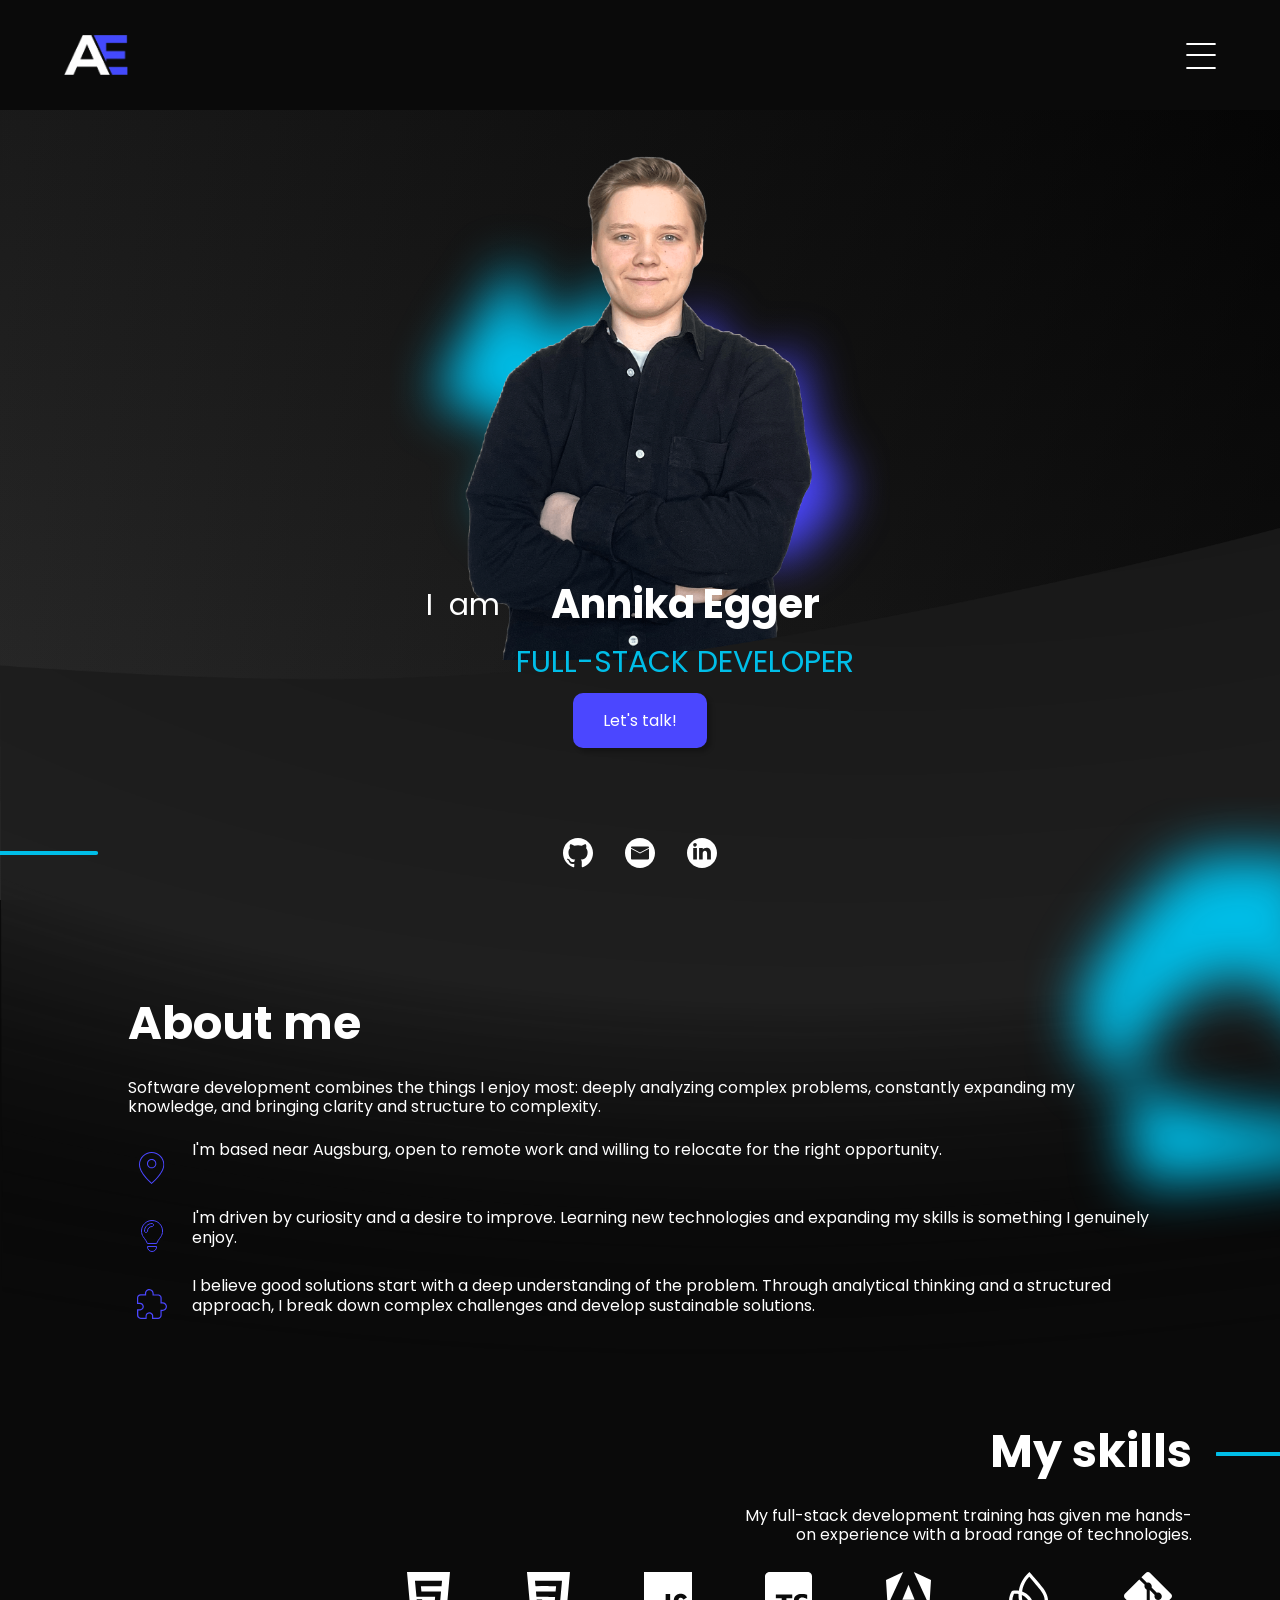
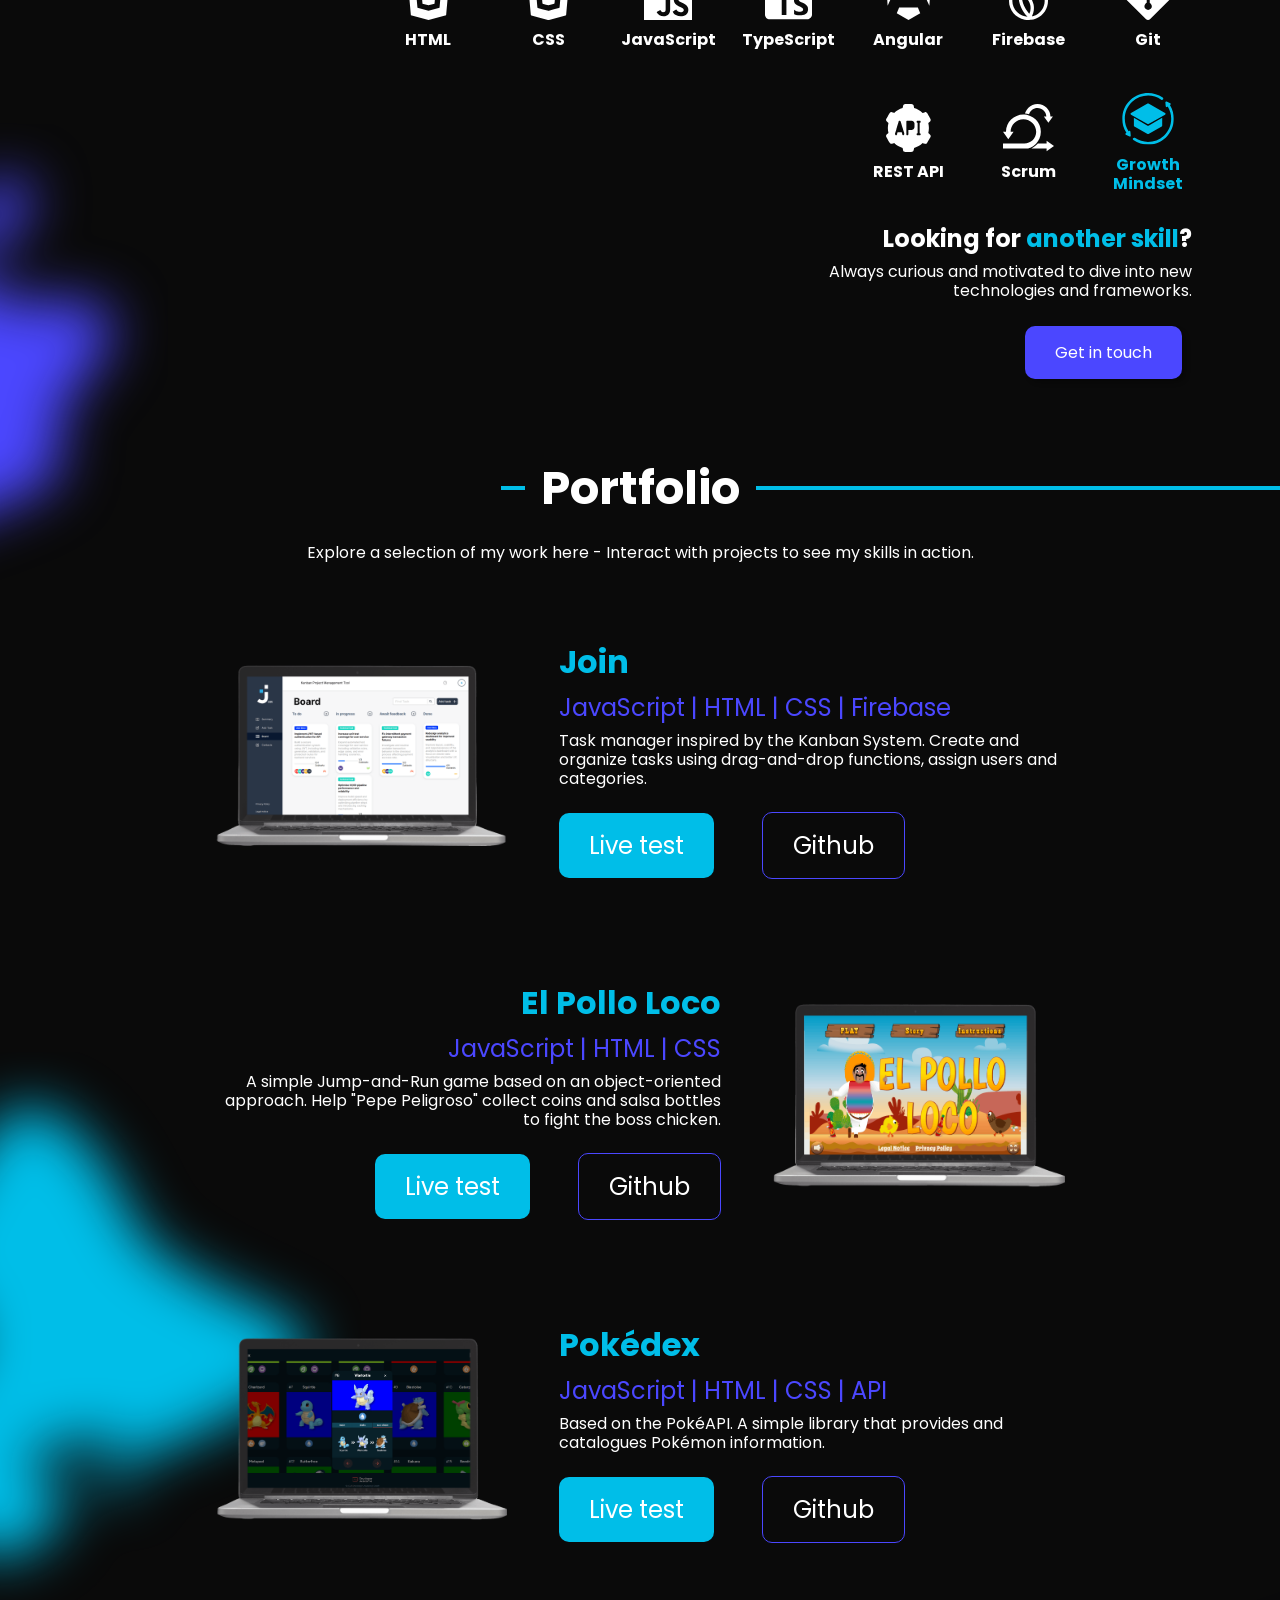
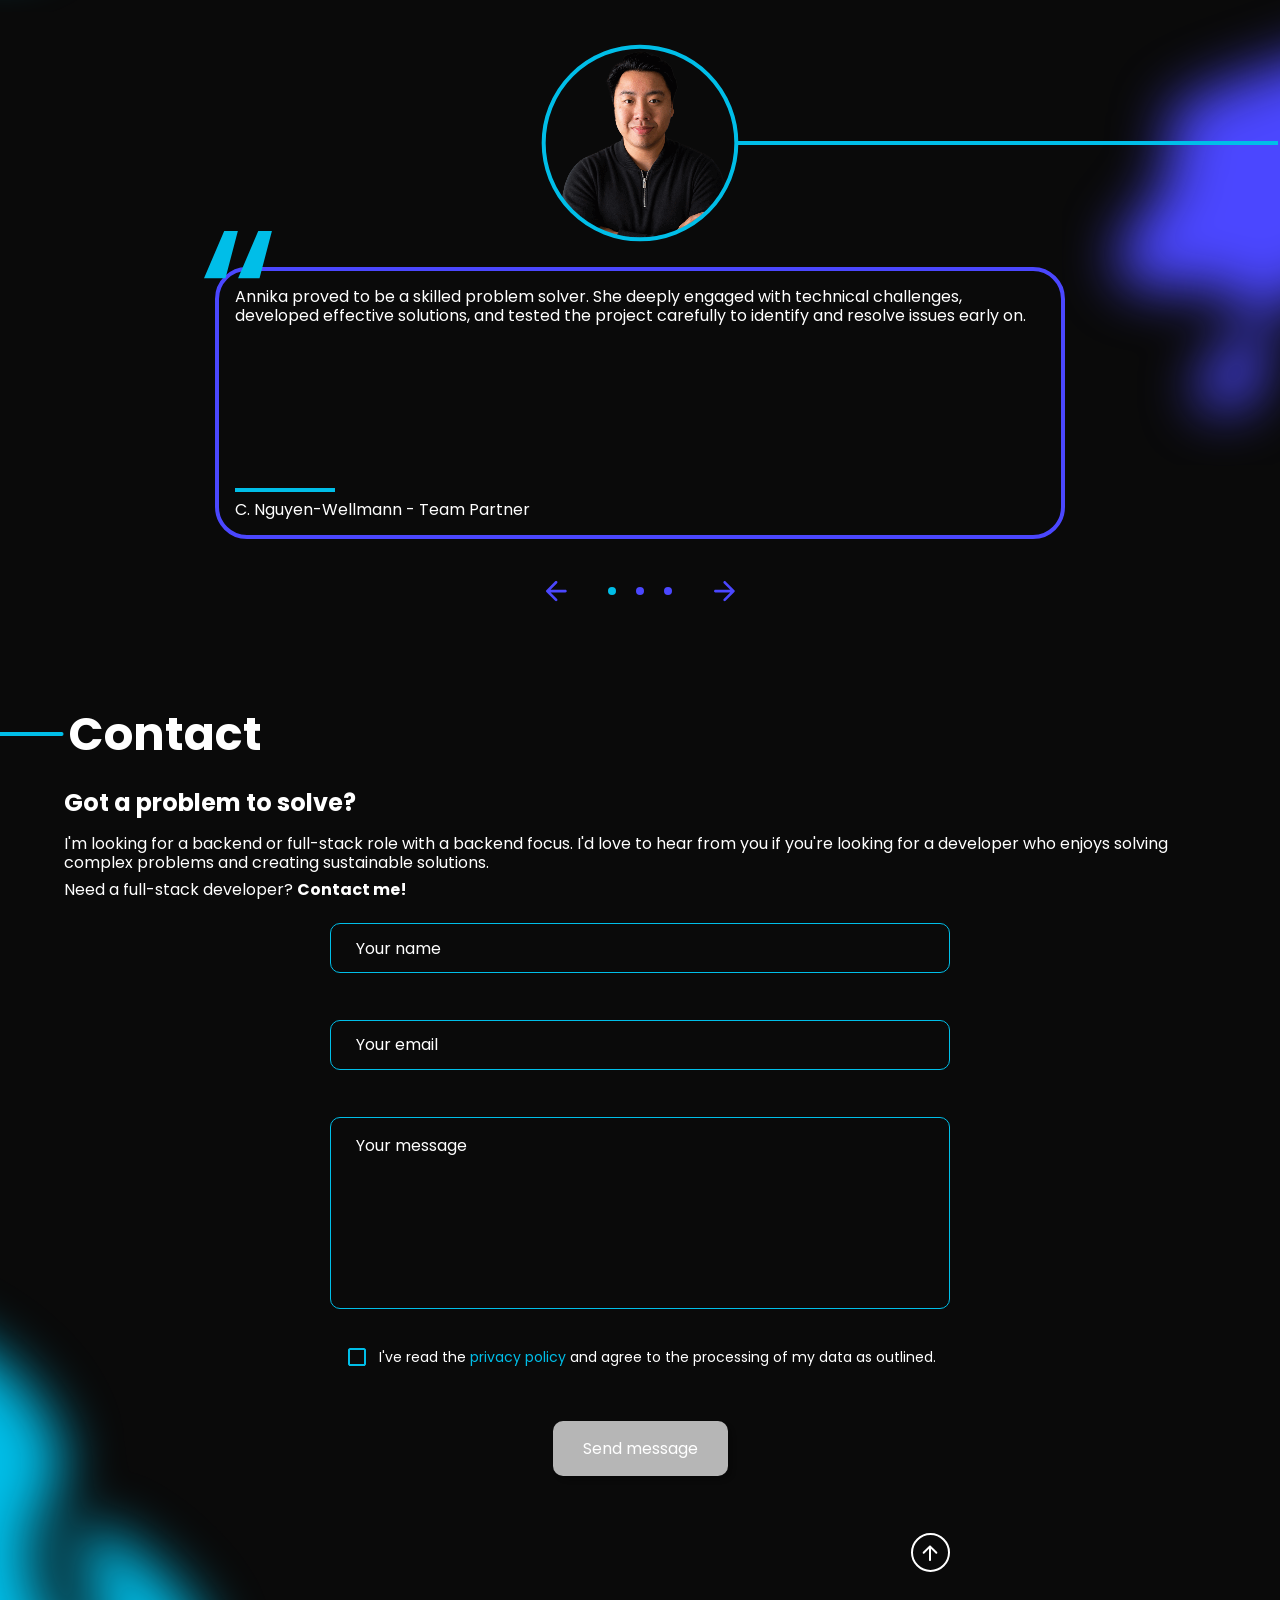
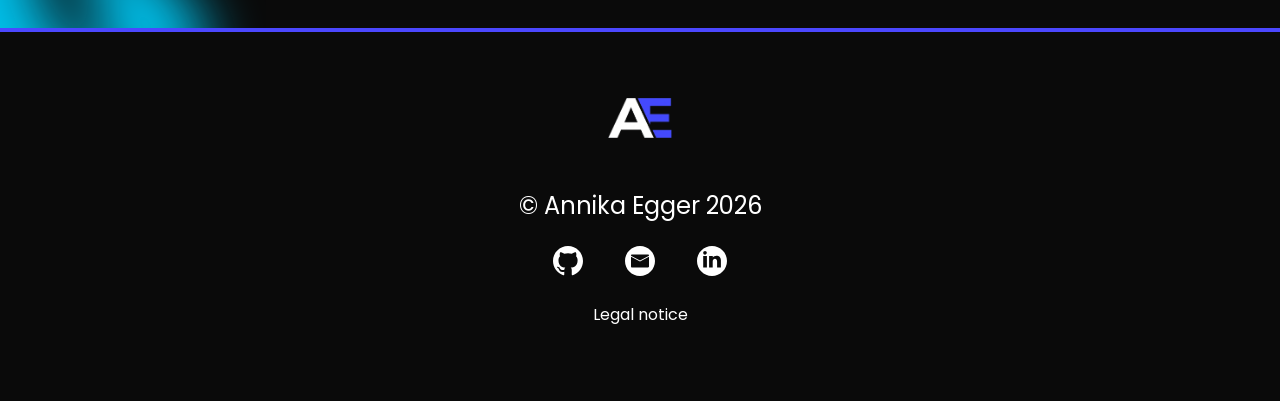
==== index.html @ 50d40cf3 "small changes to make website more accessible" ====
<!doctype html>
<html lang="en">
  <head>
    <meta charset="UTF-8" />
    <meta name="viewport" content="width=device-width, initial-scale=1.0" />
    <title>Annika Egger</title>
    <link
      rel="shortcut icon"
      href="./assets/img/logo-initials.png"
      type="image/x-icon"
    />

    <link rel="stylesheet" href="./styles/variables.css" />
    <link rel="stylesheet" href="./styles/standard.css" />
    <link rel="stylesheet" href="./styles/fonts.css" />
    <link rel="stylesheet" href="./styles/assets.css" />

    <link rel="stylesheet" href="./styles/header.css" />
    <link rel="stylesheet" href="./styles/hero.css" />
    <link rel="stylesheet" href="./styles/hero-responsive.css" />
    <link rel="stylesheet" href="./styles/about-me.css" />
    <link rel="stylesheet" href="./styles/my-skills.css" />
    <link rel="stylesheet" href="./styles/portfolio.css" />
    <link rel="stylesheet" href="./styles/contact.css" />

    <link rel="stylesheet" href="./style.css" />

    <script src="./scripts/data.js"></script>
    <script src="./scripts/contact.js" defer></script>
    <script src="./script.js" defer></script>
  </head>
  <body onload="init()" class="body--index">
    <header class="site-header">
      <div class="header-content">
        <a href="#" class="logo logo--header">
          <img
            class="logo-initials"
            src="./assets/img/logo-initials.png"
            alt="AE Logo"
          />
        </a>

        <div class="header-controls">
          <nav class="header-nav">
            <ul>
              <li>
                <a
                  onclick="changeActiveHeaderLink(event)"
                  class="header-link"
                  data-section="header"
                  data-key="about"
                  href="#about-me-section"
                  id="header-about-me"
                  >About me</a
                >
              </li>
              <li>
                <a
                  onclick="changeActiveHeaderLink(event)"
                  class="header-link"
                  data-section="header"
                  data-key="skills"
                  href="#my-skills-section"
                  id="header-skills"
                  >Skills</a
                >
              </li>
              <li>
                <a
                  onclick="changeActiveHeaderLink(event)"
                  class="header-link"
                  data-section="header"
                  data-key="portfolio"
                  href="#portfolio-section"
                  id="header-portfolio"
                  >Portfolio</a
                >
              </li>
            </ul>
          </nav>

          <div class="language-switch">
            <button
              onclick="selectLanguage('german', 'index')"
              id="de-btn"
              class="btn btn-header btn-primary1--outline"
            >
              DE
            </button>
            <button
              onclick="selectLanguage('english', 'index')"
              id="en-btn"
              class="btn btn-header btn-primary1--outline"
            >
              EN
            </button>
          </div>
        </div>

        <div id="burger-menu-header" class="burger-menu-header">
          <input
            class="burger-menu-hidden-checkbox"
            type="checkbox"
            aria-label="Open Burger Menu"
            id="burger-menu-hidden-checkbox"
          />
          <div class="burger-menu-line burger-menu-line-1"></div>
          <div class="burger-menu-line burger-menu-line-2"></div>
          <div class="burger-menu-line burger-menu-line-3"></div>
        </div>
      </div>

      <div class="mobile-menu-wrapper">
        <nav class="mobile-menu">
          <ul>
            <li>
              <a
                onclick="selectSection()"
                class="link-mobile-menu"
                href="#about-me-section"
                data-section="burger_menu"
                data-key="about"
                id="menu-about-me"
                >About me</a
              >
            </li>
            <li>
              <a
                class="link-mobile-menu"
                onclick="selectSection()"
                href="#my-skills-section"
                data-section="burger_menu"
                data-key="skills"
                id="menu-my-skills"
                >My skills</a
              >
            </li>
            <li>
              <a
                class="link-mobile-menu"
                onclick="selectSection()"
                href="#portfolio-section"
                data-section="burger_menu"
                data-key="portfolio"
                id="menu-portfolio"
                >Portfolio</a
              >
            </li>
            <li>
              <a
                class="link-mobile-menu"
                onclick="selectSection()"
                href="#contact-section"
                data-section="burger_menu"
                data-key="contact"
                id="menu-contact"
                >Contact</a
              >
            </li>
            <li>
              <div class="language-btns-mobile">
                <button
                  id="en-btn--menu"
                  class="language-btn-mobile"
                  onclick="selectLanguage('english', 'index')"
                >
                  EN
                </button>
                <span> / </span>
                <button
                  id="de-btn--menu"
                  class="language-btn-mobile"
                  onclick="selectLanguage('german', 'index')"
                >
                  DE
                </button>
              </div>
            </li>
          </ul>
        </nav>
      </div>
    </header>

    <main>
      <section id="hero-section" class="hero-section">
        <img
          class="hero-wave-bg"
          src="./assets/img/hero-wave-bg.png"
          alt="Background Wave"
        />

        <div class="hero-content-wrapper">
          <div class="hero-portrait-wrapper">
            <div class="hero-portrait-shadows">
              <svg
                class="portrait-shadow-left"
                width="541"
                height="794"
                viewBox="0 0 541 794"
                fill="none"
                xmlns="http://www.w3.org/2000/svg"
              >
                <g filter="url(#filter0_f_230_443)">
                  <path
                    d="M80 330.454C140.327 199.398 178.506 154.004 190.055 147.689C190.055 147.689 227.25 17.8586 258.33 158.276C289.41 298.693 411.694 100.883 411.694 100.883L447.36 330.454L308.241 413.887L447.36 464.742L383.161 701L163.051 500.961L308.241 413.887L80 330.454Z"
                    fill="rgba(0, 190, 232, 1)"
                  />
                </g>
                <defs>
                  <filter
                    id="filter0_f_230_443"
                    x="-13"
                    y="0"
                    width="553.36"
                    height="794"
                    filterUnits="userSpaceOnUse"
                    color-interpolation-filters="sRGB"
                  >
                    <feFlood flood-opacity="0" result="BackgroundImageFix" />
                    <feBlend
                      mode="normal"
                      in="SourceGraphic"
                      in2="BackgroundImageFix"
                      result="shape"
                    />
                    <feGaussianBlur
                      stdDeviation="46.5"
                      result="effect1_foregroundBlur_230_443"
                    />
                  </filter>
                </defs>
              </svg>
              <svg
                class="portrait-shadow-right"
                width="597"
                height="689"
                viewBox="0 0 597 689"
                fill="none"
                xmlns="http://www.w3.org/2000/svg"
              >
                <g filter="url(#filter0_f_230_444)">
                  <path
                    d="M154.609 380.543C-18.5534 332.689 228.297 92.9999 228.297 92.9999C228.297 92.9999 287.102 296.742 368.159 202.17C449.216 107.599 392.541 296.743 466.341 383.067C540.141 469.391 481.271 494.453 481.271 494.453C481.271 494.453 404.529 636.961 341.979 584.247C279.428 531.534 206.793 498.2 179.289 451.8C154.489 409.96 171.019 394.986 197.013 391.875C184.626 388.699 170.547 384.948 154.609 380.543Z"
                    fill="rgba(75, 71, 255, 1)"
                  />
                </g>
                <defs>
                  <filter
                    id="filter0_f_230_444"
                    x="0"
                    y="0"
                    width="596.516"
                    height="688.947"
                    filterUnits="userSpaceOnUse"
                    color-interpolation-filters="sRGB"
                  >
                    <feFlood flood-opacity="0" result="BackgroundImageFix" />
                    <feBlend
                      mode="normal"
                      in="SourceGraphic"
                      in2="BackgroundImageFix"
                      result="shape"
                    />
                    <feGaussianBlur
                      stdDeviation="46.5"
                      result="effect1_foregroundBlur_230_444"
                    />
                  </filter>
                </defs>
              </svg>
            </div>
            <img
              src="./assets/img/hero-portrait.png"
              alt="Portrait of Annika Egger"
              class="hero-portrait hero-portrait--full"
            />
            <img
              src="./assets/img/hero-portrait.png"
              alt="Portrait of Annika Egger"
              class="hero-portrait hero-portrait--ellbow"
            />
          </div>

          <div class="hero-content">
            <div class="hero-introduction">
              <div id="hero-i-am" class="hero-introduction-i-am">
                <span data-section="hero" data-key="greeting_1">I</span
                ><span data-section="hero" data-key="greeting_2">am</span>
              </div>
              <div class="hero-introduction-right">
                <h1 class="index-h1">Annika Egger</h1>
                <p
                  class="hero-introduction-title"
                  data-section="hero"
                  data-key="title"
                >
                  Full-Stack Developer
                </p>
              </div>
            </div>
            <a
              href="#contact-section"
              class="btn btn-main btn-primary1--filled"
              data-section="hero"
              data-key="cta"
            >
              Let’s talk!
            </a>
          </div>
        </div>

        <footer class="hero-footer">
          <svg class="hero-line" viewBox="0 0 104 4" preserveAspectRatio="none">
            <line
              x1="0"
              y1="2"
              x2="100"
              y2="2"
              vector-effect="non-scaling-stroke"
              stroke-linecap="round"
            />
          </svg>

          <div class="hero-footer-socials">
            <a
              target="_blank"
              href="https://github.com/AnnikaEgger"
              class="social-btn"
            >
              <img src="./assets/icons/github.svg" alt="Github Logo" />
            </a>

            <a
              target="_blank"
              href="mailto:kontakt@annika-egger.de"
              class="social-btn"
            >
              <img src="./assets/icons/mail.svg" alt="Email Logo" />
            </a>

            <a
              target="_blank"
              href="https://www.linkedin.com/in/annika-egger-705230406/"
              class="social-btn"
            >
              <img src="./assets/icons/linkedin.svg" alt="LinkedIn Logo" />
            </a>
          </div>

          <a class="hero-footer-mail" href="mailto:kontakt@annika-egger.de"
            >kontakt@annika-egger.de</a
          >
        </footer>

        <div class="scroll-down-wrapper">
          <p data-section="hero" data-key="scroll"></p>
          <img src="./assets/icons/arrow-down.svg" alt="Arrow Down Icon" />
        </div>
      </section>

      <section id="about-me-section" class="about-me-section">
        <article class="about-me-text fade-in-element">
          <h2 class="index-h2" data-section="about_me" data-key="h2"></h2>
          <p
            class="about-me-top-text"
            data-section="about_me"
            data-key="subtext"
          ></p>
          <ul class="about-me-list">
            <li>
              <div class="about-me-list-icon-wrapper location-icon">
                <img
                  src="./assets/icons/location-icon.svg"
                  alt="Location icon"
                />
              </div>
              <p data-section="about_me" data-key="location"></p>
            </li>

            <li>
              <div class="about-me-list-icon-wrapper learning-icon">
                <img
                  src="./assets/icons/light-bulb-icon.svg"
                  alt="Light bulb icon"
                />
              </div>
              <p data-section="about_me" data-key="learning"></p>
            </li>

            <li>
              <div class="about-me-list-icon-wrapper puzzle-icon">
                <img src="./assets/icons/puzzle-icon.svg" alt="Puzzle icon" />
              </div>
              <p data-section="about_me" data-key="problem_solving"></p>
            </li>
          </ul>
        </article>

        <div class="svg-wrapper svg-wrapper--about-me fade-in-element">
          <svg
            class="about-me-svg"
            height="453"
            viewBox="0 0 10000 453"
            preserveAspectRatio="xMinYMin meet"
          >
            <defs>
              <pattern
                id="about-me-img"
                patternUnits="objectBoundingBox"
                width="1"
                height="1"
              >
                <image
                  href="./assets/img/about-me-portrait.png"
                  width="453"
                  height="453"
                  preserveAspectRatio="xMidYMid slice"
                />
              </pattern>
            </defs>
            <circle cx="226.5" cy="226.5" r="224.5" fill="url(#about-me-img)" />

            <line
              x1="453"
              y1="226.5"
              x2="10000"
              y2="226.5"
              vector-effect="non-scaling-stroke"
            />
          </svg>
        </div>

        <img
          class="bg-shadow bg-shadow--about-me"
          src="./assets/img/shadow-about-me.svg"
          alt="Background Shadow Form"
        />
      </section>

      <section id="my-skills-section" class="my-skills-section">
        <ul class="skills-list fade-in-element">
          <li class="skill-wrapper">
            <img src="./assets/icons/html.svg" alt="HTML Logo" />
            <p>HTML</p>
          </li>
          <li class="skill-wrapper">
            <img src="./assets/icons/css.svg" alt="CSS Logo" />
            <p>CSS</p>
          </li>
          <li class="skill-wrapper">
            <img src="./assets/icons/javascript.svg" alt="JavaScript Logo" />
            <p>JavaScript</p>
          </li>
          <li class="skill-wrapper">
            <img src="./assets/icons/typescript.svg" alt="TypeScript Logo" />
            <p>TypeScript</p>
          </li>
          <li class="skill-wrapper">
            <img src="./assets/icons/angular.svg" alt="Angular Logo" />
            <p>Angular</p>
          </li>
          <li class="skill-wrapper">
            <img src="./assets/icons/firebase.svg" alt="Firebase Logo" />
            <p>Firebase</p>
          </li>
          <li class="skill-wrapper">
            <img src="./assets/icons/git.svg" alt="Git Logo" />
            <p>Git</p>
          </li>

          <li class="skill-wrapper">
            <img src="./assets/icons/rest-api.svg" alt="REST API Logo" />
            <p>REST API</p>
          </li>
          <li class="skill-wrapper">
            <img src="./assets/icons/scrum.svg" alt="Scrum Logo" />
            <p>Scrum</p>
          </li>
          <li class="skill-wrapper-learning">
            <div class="text-bubble-learning">
              <img
                class="text-bubble-img"
                src="./assets/icons/text-bubble.svg"
                alt="Text bubble"
              />
              <div class="text-bubble-content-wrapper">
                <p data-section="skills" data-key="special_interest"></p>
                <ul class="learning-skills-wrapper">
                  <li class="learning-skill">
                    <img src="./assets/icons/react.svg" alt="React Logo" />
                    <p>React</p>
                  </li>
                  <li class="learning-skill">
                    <img src="./assets/icons/vue-js.svg" alt="Vue.js Logo" />
                    <p>Vue.js</p>
                  </li>
                </ul>
              </div>
            </div>
            <svg
              width="60"
              height="60"
              viewBox="0 0 60 60"
              fill="none"
              xmlns="http://www.w3.org/2000/svg"
            >
              <g clip-path="url(#clip0_199195_1607)">
                <path
                  d="M49.8289 25.2144L30.6154 36.1587C30.2696 36.3621 29.8424 36.3621 29.4864 36.1587L10.273 25.2144C9.52033 24.7873 9.52033 23.6989 10.273 23.2616L29.4864 12.3173C29.8322 12.1139 30.2594 12.1139 30.6154 12.3173L49.8289 23.2616C50.5815 23.6888 50.5815 24.7771 49.8289 25.2144Z"
                  fill="rgba(0, 190, 232, 1)"
                />
                <path
                  d="M46.5028 28.8964V37.9183C46.5028 38.3251 46.2892 38.6913 45.9332 38.8947L30.6153 47.6216C30.2695 47.8251 29.8423 47.8251 29.4863 47.6216L14.1685 38.8947C13.8125 38.6913 13.5989 38.3251 13.5989 37.9183V28.8964L22.0918 33.7278L29.4863 37.9488C29.8321 38.1522 30.2593 38.1522 30.6153 37.9488L38.0098 33.7278L46.5028 28.8964Z"
                  fill="rgba(0, 190, 232, 1)"
                />
                <path
                  d="M55.4534 14.0058L55.9823 13.6396C56.623 13.1921 56.5417 12.2258 55.8399 11.8901L51.629 9.88642C50.917 9.55077 50.1135 10.1102 50.1745 10.8934L50.5813 15.5416C50.6525 16.3146 51.5374 16.7316 52.1782 16.2841L52.9309 15.7654C59.6236 26.5469 57.8233 40.9086 48.4657 49.6559C39.2608 58.2607 25.0719 59.3084 14.7278 52.1478C14.0362 51.6698 13.0801 51.8427 12.602 52.5343C12.124 53.226 12.2969 54.1821 12.9885 54.6601C18.1047 58.1997 24.0548 59.939 29.9948 59.939C37.43 59.939 44.8448 57.2131 50.5508 51.8834C60.9967 42.1088 63.0106 26.0281 55.4534 14.0058Z"
                  fill="rgba(0, 190, 232, 1)"
                />
                <path
                  d="M47.1132 5.27885C35.5994 -2.69539 19.8035 -1.5257 9.55087 8.05559C-1.15942 18.0742 -3.08178 34.0837 4.90263 46.3095L4.16013 46.8181C3.51934 47.2656 3.60071 48.2319 4.30252 48.5675L8.51341 50.5713C9.22539 50.9069 10.0289 50.3475 9.96789 49.5643L9.56104 44.9161C9.48984 44.1431 8.60495 43.726 7.96416 44.1736L7.41492 44.5601C0.315407 33.5853 2.03434 19.2541 11.636 10.2831C20.8409 1.67823 35.0298 0.620428 45.3739 7.79114C46.0655 8.26918 47.0216 8.09627 47.4997 7.40463C47.9777 6.71299 47.8048 5.75689 47.1132 5.27885Z"
                  fill="rgba(0, 190, 232, 1)"
                />
              </g>
              <defs>
                <clipPath id="clip0_199195_1607">
                  <rect width="60" height="59.939" fill="white" />
                </clipPath>
              </defs>
            </svg>
            <p>Growth Mindset</p>
          </li>
        </ul>

        <div class="placeholder-div"></div>

        <div class="my-skills--tr fade-in-element">
          <h2 class="index-h2" data-section="skills" data-key="h2"></h2>
          <p data-section="skills" data-key="subtext"></p>
        </div>

        <div class="my-skills--br fade-in-element">
          <p class="looking-for-skill">
            <span data-section="skills" data-key="looking_for"></span>
            <span
              data-section="skills"
              data-key="another_skill"
              class="another-skill"
            ></span
            >?
          </p>
          <p
            class="my-skills--br--text"
            data-section="skills"
            data-key="missing_skills_answer"
          ></p>
          <a
            href="#contact-section"
            class="btn btn-main btn-primary1--filled"
            data-section="skills"
            data-key="cta"
          >
          </a>
        </div>

        <svg
          class="my-skills-line fade-in-element"
          height="4"
          viewBox="0 0 100 4"
          preserveAspectRatio="none"
        >
          <line
            x1="2"
            y1="2"
            x2="100"
            y2="2"
            stroke-linecap="round"
            vector-effect="non-scaling-stroke"
          />
        </svg>

        <svg
          class="bg-shadow bg-shadow--my-skills"
          width="898"
          height="976"
          viewBox="0 0 898 976"
          fill="none"
          xmlns="http://www.w3.org/2000/svg"
        >
          <g filter="url(#filter0_f_105147_4089)">
            <path
              d="M102.697 882.453C33.1645 881.662 360.36 369.36 360.36 369.36C360.36 369.36 479.373 304.189 570.175 236.725C539.361 167.231 580.664 66.8694 652.317 99.2662C702.594 121.998 646.298 180.167 570.175 236.725C586.773 274.158 624.296 302.635 689.271 296.583C874.87 279.294 780.759 398.555 780.759 398.555C780.759 398.555 706.306 465.363 715.439 533.021L715.52 533.623C724.579 600.71 725.304 606.085 460.549 693.452C195.004 781.079 172.23 883.244 102.697 882.453Z"
              fill="rgb(75, 71, 255)"
            />
          </g>
          <defs>
            <filter
              id="filter0_f_105147_4089"
              x="0"
              y="0"
              width="897.618"
              height="975.457"
              filterUnits="userSpaceOnUse"
              color-interpolation-filters="sRGB"
            >
              <feFlood flood-opacity="0" result="BackgroundImageFix" />
              <feBlend
                mode="normal"
                in="SourceGraphic"
                in2="BackgroundImageFix"
                result="shape"
              />
              <feGaussianBlur
                stdDeviation="46.5"
                result="effect1_foregroundBlur_105147_4089"
              />
            </filter>
          </defs>
        </svg>
      </section>

      <section id="portfolio-section" class="portfolio-section">
        <div
          class="headline-wrapper headline-wrapper--portfolio fade-in-element"
        >
          <svg
            class="portfolio-line-left"
            width="100"
            height="4"
            viewBox="0 0 100 4"
            preserveAspectRatio="none"
          >
            <line
              x1="2"
              y1="2"
              x2="100"
              y2="2"
              stroke-linecap="round"
              vector-effect="non-scaling-stroke"
            />
          </svg>

          <h2 class="index-h2">Portfolio</h2>
          <svg
            class="portfolio-line-right"
            height="4"
            viewBox="0 0 100 4"
            preserveAspectRatio="none"
          >
            <line
              x1="0"
              y1="2"
              x2="100"
              y2="2"
              stroke-linecap="round"
              vector-effect="non-scaling-stroke"
            />
          </svg>
        </div>
        <p
          class="portfolio-subtitle fade-in-element"
          data-section="portfolio"
          data-key="subtext"
        ></p>

        <section id="project-section" class="project-section"></section>

        <section id="feedback-section" class="feedback-section">
          <div class="feedback-content fade-in-element">
            <article class="feedback-box">
              <p id="feedback-text" class="feedback-text"></p>
              <div class="author-wrapper">
                <div class="line-wrapper line-wrapper--feedback-box">
                  <svg width="1000" height="4" viewBox="0 0 1000 4">
                    <line
                      x1="0"
                      y1="2"
                      x2="1000"
                      y2="2"
                      stroke-linecap="round"
                    />
                  </svg>
                </div>
                <p id="feedback-author"></p>
              </div>

              <img
                class="feedback-quotes"
                src="./assets/icons/feedback-quote.svg"
                alt="Feedback Quotes"
              />
            </article>

            <div class="feedback-slider">
              <button
                onclick="showNextFeedback('backwards')"
                class="slider-arrow-btn"
              >
                <img
                  src="./assets/icons/arrow-left.svg"
                  alt="Arrow Left Icon"
                />
              </button>
              <div class="feedback-dots-wrapper">
                <svg
                  id="feedback-dot1"
                  class="feedback-dot active-dot"
                  width="8"
                  height="8"
                  viewBox="0 0 8 8"
                  fill="none"
                  xmlns="http://www.w3.org/2000/svg"
                >
                  <circle cx="4" cy="4" r="4" fill="rgb(75, 71, 255)" />
                </svg>
                <svg
                  id="feedback-dot2"
                  class="feedback-dot"
                  width="8"
                  height="8"
                  viewBox="0 0 8 8"
                  fill="none"
                  xmlns="http://www.w3.org/2000/svg"
                >
                  <circle cx="4" cy="4" r="4" fill="rgb(75, 71, 255)" />
                </svg>
                <svg
                  id="feedback-dot3"
                  class="feedback-dot"
                  width="8"
                  height="8"
                  viewBox="0 0 8 8"
                  fill="none"
                  xmlns="http://www.w3.org/2000/svg"
                >
                  <circle cx="4" cy="4" r="4" fill="rgb(75, 71, 255)" />
                </svg>
              </div>
              <button
                onclick="showNextFeedback('forwards')"
                class="slider-arrow-btn"
              >
                <img
                  src="./assets/icons/arrow-right.svg"
                  alt="Arrow Right Icon"
                />
              </button>
            </div>
          </div>

          <div class="svg-wrapper svg-wrapper--feedback fade-in-element">
            <svg
              class="svg-wrapper--feedback--circle-svg"
              height="272"
              width="272"
              viewBox="0 0 272 272"
            >
              <defs>
                <pattern
                  id="feedback-img"
                  patternUnits="userSpaceOnUse"
                  width="272"
                  height="272"
                >
                  <image
                    id="feedback-image"
                    href=""
                    width="272"
                    height="272"
                    preserveAspectRatio="xMidYMid slice"
                  />
                </pattern>
              </defs>
              <circle
                cx="136"
                cy="136"
                r="131"
                fill="url(#feedback-img)"
                vector-effect="non-scaling-stroke"
              />
            </svg>

            <svg
              class="svg-wrapper--feedback--line-svg"
              height="4"
              width="10000"
              viewBox="0 0 10000 4"
              preserveAspectRatio="none"
            >
              <line
                x1="0"
                y1="2"
                x2="10000"
                y2="2"
                vector-effect="non-scaling-stroke"
                stroke="black"
                stroke-width="2"
              />
            </svg>
          </div>
        </section>

        <svg
          class="bg-shadow bg-shadow--portfolio-middle"
          width="827"
          height="934"
          viewBox="0 0 827 934"
          fill="none"
          xmlns="http://www.w3.org/2000/svg"
        >
          <g filter="url(#filter0_f_97220_3818)">
            <path
              d="M437.665 685.123C420.886 691.167 404.697 696.702 389.528 701.634C284.1 718.52 377.551 703.128 417.027 731.494C436.493 745.482 448.432 713.692 437.665 685.123C607.45 623.955 837.652 510.49 682.751 439.211C469.99 341.307 461.751 318.741 429.536 247.294C397.32 175.846 285.578 20.6807 209.247 131.989C132.916 243.298 111.409 294.194 114.44 362.07C117.471 429.945 247.805 458.556 124.219 553.701C0.634186 648.846 161.562 933.605 295.057 810.557C428.551 687.51 166.978 720.951 315.999 660.456C391.537 629.791 426.597 655.755 437.665 685.123Z"
              fill="rgba(0, 190, 232, 1)"
            />
          </g>
          <defs>
            <filter
              id="filter0_f_97220_3818"
              x="-13"
              y="0"
              width="839.942"
              height="933.896"
              filterUnits="userSpaceOnUse"
              color-interpolation-filters="sRGB"
            >
              <feFlood flood-opacity="0" result="BackgroundImageFix" />
              <feBlend
                mode="normal"
                in="SourceGraphic"
                in2="BackgroundImageFix"
                result="shape"
              />
              <feGaussianBlur
                stdDeviation="46.5"
                result="effect1_foregroundBlur_97220_3818"
              />
            </filter>
          </defs>
        </svg>

        <svg
          class="bg-shadow bg-shadow--portfolio-bottom"
          width="898"
          height="976"
          viewBox="0 0 898 976"
          fill="none"
          xmlns="http://www.w3.org/2000/svg"
        >
          <g filter="url(#filter0_f_105147_4089)">
            <path
              d="M102.697 882.453C33.1645 881.662 360.36 369.36 360.36 369.36C360.36 369.36 479.373 304.189 570.175 236.725C539.361 167.231 580.664 66.8694 652.317 99.2662C702.594 121.998 646.298 180.167 570.175 236.725C586.773 274.158 624.296 302.635 689.271 296.583C874.87 279.294 780.759 398.555 780.759 398.555C780.759 398.555 706.306 465.363 715.439 533.021L715.52 533.623C724.579 600.71 725.304 606.085 460.549 693.452C195.004 781.079 172.23 883.244 102.697 882.453Z"
              fill="rgb(75, 71, 255)"
            />
          </g>
          <defs>
            <filter
              id="filter0_f_105147_4089"
              x="0"
              y="0"
              width="897.618"
              height="975.457"
              filterUnits="userSpaceOnUse"
              color-interpolation-filters="sRGB"
            >
              <feFlood flood-opacity="0" result="BackgroundImageFix" />
              <feBlend
                mode="normal"
                in="SourceGraphic"
                in2="BackgroundImageFix"
                result="shape"
              />
              <feGaussianBlur
                stdDeviation="46.5"
                result="effect1_foregroundBlur_105147_4089"
              />
            </filter>
          </defs>
        </svg>
      </section>

      <section id="contact-section" class="contact-section">
        <div class="headline-wrapper headline-wrapper--contact fade-in-element">
          <svg
            class="contact-line"
            height="4"
            viewBox="0 0 104 4"
            preserveAspectRatio="none"
          >
            <line
              x1="0"
              y1="2"
              x2="100"
              y2="2"
              stroke-linecap="round"
              vector-effect="non-scaling-stroke"
            />
          </svg>
          <h2 class="index-h2" data-section="contact" data-key="h2">Contact</h2>
        </div>

        <div class="contact-content-wrapper">
          <div class="contact-content-first fade-in-element">
            <p
              class="got-a-problem"
              data-section="contact"
              data-key="problem"
            ></p>
            <p data-section="contact" data-key="role"></p>
            <p>
              <span data-section="contact" data-key="need"></span>
              <b data-section="contact" data-key="cta"></b>
            </p>
          </div>

          <div class="contact-content-second fade-in-element">
            <form
              id="contact-form"
              class="contact-form"
              onsubmit="submitForm()"
              method="post"
            >
              <div class="contact-form-inputs">
                <div class="input-and-error-wrapper">
                  <div class="input-wrapper input-wrapper--input">
                    <input
                      onblur="validateInputOnBlur(event)"
                      placeholder="Your name"
                      type="text"
                      aria-label="Name "
                      id="contact-name"
                    />
                    <img
                      id="input-icon-name"
                      class="input-icon"
                      src="./assets/icons/invalid-input.svg"
                      alt="Invalid Icon"
                    />
                  </div>
                  <p
                    data-section="contact"
                    data-key="name_input"
                    class="error-msg"
                  >
                    Your name is required
                  </p>
                </div>

                <div class="input-and-error-wrapper">
                  <div class="input-wrapper input-wrapper--input">
                    <input
                      onblur="validateInputOnBlur(event)"
                      placeholder="Your email"
                      type="email"
                      aria-label="Email"
                      id="contact-email"
                    />
                    <img
                      id="input-icon-email"
                      class="input-icon"
                      src="./assets/icons/invalid-input.svg"
                      alt="Invalid Icon"
                    />
                  </div>
                  <p
                    data-section="contact"
                    data-key="email_input"
                    class="error-msg"
                  >
                    Your email is required
                  </p>
                </div>

                <div class="input-and-error-wrapper">
                  <div class="input-wrapper input-wrapper--textarea">
                    <textarea
                      onblur="validateInputOnBlur(event)"
                      placeholder="Your message"
                      aria-label="Message"
                      id="contact-msg"
                    ></textarea>
                    <img
                      id="input-icon-message"
                      class="input-icon"
                      src="./assets/icons/invalid-input.svg"
                      alt="Invalid Icon"
                    />
                  </div>
                  <p
                    data-section="contact"
                    data-key="message_input"
                    class="error-msg"
                  >
                    Your message is empty
                  </p>
                </div>
              </div>

              <div class="privacy-input-and-error-wrapper">
                <div
                  id="accept-privacy-container"
                  class="accept-privacy-container"
                >
                  <div class="checkbox-container">
                    <input
                      onclick="validateCheckbox(event)"
                      id="contact-privacy-checkbox"
                      class="checkbox"
                      type="checkbox"
                      aria-label="Accept Privacy Policy"
                    />
                  </div>
                  <p>
                    <span data-section="contact" data-key="ive_read"> </span>
                    <a
                      href="./privacy-policy.html"
                      data-section="contact"
                      data-key="privacy_policy"
                    ></a>
                    <span data-section="contact" data-key="agree"></span>
                  </p>
                </div>
                <p
                  data-section="contact"
                  data-key="accept_privacy"
                  class="error-msg"
                >
                  Please accept the privacy policy.
                </p>
              </div>
              <button
                type="submit"
                id="send-msg-btn"
                disabled
                class="btn btn-main send-msg-btn btn-primary1--filled"
                data-section="contact"
                data-key="submit_form"
              ></button>
            </form>

            <a class="go-up-btn" href="#">
              <svg
                width="39"
                height="39"
                viewBox="0 0 39 39"
                fill="none"
                xmlns="http://www.w3.org/2000/svg"
              >
                <rect
                  x="1"
                  y="1"
                  width="37"
                  height="37"
                  rx="18.5"
                  stroke="white"
                  stroke-width="2"
                />
                <path
                  d="M18 15.828L13.343 20.485C12.9525 20.8755 12.3194 20.8755 11.929 20.485C11.5385 20.0945 11.5385 19.4615 11.929 19.071L18.2928 12.7071C18.6834 12.3166 19.3165 12.3166 19.7071 12.7071L26.071 19.071C26.4614 19.4615 26.4614 20.0945 26.071 20.485C25.6805 20.8755 25.0474 20.8755 24.657 20.485L20 15.828L20 27C20 27.5523 19.5522 28 19 28C18.4477 28 18 27.5523 18 27L18 15.828Z"
                  fill="white"
                />
              </svg>
            </a>
          </div>
        </div>

        <img
          class="bg-shadow bg-shadow--contact"
          src="./assets/img/shadow-contact.svg"
          alt="Blue Shadow"
        />

        <div id="contact-form-toast-msg" class="contact-form-toast-msg">
          <p data-section="contact" data-key="form_toast"></p>
        </div>
      </section>
    </main>

    <footer class="site-footer">
      <a href="#" class="logo logo--footer">
        <img
          class="logo-initials"
          src="./assets/img/logo-initials.png"
          alt="AE Logo"
        />
      </a>

      <p class="footer-copyright">© Annika Egger 2026</p>

      <div class="footer-social-btns">
        <a
          target="_blank"
          href="https://github.com/AnnikaEgger"
          class="social-btn"
        >
          <img src="./assets/icons/github.svg" alt="Github Logo" />
        </a>

        <a href="mailto:kontakt@annika-egger.de" class="social-btn">
          <img src="./assets/icons/mail.svg" alt="Email Logo" />
        </a>

        <a
          target="_blank"
          href="https://www.linkedin.com/in/annika-egger-705230406/"
          class="social-btn"
        >
          <img src="./assets/icons/linkedin.svg" alt="LinkedIn Logo" />
        </a>
      </div>

      <a
        class="legal-notice-footer"
        href="./legal-notice.html"
        data-section="footer"
        data-key="legal_notice"
        >Legal Notice</a
      >
    </footer>
  </body>
</html>
---- styles/variables.css ----
:root {
  --color-primary1: rgb(75, 71, 255);
  --color-primary2: rgba(0, 190, 232, 1);
  --color-bg-dark: black;
  --color-bg-medium: rgba(26, 39, 67, 1);
  --color-bg-soft: rgba(39, 51, 75, 1);
  --color-text-primary: white;
  --color-invalid: rgba(230, 28, 64, 1);
  --color-valid: rgba(112, 230, 28, 1);
}

:root {
  --transition-press-default: 100ms ease-in;
  --transition-hover-default: 100ms ease-in-out;
  --transition-hover-long: 300ms ease-in-out;
  --transition-slide-in: transform 0.3s ease;
  --box-shadow-btn: 4px 4px 4px 0px rgba(0, 0, 0, 0.25);
}

:root {
  --padding-lr: 100px;
  --content-limitation-lr: max(calc(50dvw - 720px), var(--padding-lr));
  --margin-bottom-h2: 40px;
  --margin-bottom-section: 180px;

  --space-xs: 8px;
  --space-s: 16px;
  --space-m: 24px;
  --space-l: 32px;
  --space-xl: 48px;
  --space-xxl: 64px;
}

@media screen and (max-width: 1280px) {
  :root {
    --padding-lr: 64px;
    --margin-bottom-h2: 32px;
    --margin-bottom-section: 100px;

    --space-s: 8px;
    --space-m: 16px;
    --space-l: 24px;
    --space-xl: 32px;
    --space-xxl: 48px;
  }
}

@media screen and (max-width: 768px) {
  :root {
    --padding-lr: 24px;
    --margin-bottom-h2: 32px;
    --margin-bottom-section: 64px;

    --space-xl: 24px;
  }
}

@media screen and (max-width: 480px) {
  :root {
    --padding-lr: 16px;
    --margin-bottom-h2: 32px;
    --margin-bottom-section: 64px;

    --space-xl: 16px;
  }
}

@media screen and (max-width: 375px) {
  :root {
    --padding-lr: 8px;
  }
}
---- styles/standard.css ----
* {
  margin: 0;
  box-sizing: border-box;
  scroll-behavior: smooth;

  padding: 0;
  margin: 0;
}

a {
  text-decoration: none;
  color: inherit;
}
---- styles/fonts.css ----
/* #region poppins */

/* poppins-100 - latin */
@font-face {
  font-display: swap; /* Check https://developer.mozilla.org/en-US/docs/Web/CSS/@font-face/font-display for other options. */
  font-family: "Poppins";
  font-style: normal;
  font-weight: 100;
  src: url("../assets/fonts/poppins-v24-latin-100.woff2") format("woff2"); /* Chrome 36+, Opera 23+, Firefox 39+, Safari 12+, iOS 10+ */
}
/* poppins-100italic - latin */
@font-face {
  font-display: swap; /* Check https://developer.mozilla.org/en-US/docs/Web/CSS/@font-face/font-display for other options. */
  font-family: "Poppins";
  font-style: italic;
  font-weight: 100;
  src: url("../assets/fonts/poppins-v24-latin-100italic.woff2") format("woff2"); /* Chrome 36+, Opera 23+, Firefox 39+, Safari 12+, iOS 10+ */
}
/* poppins-200 - latin */
@font-face {
  font-display: swap; /* Check https://developer.mozilla.org/en-US/docs/Web/CSS/@font-face/font-display for other options. */
  font-family: "Poppins";
  font-style: normal;
  font-weight: 200;
  src: url("../assets/fonts/poppins-v24-latin-200.woff2") format("woff2"); /* Chrome 36+, Opera 23+, Firefox 39+, Safari 12+, iOS 10+ */
}
/* poppins-200italic - latin */
@font-face {
  font-display: swap; /* Check https://developer.mozilla.org/en-US/docs/Web/CSS/@font-face/font-display for other options. */
  font-family: "Poppins";
  font-style: italic;
  font-weight: 200;
  src: url("../assets/fonts/poppins-v24-latin-200italic.woff2") format("woff2"); /* Chrome 36+, Opera 23+, Firefox 39+, Safari 12+, iOS 10+ */
}
/* poppins-300 - latin */
@font-face {
  font-display: swap; /* Check https://developer.mozilla.org/en-US/docs/Web/CSS/@font-face/font-display for other options. */
  font-family: "Poppins";
  font-style: normal;
  font-weight: 300;
  src: url("../assets/fonts/poppins-v24-latin-300.woff2") format("woff2"); /* Chrome 36+, Opera 23+, Firefox 39+, Safari 12+, iOS 10+ */
}
/* poppins-300italic - latin */
@font-face {
  font-display: swap; /* Check https://developer.mozilla.org/en-US/docs/Web/CSS/@font-face/font-display for other options. */
  font-family: "Poppins";
  font-style: italic;
  font-weight: 300;
  src: url("../assets/fonts/poppins-v24-latin-300italic.woff2") format("woff2"); /* Chrome 36+, Opera 23+, Firefox 39+, Safari 12+, iOS 10+ */
}
/* poppins-regular - latin */
@font-face {
  font-display: swap; /* Check https://developer.mozilla.org/en-US/docs/Web/CSS/@font-face/font-display for other options. */
  font-family: "Poppins";
  font-style: normal;
  font-weight: 400;
  src: url("../assets/fonts/poppins-v24-latin-regular.woff2") format("woff2"); /* Chrome 36+, Opera 23+, Firefox 39+, Safari 12+, iOS 10+ */
}
/* poppins-italic - latin */
@font-face {
  font-display: swap; /* Check https://developer.mozilla.org/en-US/docs/Web/CSS/@font-face/font-display for other options. */
  font-family: "Poppins";
  font-style: italic;
  font-weight: 400;
  src: url("../assets/fonts/poppins-v24-latin-italic.woff2") format("woff2"); /* Chrome 36+, Opera 23+, Firefox 39+, Safari 12+, iOS 10+ */
}
/* poppins-500 - latin */
@font-face {
  font-display: swap; /* Check https://developer.mozilla.org/en-US/docs/Web/CSS/@font-face/font-display for other options. */
  font-family: "Poppins";
  font-style: normal;
  font-weight: 500;
  src: url("../assets/fonts/poppins-v24-latin-500.woff2") format("woff2"); /* Chrome 36+, Opera 23+, Firefox 39+, Safari 12+, iOS 10+ */
}
/* poppins-500italic - latin */
@font-face {
  font-display: swap; /* Check https://developer.mozilla.org/en-US/docs/Web/CSS/@font-face/font-display for other options. */
  font-family: "Poppins";
  font-style: italic;
  font-weight: 500;
  src: url("../assets/fonts/poppins-v24-latin-500italic.woff2") format("woff2"); /* Chrome 36+, Opera 23+, Firefox 39+, Safari 12+, iOS 10+ */
}
/* poppins-600 - latin */
@font-face {
  font-display: swap; /* Check https://developer.mozilla.org/en-US/docs/Web/CSS/@font-face/font-display for other options. */
  font-family: "Poppins";
  font-style: normal;
  font-weight: 600;
  src: url("../assets/fonts/poppins-v24-latin-600.woff2") format("woff2"); /* Chrome 36+, Opera 23+, Firefox 39+, Safari 12+, iOS 10+ */
}
/* poppins-600italic - latin */
@font-face {
  font-display: swap; /* Check https://developer.mozilla.org/en-US/docs/Web/CSS/@font-face/font-display for other options. */
  font-family: "Poppins";
  font-style: italic;
  font-weight: 600;
  src: url("../assets/fonts/poppins-v24-latin-600italic.woff2") format("woff2"); /* Chrome 36+, Opera 23+, Firefox 39+, Safari 12+, iOS 10+ */
}
/* poppins-700 - latin */
@font-face {
  font-display: swap; /* Check https://developer.mozilla.org/en-US/docs/Web/CSS/@font-face/font-display for other options. */
  font-family: "Poppins";
  font-style: normal;
  font-weight: 700;
  src: url("../assets/fonts/poppins-v24-latin-700.woff2") format("woff2"); /* Chrome 36+, Opera 23+, Firefox 39+, Safari 12+, iOS 10+ */
}
/* poppins-700italic - latin */
@font-face {
  font-display: swap; /* Check https://developer.mozilla.org/en-US/docs/Web/CSS/@font-face/font-display for other options. */
  font-family: "Poppins";
  font-style: italic;
  font-weight: 700;
  src: url("../assets/fonts/poppins-v24-latin-700italic.woff2") format("woff2"); /* Chrome 36+, Opera 23+, Firefox 39+, Safari 12+, iOS 10+ */
}
/* poppins-800 - latin */
@font-face {
  font-display: swap; /* Check https://developer.mozilla.org/en-US/docs/Web/CSS/@font-face/font-display for other options. */
  font-family: "Poppins";
  font-style: normal;
  font-weight: 800;
  src: url("../assets/fonts/poppins-v24-latin-800.woff2") format("woff2"); /* Chrome 36+, Opera 23+, Firefox 39+, Safari 12+, iOS 10+ */
}
/* poppins-800italic - latin */
@font-face {
  font-display: swap; /* Check https://developer.mozilla.org/en-US/docs/Web/CSS/@font-face/font-display for other options. */
  font-family: "Poppins";
  font-style: italic;
  font-weight: 800;
  src: url("../assets/fonts/poppins-v24-latin-800italic.woff2") format("woff2"); /* Chrome 36+, Opera 23+, Firefox 39+, Safari 12+, iOS 10+ */
}
/* poppins-900 - latin */
@font-face {
  font-display: swap; /* Check https://developer.mozilla.org/en-US/docs/Web/CSS/@font-face/font-display for other options. */
  font-family: "Poppins";
  font-style: normal;
  font-weight: 900;
  src: url("../assets/fonts/poppins-v24-latin-900.woff2") format("woff2"); /* Chrome 36+, Opera 23+, Firefox 39+, Safari 12+, iOS 10+ */
}
/* poppins-900italic - latin */
@font-face {
  font-display: swap; /* Check https://developer.mozilla.org/en-US/docs/Web/CSS/@font-face/font-display for other options. */
  font-family: "Poppins";
  font-style: italic;
  font-weight: 900;
  src: url("../assets/fonts/poppins-v24-latin-900italic.woff2") format("woff2"); /* Chrome 36+, Opera 23+, Firefox 39+, Safari 12+, iOS 10+ */
}

/* #endregion */

/* #region open sans */
/* open-sans-300 - latin */
@font-face {
  font-display: swap; /* Check https://developer.mozilla.org/en-US/docs/Web/CSS/@font-face/font-display for other options. */
  font-family: "Open Sans";
  font-style: normal;
  font-weight: 300;
  src: url("../assets/fonts/open-sans-v44-latin-300.woff2") format("woff2"); /* Chrome 36+, Opera 23+, Firefox 39+, Safari 12+, iOS 10+ */
}
/* open-sans-300italic - latin */
@font-face {
  font-display: swap; /* Check https://developer.mozilla.org/en-US/docs/Web/CSS/@font-face/font-display for other options. */
  font-family: "Open Sans";
  font-style: italic;
  font-weight: 300;
  src: url("../assets/fonts/open-sans-v44-latin-300italic.woff2")
    format("woff2"); /* Chrome 36+, Opera 23+, Firefox 39+, Safari 12+, iOS 10+ */
}
/* open-sans-regular - latin */
@font-face {
  font-display: swap; /* Check https://developer.mozilla.org/en-US/docs/Web/CSS/@font-face/font-display for other options. */
  font-family: "Open Sans";
  font-style: normal;
  font-weight: 400;
  src: url("../assets/fonts/open-sans-v44-latin-regular.woff2") format("woff2"); /* Chrome 36+, Opera 23+, Firefox 39+, Safari 12+, iOS 10+ */
}
/* open-sans-italic - latin */
@font-face {
  font-display: swap; /* Check https://developer.mozilla.org/en-US/docs/Web/CSS/@font-face/font-display for other options. */
  font-family: "Open Sans";
  font-style: italic;
  font-weight: 400;
  src: url("../assets/fonts/open-sans-v44-latin-italic.woff2") format("woff2"); /* Chrome 36+, Opera 23+, Firefox 39+, Safari 12+, iOS 10+ */
}
/* open-sans-500 - latin */
@font-face {
  font-display: swap; /* Check https://developer.mozilla.org/en-US/docs/Web/CSS/@font-face/font-display for other options. */
  font-family: "Open Sans";
  font-style: normal;
  font-weight: 500;
  src: url("../assets/fonts/open-sans-v44-latin-500.woff2") format("woff2"); /* Chrome 36+, Opera 23+, Firefox 39+, Safari 12+, iOS 10+ */
}
/* open-sans-500italic - latin */
@font-face {
  font-display: swap; /* Check https://developer.mozilla.org/en-US/docs/Web/CSS/@font-face/font-display for other options. */
  font-family: "Open Sans";
  font-style: italic;
  font-weight: 500;
  src: url("../assets/fonts/open-sans-v44-latin-500italic.woff2")
    format("woff2"); /* Chrome 36+, Opera 23+, Firefox 39+, Safari 12+, iOS 10+ */
}
/* open-sans-600 - latin */
@font-face {
  font-display: swap; /* Check https://developer.mozilla.org/en-US/docs/Web/CSS/@font-face/font-display for other options. */
  font-family: "Open Sans";
  font-style: normal;
  font-weight: 600;
  src: url("../assets/fonts/open-sans-v44-latin-600.woff2") format("woff2"); /* Chrome 36+, Opera 23+, Firefox 39+, Safari 12+, iOS 10+ */
}
/* open-sans-600italic - latin */
@font-face {
  font-display: swap; /* Check https://developer.mozilla.org/en-US/docs/Web/CSS/@font-face/font-display for other options. */
  font-family: "Open Sans";
  font-style: italic;
  font-weight: 600;
  src: url("../assets/fonts/open-sans-v44-latin-600italic.woff2")
    format("woff2"); /* Chrome 36+, Opera 23+, Firefox 39+, Safari 12+, iOS 10+ */
}
/* open-sans-700 - latin */
@font-face {
  font-display: swap; /* Check https://developer.mozilla.org/en-US/docs/Web/CSS/@font-face/font-display for other options. */
  font-family: "Open Sans";
  font-style: normal;
  font-weight: 700;
  src: url("../assets/fonts/open-sans-v44-latin-700.woff2") format("woff2"); /* Chrome 36+, Opera 23+, Firefox 39+, Safari 12+, iOS 10+ */
}
/* open-sans-700italic - latin */
@font-face {
  font-display: swap; /* Check https://developer.mozilla.org/en-US/docs/Web/CSS/@font-face/font-display for other options. */
  font-family: "Open Sans";
  font-style: italic;
  font-weight: 700;
  src: url("../assets/fonts/open-sans-v44-latin-700italic.woff2")
    format("woff2"); /* Chrome 36+, Opera 23+, Firefox 39+, Safari 12+, iOS 10+ */
}
/* open-sans-800 - latin */
@font-face {
  font-display: swap; /* Check https://developer.mozilla.org/en-US/docs/Web/CSS/@font-face/font-display for other options. */
  font-family: "Open Sans";
  font-style: normal;
  font-weight: 800;
  src: url("../assets/fonts/open-sans-v44-latin-800.woff2") format("woff2"); /* Chrome 36+, Opera 23+, Firefox 39+, Safari 12+, iOS 10+ */
}
/* open-sans-800italic - latin */
@font-face {
  font-display: swap; /* Check https://developer.mozilla.org/en-US/docs/Web/CSS/@font-face/font-display for other options. */
  font-family: "Open Sans";
  font-style: italic;
  font-weight: 800;
  src: url("../assets/fonts/open-sans-v44-latin-800italic.woff2")
    format("woff2"); /* Chrome 36+, Opera 23+, Firefox 39+, Safari 12+, iOS 10+ */
}

/* #endregion */
---- styles/assets.css ----
/* #region buttons */

button {
  transition: var(--transition-hover-default);
  background: none;
  border: none;
  padding: 0;
  margin: 0;
  cursor: pointer;
  -webkit-appearance: none;
  appearance: none;
  outline: inherit;
}

button:focus-visible {
  outline: 2px solid black;
  outline-offset: 2px;
}

.btn {
  border-radius: 10px;
}

button:hover {
  transition: var(--transition-hover-default);
}

.btn-main {
  padding: 15px 30px;
  font-size: 24px;
}

.btn-primary1--filled {
  color: var(--color-text-primary);
  background-color: var(--color-primary1);
}

.btn-main.btn-primary1--filled {
  box-shadow: var(--box-shadow-btn);
  margin: 5px 10px;
}

.btn-main.btn-primary1--filled:not(:disabled):hover {
  background-color: var(--color-primary2);

  padding: 20px 40px 20px 40px;
  margin: 0;
}

.btn-main.btn-primary1--filled:not(:disabled):active {
  background-color: white;
  color: black;
  padding: 15px 30px;
  margin: 5px 10px;
}

.btn-primary1--outline {
  color: var(--color-text-primary);
  border: 1px solid var(--color-primary1);
}

.btn-main.btn-primary1--outline:hover {
  background-color: var(--color-primary1);
}

.btn-main.btn-primary1--outline:active {
  background-color: white;
  color: var(--color-primary2);
}

.btn-primary2--filled {
  color: var(--color-text-primary);
  background-color: var(--color-primary2);
}

.btn-main.btn-primary2--filled:hover {
  background-color: var(--color-primary1);
}

.btn-header {
  height: 32px;
  width: 38px;
  text-align: center;
  font-size: 18px;
  line-height: 1;
  transition: background-color var(--transition-hover-default);
}

.btn-header.btn-primary1--filled {
  font-weight: 700;
}

.btn-header.btn-primary1--outline:hover {
  border-color: var(--color-primary2);
  background-color: var(--color-primary2);
}

.btn-header.btn-primary1--outline:active {
  background-color: white;
  border-color: white;
  color: var(--color-primary2);
}

.btn-header:focus {
  outline: 1px solid white;
}

.social-btn {
  display: flex;
}

.social-btn:hover {
  transform: scale(1.33);
}

/* #endregion */

/* #region links */

a {
  transition: var(--transition-hover-default);
}

a:hover {
  transition: var(--transition-hover-default);
}

/* #endregion */

/* #region custom checkbox */

.checkbox-container {
  display: flex;
  align-items: center;
  justify-content: center;
  width: 24px;
  height: 24px;
  background-image: url(../assets/icons/check_box_outline_blank.svg);
  background-repeat: no-repeat;
  background-position: center;
  border-radius: 50%;
}

.checkbox-container:hover {
  background-color: rgba(24, 55, 113, 1);
}

.checkbox-container:has(input[type="checkbox"]:checked) {
  background: url(../assets/icons/check_box.svg) no-repeat center;
}

.checkbox-container:hover:has(input[type="checkbox"]:checked) {
  background: rgba(24, 55, 113, 1) url(../assets/icons/check_box.svg) no-repeat
    center;
}

.checkbox {
  appearance: none;
  width: 24px;
  height: 24px;
}

/* #endregion */

/* #region responsive */

@media screen and (max-width: 1280px) {
  .btn-main.btn-primary1--filled {
    font-size: 16px;
  }
}

@media screen and (max-width: 480px) {
  .btn-main {
    font-size: 20px;
    padding: 8px 16px;
  }

  .btn-main.btn-primary1--filled:not(:disabled):hover {
    padding: 12px 24px;
  }

  .btn-main.btn-primary1--filled {
    margin: 4px 8px;
  }
}

/* #endregion */
---- styles/header.css ----
/* #region header */

:root {
  --header-height: 110px;
}

.site-header {
  position: sticky;
  top: 0;
  z-index: 999;
  display: flex;
  justify-content: space-between;
  align-items: center;

  padding: 0 var(--content-limitation-lr);

  width: 100%;

  height: var(--header-height);
  background-color: rgb(10, 10, 10);
}

.header-content {
  display: flex;
  justify-content: space-between;
  align-items: center;
  width: 100%;
  z-index: 999;
}

.logo-initials {
  height: 40px;
}

.logo {
  display: flex;
  gap: 8px;
}

.logo-name--header .letter,
.logo-name--header .bracket {
  font-size: 36px;
}

.letter {
  font-weight: 700;
}

.bracket {
  font-weight: 500;
}

.letter-colored1 {
  color: var(--color-primary1);
}

.letter-colored2 {
  color: var(--color-primary2);
}

.header-controls {
  display: flex;
  gap: 100px;
}

.header-nav ul {
  display: flex;
  gap: 30px;
  list-style: none;
}

.header-nav {
  font-size: 24px;
}

.header-active {
  position: relative;
  color: var(--color-primary1);
}

.header-active::after {
  content: "";
  position: absolute;
  left: 0;
  bottom: -5px;
  height: 3px;
  border-top-right-radius: 3px;
  border-bottom-right-radius: 3px;
  background-color: var(--color-primary2);
  animation: 100ms drawLine linear both;
}

@keyframes drawLine {
  from {
    width: 0px;
  }

  to {
    width: 56px;
  }
}

.header-nav a:hover {
  color: var(--color-primary1);
}

.language-switch {
  display: flex;
  gap: 18px;
}

.active-language {
  cursor: default;
}

.burger-menu-header {
  display: none;
  flex-direction: column;
  align-items: center;
  justify-content: center;
  position: relative;
  height: 25px;
  width: 30px;
}

.mobile-menu-wrapper {
  position: fixed;
  top: 0;
  left: 0;
  display: none;
  align-items: center;
  justify-content: center;
  width: 100dvw;
  height: 100dvh;
  background-color: rgba(18, 18, 18, 0.8);
  z-index: 998;
  text-align: center;
  transform: translateX(100dvw);
  transition: var(--transition-slide-in);
}

.mobile-menu ul {
  list-style: none;
  display: flex;
  flex-direction: column;
  gap: 32px;
  font-size: 24px;
}

.language-btn-mobile {
  color: white;
}

.language-btn-mobile-active {
  color: var(--color-primary1);
  font-weight: 600;
}

.link-mobile-menu {
  position: relative;
}

.link-mobile-menu-active {
  color: var(--color-primary1);
}

.link-mobile-menu-active::after {
  content: "";
  position: absolute;
  left: 0;
  bottom: -5px;
  width: 56px;
  height: 3px;
  border-top-right-radius: 3px;
  border-bottom-right-radius: 3px;
  background-color: var(--color-primary2);
}

.burger-menu-hidden-checkbox {
  z-index: 10;
  appearance: none;
  background-color: transparent;
  width: 30px;
  height: 50px;
}

.burger-menu-line {
  position: absolute;
  width: 30px;
  border: 1px solid white;
  border-radius: 2px;
  background-color: white;
  transform-origin: center;
  animation-duration: 500ms;
  animation-timing-function: ease-in-out;
  animation-fill-mode: forwards;
}

.burger-menu-line1 {
  top: 0px;
}

.burger-menu-line2 {
  top: 12px;
}

.burger-menu-line3 {
  top: 24px;
}

.site-header:has(.burger-menu-hidden-checkbox:checked) .mobile-menu-wrapper {
  transform: translateX(0);
  transition: var(--transition-slide-in);
}

body:has(.burger-menu-hidden-checkbox:checked) {
  overflow: hidden;
}

.burger-menu-hidden-checkbox:checked ~ .burger-menu-line-1 {
  animation-name: animateLine1-open;
}
.burger-menu-hidden-checkbox:not(:checked) ~ .burger-menu-line-1 {
  animation-name: animateLine1-close;
}

.burger-menu-hidden-checkbox:checked ~ .burger-menu-line-2 {
  animation-name: animateLine2-open;
}
.burger-menu-hidden-checkbox:not(:checked) ~ .burger-menu-line-2 {
  animation-name: animateLine2-close;
}

.burger-menu-hidden-checkbox:checked ~ .burger-menu-line-3 {
  animation-name: animateLine3-open;
}
.burger-menu-hidden-checkbox:not(:checked) ~ .burger-menu-line-3 {
  animation-name: animateLine3-close;
}

@keyframes animateLine1-open {
  0% {
    top: 0;
    rotate: 0deg;
  }
  25% {
    top: 0;
    rotate: 0deg;
  }
  50% {
    top: 12px;
    rotate: -51deg;
  }
  100% {
    top: 12px;
    rotate: -46.5deg;
  }
}

@keyframes animateLine1-close {
  0% {
    top: 12px;
    rotate: -46.5deg;
  }
  50% {
    top: 12px;
    rotate: -51deg;
  }
  75% {
    top: 0;
    rotate: 0deg;
  }
  100% {
    top: 0;
    rotate: 0deg;
  }
}

@keyframes animateLine2-open {
  0% {
    width: 30px;
  }
  25% {
    width: 10px;
  }
  50% {
    width: 5px;
  }
  100% {
    width: 0px;
  }
}

@keyframes animateLine2-close {
  0% {
    width: 0px;
  }
  50% {
    width: 5px;
  }
  75% {
    width: 10px;
  }
  100% {
    width: 30px;
  }
}

@keyframes animateLine3-open {
  0% {
    top: 24px;
    rotate: 0deg;
  }
  25% {
    top: 24px;
    rotate: 0deg;
  }
  50% {
    top: 12px;
    rotate: 51deg;
  }
  100% {
    top: 12px;
    rotate: 46.5deg;
  }
}

@keyframes animateLine3-close {
  0% {
    top: 12px;
    rotate: 46.5deg;
  }
  50% {
    top: 12px;
    rotate: 51deg;
  }
  75% {
    top: 24px;
    rotate: 0deg;
  }
  100% {
    top: 24px;
    rotate: 0deg;
  }
}

/* #endregion */

/* #region header responsive */
@media screen and (max-width: 1280px) {
  .header-controls {
    display: none;
  }

  .burger-menu-header {
    display: flex;
  }

  .mobile-menu-wrapper {
    display: flex;
  }
}

@media screen and (max-width: 480px) {
  :root {
    --header-height: 64px;
  }
}

/* #endregion */
---- styles/hero.css ----
.hero-section {
  display: flex;
  flex-direction: column;
  justify-content: space-between;
  margin-bottom: 124px;
  width: 100%;
  height: calc(100dvh - var(--header-height));
  box-sizing: content-box;
}

.hero-content-wrapper {
  align-self: center;
  display: flex;
  align-items: center;
  gap: 24px;
  padding: 0 var(--content-limitation-lr);
}

.hero-portrait-wrapper {
  position: relative;
  display: flex;
  justify-content: center;
  width: 500px;
  overflow-x: visible;
}

.hero-portrait {
  position: absolute;
  bottom: 0;
  height: 700px;
}

.hero-portrait--full {
  z-index: -2;
}

.hero-portrait--ellbow {
  z-index: -2;
  pointer-events: none;
}

.hero-portrait-shadows {
  position: relative;
  display: flex;
  z-index: -3;
}

.hero-portrait-shadows svg {
  margin-top: 50px;
  width: 500px;
  height: 700px;
}

.portrait-shadow-right {
  margin-left: -250px;
}

.portrait-shadow-left path {
  fill: var(--color-primary2);
}

.portrait-shadow-right path {
  fill: var(--color-primary1);
}

.hero-content {
  display: flex;
  flex-direction: column;
  align-items: center;
  gap: var(--space-xl);
}

.hero-introduction {
  display: flex;
  gap: 32px;
  line-height: 1;
}

.index-h1 {
  font-size: 90px;
  font-weight: 700;
}

.hero-introduction-i-am {
  display: flex;
  justify-content: space-between;
  padding: 6px 0;
  writing-mode: sideways-lr;
  font-size: 64px;
  gap: 16px;
}

.hero-introduction-i-am.german {
  font-size: 48px;
}

.hero-introduction-right {
  display: flex;
  flex-direction: column;
  align-items: center;
  justify-content: center;
  gap: 20px;
}

.hero-introduction-title {
  text-transform: uppercase;
  color: var(--color-primary2);
  font-size: 58px;
}

.hero-wave-wrapper {
  width: 100%;
  height: 140%;
  z-index: -1;
  position: absolute;
  left: 0;
  top: 0;
}

.hero-wave-bg {
  width: 120dvw;
  z-index: -1;
  position: absolute;
  left: 0;
  top: 0;
  height: 140%;
}

.hero-wave-bg path {
  width: 100%;
  height: 100%;
}

.hero-footer {
  display: grid;
  grid-template-columns: repeat(3, max-content);
  align-items: center;
  gap: 32px;
  padding-bottom: 32px;
}

.hero-footer-mail {
  font-size: 24px;
}

.hero-footer-socials {
  display: flex;
  gap: 32px;
}

.hero-footer a:hover {
  color: var(--color-primary1);
}

.hero-line {
  width: max(calc(50dvw - 720px + 100px), 100px);
  height: 4px;
}

.scroll-down-wrapper {
  position: absolute;
  bottom: 0;
  right: var(--content-limitation-lr);
  display: flex;
  align-items: center;
  gap: 8px;
  writing-mode: sideways-rl;
  font-size: 24px;
  margin-bottom: 16px;
}

.scroll-down-wrapper img {
  width: 16px;
}
---- styles/hero-responsive.css ----
/* #region responsive */

@media screen and (max-width: 1600px) {
  .hero-introduction-title {
    font-size: 36px;
  }

  .hero-introduction-i-am {
    font-size: 48px;
  }

  .index-h1 {
    font-size: 60px;
  }

  .hero-introduction-i-am.german {
    font-size: 36px;
  }

  .hero-introduction {
    gap: 16px;
  }
}

@media screen and (max-width: 1500px) {
  .hero-wave-bg {
    width: 175dvw;
  }
}

@media screen and (max-width: 1280px) {
  .scroll-down-wrapper {
    display: none;
  }

  .hero-content {
    padding: 0;
    margin-left: 0;
    margin-bottom: 24px;
  }

  .hero-content-wrapper {
    flex-direction: column;
  }

  .index-h1 {
    font-size: 64px;
  }

  .hero-introduction-title {
    font-size: 40px;
  }

  .hero-introduction-i-am {
    font-size: 48px;
  }

  .hero-section {
    margin-bottom: var(--margin-bottom-section);
  }

  .hero-content-wrapper {
    margin-bottom: 0;
  }

  .hero-portrait-wrapper {
    padding: 0 var(--content-limitation-lr);
  }

  .hero-portrait {
    width: 500px;
    height: auto;
  }

  .hero-portrait-shadows svg {
    margin-top: 50px;
    width: 300px;
    height: 450px;
  }

  .portrait-shadow-right {
    margin-left: -100px;
  }

  .hero-footer-mail {
    display: none;
  }

  .hero-footer {
    grid-template-columns: 1fr auto 1fr;
    gap: 16px;
  }
}

@media screen and (max-width: 900px) {
  .hero-content {
    padding: 0;
    margin-left: 0;
  }

  .hero-content-wrapper {
    flex-direction: column;
  }

  .hero-footer {
    grid-template-columns: 1fr auto 1fr;
    gap: 16px;
  }
}

@media screen and (max-width: 768px) {
  .hero-wave-bg {
    width: 200dvw;
  }

  .index-h1 {
    font-size: 48px;
  }

  .hero-introduction-i-am {
    font-size: 30px;
  }

  .hero-introduction-i-am.german {
    font-size: 24px;
  }

  .hero-portrait {
    width: 450px;
  }

  .hero-content {
    padding: 0 var(--padding-lr);
  }

  .hero-introduction {
    gap: 4px;
  }

  .hero-introduction-right {
    gap: 8px;
  }
}

@media screen and (max-width: 480px) {
  .hero-portrait-shadows svg {
    margin-top: 24px;
  }

  .hero-footer {
    padding-bottom: 24px;
  }

  .hero-content {
    margin-top: unset;
  }

  .hero-portrait {
    width: 320px;
  }

  .hero-content-wrapper {
    margin-top: 24px;
  }
}

@media screen and (max-width: 400px) {
  .hero-introduction-title {
    font-size: 24px;
  }

  .hero-introduction-i-am {
    font-size: 20px;
  }

  .hero-introduction-i-am.german {
    font-size: 16px;
  }

  .index-h1 {
    font-size: 32px;
  }

  .hero-portrait-wrapper {
    height: 340px;
  }

  .hero-portrait {
    width: 250px;
  }

  .hero-portrait-shadows svg {
    margin-top: -50px;
    width: 250px;
    height: auto;
  }

  .hero-footer {
    padding-bottom: 16px;
  }
}

@media screen and (min-height: 1600px) and (max-width: 1280px) {
  .hero-content {
    margin-top: 80px;
  }
}

@media screen and (min-height: 1500px) and (min-width: 1280px) {
  .hero-content-wrapper {
    margin-top: 150px;
  }
}

@media screen and (min-height: 1500px) and (max-width: 1280px) {
  .hero-content-wrapper {
    margin-top: 400px;
  }
}

@media screen and (max-height: 1500px) and (max-width: 1280px) and (min-width: 480px) {
  .hero-content-wrapper {
    margin-top: 300px;
  }
}

@media screen and (max-height: 1300px) and (max-width: 1280px) {
  .hero-wave-bg {
    height: 130%;
  }
}

@media screen and (max-height: 1300px) and (max-width: 1280px) and (min-width: 480px) {
  .hero-portrait {
    width: 400px;
  }

  .hero-content-wrapper {
    margin-top: 120px;
  }
}

@media screen and (max-height: 1080px) and (max-width: 1280px) and (min-width: 480px) {
  .hero-content {
    margin-top: -100px;
  }
}

@media screen and (max-height: 1000px) and (max-width: 1280px) and (min-width: 480px) {
  .hero-content {
    margin-top: -150px;
    gap: 8px;
  }

  .index-h1 {
    font-size: 48px;
  }

  .hero-introduction-title {
    font-size: 36px;
  }

  .hero-introduction-i-am {
    font-size: 40px;
  }
}

@media screen and (max-height: 950px) and (max-width: 1280px) and (min-width: 480px) {
  .hero-content {
    margin-top: -100px;
  }

  .hero-wave-bg {
    height: 140%;
  }

  .hero-portrait {
    width: 350px;
  }

  .index-h1 {
    font-size: 40px;
  }

  .hero-introduction-title {
    font-size: 30px;
  }

  .hero-introduction-i-am {
    font-size: 30px;
  }

  .hero-introduction-i-am.german {
    font-size: 24px;
  }

  .hero-content-wrapper {
    margin-top: 50px;
  }
}
@media screen and (max-height: 950px) and (max-width: 768px) and (min-width: 400px) {
  .hero-introduction-i-am.german {
    font-size: 18px;
  }
}

@media screen and (max-height: 850px) and (max-width: 1280px) and (min-width: 480px) {
  .hero-content {
    margin-top: -160px;
  }
}

@media screen and (max-height: 1300px) and (min-width: 1280px) {
  .hero-wave-bg {
    height: 160%;
  }
}

@media screen and (max-height: 1080px) and (min-width: 1280px) {
  .hero-wave-bg {
    height: 180%;
  }
}

@media screen and (max-width: 768px) and (max-height: 1000px) and (min-width: 400px) {
  .hero-introduction-title {
    font-size: 26px;
  }
}

/* #endregion */
---- styles/about-me.css ----
.about-me-section {
  display: flex;
  justify-content: space-between;
  gap: 150px;
  padding-left: var(--content-limitation-lr);
}

.about-me-text {
  max-width: 475px;
}

.about-me-top-text {
  margin-bottom: var(--space-l);
}

.about-me-list {
  display: flex;
  flex-direction: column;
  gap: var(--space-m);
  list-style: none;
}

.about-me-list li {
  display: flex;
  gap: 16px;
}

.about-me-list li p {
  flex: 1;
}

.about-me-list-icon-wrapper {
  display: flex;
  align-items: center;
  justify-content: center;
  margin-top: 4px;
  width: 48px;
  height: 48px;
}

.about-me-list-icon-wrapper img {
  transition: var(--transition-hover-default);
}

.about-me-list-icon-wrapper:hover img {
  transition: var(--transition-hover-default);
}

.location-icon:hover img {
  transform: scale(1.5);
}

.learning-icon:hover img {
  transform: scale(1.25);
}

.puzzle-icon:hover img {
  transform: scale(1.6);
}

.svg-wrapper--about-me {
  flex: 1;
  width: max(calc(50dvw - 720px + 720px), 720px);
}

.about-me-svg circle,
.about-me-svg line {
  stroke: var(--color-primary1);
  stroke-width: 4px;
}

.bg-shadow--about-me {
  right: -400px;
  top: -350px;
}

/* #region responsive */

@media screen and (max-width: 1280px) {
  .svg-wrapper--about-me {
    display: none;
  }

  .about-me-section {
    padding-right: var(--content-limitation-lr);
  }

  .about-me-text {
    max-width: 80dvw;
  }
}

@media screen and (max-width: 768px) {
  .about-me-text {
    max-width: unset;
  }
}

/* #endregion */
---- styles/my-skills.css ----
.my-skills-section {
  display: grid;
  grid-template-columns: 1fr 1fr calc(
      var(--content-limitation-lr) + var(--space-l)
    );
  grid-template-areas:
    "skills-list top-right skills-line"
    "skills-list bottom-right . ";
  padding-left: var(--content-limitation-lr);
  text-align: right;
}

.skills-list {
  display: grid;
  grid-template-columns: repeat(4, 1fr);
  grid-area: skills-list;
  list-style: none;
  text-align: center;
  column-gap: 88px;
  row-gap: 40px;
  min-width: 0;
}

.skill-wrapper {
  display: flex;
  flex-direction: column;
  align-items: center;
  justify-content: center;
  gap: 10px;
  justify-self: center;
  width: 88px;
  height: 100px;
}

.skill-wrapper img {
  transition: 300ms ease-in 200ms;
}

.skill-wrapper:hover img {
  transform: translateY(-20%);
  transition: var(--transition-hover-default);
}

.skill-wrapper p {
  font-weight: 700;
}

.skill-wrapper-learning {
  position: relative;
  color: var(--color-primary2);
  width: 88px;
  height: 100px;
  display: flex;
  flex-direction: column;
  align-items: center;
  justify-content: center;
  gap: 10px;
  justify-self: center;
}

.skill-wrapper-learning > p {
  font-weight: 700;
}

.skill-wrapper-learning:hover .text-bubble-learning,
.skill-wrapper-learning:hover .text-bubble-learning {
  visibility: visible;
  opacity: 1;
  transition: var(--transition-hover-long);
}

.skill-wrapper-learning:hover > svg path {
  fill: white;
}

.skill-wrapper-learning:hover > p {
  color: white;
}

.text-bubble-learning {
  position: absolute;
  right: -105px;
  top: -120px;
  visibility: hidden;
  opacity: 0;
  transition: var(--transition-hover-long);
  width: 196px;
}

.text-bubble-content-wrapper {
  position: absolute;
  top: 0;
  display: flex;
  flex-direction: column;
  align-items: center;
  justify-content: center;
  gap: 8px;
  padding: 8px;
  color: black;
}

.learning-skills-wrapper {
  display: flex;
  align-items: center;
  gap: 16px;
  font-weight: 700;
  font-size: 14px;
  list-style: none;
}

.learning-skill img {
  width: 32px;
  height: 28px;
}

.my-skills--tr {
  grid-area: top-right;
  margin-bottom: var(--space-m);
  width: 450px;
  justify-self: end;
}

.my-skills-line {
  justify-self: flex-end;
  margin-top: 45px;
  margin-left: var(--space-l);
  stroke-linecap: round;
  width: calc(100% - var(--space-l));
  grid-area: skills-line;
}

.my-skills--br {
  grid-area: bottom-right;
  width: 450px;
  justify-self: end;
}

.looking-for-skill {
  margin-bottom: var(--space-s);
  font-size: 32px;
  font-weight: 700;
}

.another-skill {
  color: var(--color-primary2);
}

.my-skills--br--text {
  margin-bottom: 40px;
}

.bg-shadow--my-skills {
  top: 100px;
  left: -550px;
}

/* #region responsive */

@media screen and (max-width: 1440px) {
  .skills-list {
    column-gap: 64px;
  }
}

@media screen and (max-width: 1280px) {
  .placeholder-div {
    display: none;
  }

  .my-skills-section {
    grid-template-columns: 1fr calc(
        var(--content-limitation-lr) + var(--space-l)
      );
    grid-template-areas:
      " top-right skills-line"
      "skills-list  . "
      "bottom-right .";
    width: 100%;
  }

  .my-skills-line {
    width: var(--content-limitation-lr);
    margin-top: 24px;
  }

  .skills-list {
    justify-self: end;
    display: flex;
    justify-content: end;
    align-items: center;
    flex-wrap: wrap;
    text-align: center;
    column-gap: 32px;
    row-gap: 32px;
    max-width: 80%;
    margin-bottom: 32px;
  }

  .looking-for-skill {
    font-size: 24px;
  }

  .skill-wrapper img {
    height: 48px;
  }

  .text-bubble-img {
    transform: scaleX(-1);
  }

  .text-bubble-learning {
    right: -10px;
  }
}

@media screen and (max-width: 900px) {
  .skills-list {
    justify-content: center;
    max-width: 100%;
  }
}

@media screen and (max-width: 768px) {
  .skills-list {
    row-gap: 16px;
    column-gap: 24px;
  }

  .bg-shadow--my-skills {
    left: -500px;
  }
}

@media screen and (max-width: 480px) {
  .my-skills-section {
    grid-template-columns: minmax(0, 1fr) calc(
        var(--content-limitation-lr) + 8px
      );
  }

  .my-skills-line {
    margin-left: 8px;
  }

  .my-skills--tr {
    width: unset;
  }

  .my-skills--br {
    width: unset;
  }
}

@media screen and (max-width: 480px) {
  .my-skills-line {
    margin-top: 16px;
  }
}

/* #endregion */
---- styles/portfolio.css ----
.portfolio-section {
  display: flex;
  flex-direction: column;
}

.headline-wrapper--portfolio {
  display: grid;
  align-items: center;
  grid-template-columns: 1fr auto 1fr;
  width: 100%;
  gap: 32px;
}

.portfolio-line-left {
  justify-self: end;
}

.portfolio-line-right {
  width: max(calc(50dvw - 720px + 505px), 505px);
}

.headline-wrapper--portfolio h3 {
  justify-self: center;
}

.portfolio-subtitle {
  align-self: center;
  text-align: center;
  margin-bottom: 100px;
}

.project-section {
  display: flex;
  flex-direction: column;
  align-self: center;
  gap: 155px;
}

.project-section article:nth-child(2) {
  flex-direction: row-reverse;
}

.project-section article:nth-child(2) .project-information {
  align-items: end;
  text-align: end;
}

.project-article {
  display: flex;
  align-items: center;
  gap: 150px;
}

.project-information {
  display: flex;
  flex-direction: column;
  max-width: 510px;
}

.project-information h3 {
  margin-bottom: var(--space-s);
  font-size: 32px;
  font-weight: 700;
  color: var(--color-primary2);
}

.project-skills {
  margin-bottom: var(--space-s);
  color: var(--color-primary1);
  font-size: 24px;
}

.project-description {
  margin-bottom: var(--space-l);
}

.project-btns {
  display: flex;
  align-items: center;
  gap: 86px;
}

.project-preview {
  animation: floatingLaptop 3s ease-in-out infinite;
  transform: rotate3d (1 1 1 20deg);
}

.project-preview img {
  padding: 4px;
  width: 400px;
}

@keyframes floatingLaptop {
  0% {
    transform: translateY(0px);
  }
  50% {
    transform: translateY(10px);
  }
  100% {
    transform: translateY(0px);
  }
}

/* #region feedback section */

.feedback-section {
  display: flex;
  gap: 48px;
  justify-content: center;
  align-items: start;
}

.feedback-content {
  display: flex;
  flex-direction: column;
  padding-left: var(--content-limitation-lr);
}

.feedback-box {
  position: relative;
  display: flex;
  flex-direction: column;
  justify-content: space-between;
  padding: 48px 96px;
  margin-bottom: 32px;
  height: 272px;
  border: 4px solid var(--color-primary1);
  border-radius: 32px;
  max-width: 850px;
}

.feedback-text {
  font-size: 20px;
}

.feedback-quotes {
  position: absolute;
  top: -40px;
  left: -65px;
}

.author-wrapper {
  display: flex;
  align-items: center;
  gap: 16px;
  width: 100%;
}

.author-wrapper p {
  font-size: 18px;
}

.line-wrapper--feedback-box {
  flex: 1;
}

.feedback-slider {
  display: flex;
  align-items: center;
  align-self: end;
  transform: translateX(-100%);
  gap: 32px;
}

.slider-arrow-btn {
  display: flex;
  justify-content: center;
  align-items: center;
  border: 2px solid transparent;
  border-radius: 50%;
  width: 40px;
  height: 40px;
}

.slider-arrow-btn:hover {
  border-color: var(--color-primary1);
}

.slider-arrow-btn:active {
  border-color: transparent;
}

.feedback-dots-wrapper {
  display: flex;
  gap: 20px;
}

.active-dot circle {
  fill: var(--color-primary2);
}

.svg-wrapper--feedback {
  flex: 1;
  width: max(calc(50dvw - 720px + 376px), 376px);
  display: flex;
  align-items: center;
}

.svg-wrapper--feedback circle,
.svg-wrapper--feedback line {
  stroke: var(--color-primary2);
  stroke-width: 4px;
}

.svg-wrapper--feedback--line-svg {
  flex: 1;
  margin-left: -4px;
}

.bg-shadow--portfolio-middle {
  top: 600px;
  left: -250px;
}

.bg-shadow--portfolio-bottom {
  bottom: -50px;
  right: -550px;
  rotate: 180deg;
}

/* #endregion */

/* #region responsive */
@media screen and (max-width: 1280px) {
  .headline-wrapper--portfolio {
    gap: 16px;
  }

  .portfolio-line-left {
    width: 24px;
  }

  .portfolio-line-right {
    width: 100%;
  }

  .portfolio-subtitle {
    margin-bottom: 76px;
    padding: 0 var(--content-limitation-lr);
  }

  .project-section {
    gap: 100px;
    padding: 0 var(--content-limitation-lr);
  }

  .project-article {
    gap: 48px;
  }

  .project-preview img {
    width: 300px;
  }

  .feedback-section {
    flex-direction: column-reverse;
    align-items: center;
    gap: 24px;
  }

  .feedback-content {
    width: 100%;
    padding: 0 var(--content-limitation-lr);
    align-items: center;
  }

  .feedback-quotes {
    top: -40px;
    left: -15px;
    width: 68px;
  }

  .feedback-slider {
    transform: unset;
    align-self: center;
  }

  .feedback-box {
    margin-left: 0;
    padding: 16px;
  }

  .feedback-text {
    font-size: 16px;
  }

  .author-wrapper {
    flex-direction: column;
    align-items: start;
    gap: 8px;
  }

  .author-wrapper p {
    font-size: 16px;
  }

  .line-wrapper--feedback-box {
    width: 100px;
  }

  .svg-wrapper--feedback {
    width: 100%;
    display: grid;
    grid-template-columns: 1fr max-content 1fr;
    grid-template-areas: ". circle-svg line-svg";
  }

  .svg-wrapper--feedback--line-svg {
    grid-area: line-svg;
    width: 100%;
    margin-left: -2px;
  }

  .svg-wrapper--feedback--circle-svg {
    grid-area: circle-svg;
    width: 200px;
    height: 200px;
  }

  .svg-wrapper--feedback circle,
  .svg-wrapper--feedback line {
    stroke: var(--color-primary2);
    stroke-width: 4px;
  }

  .project-btns {
    gap: 48px;
  }

  .bg-shadow--portfolio-middle {
    top: 400px;
    left: -300px;
  }

  .bg-shadow--portfolio-bottom {
    right: -500px;
  }
}

@media screen and (max-width: 900px) {
  .project-section article:nth-child(2) {
    flex-direction: column;
  }

  .project-section article:nth-child(2) .project-information {
    align-items: center;
    text-align: center;
  }

  .project-article {
    flex-direction: column;
    align-items: center;
    text-align: center;
  }

  .project-information {
    align-items: center;
  }
}

@media screen and (max-width: 768px) {
  .svg-wrapper--feedback--circle-svg {
    width: 175px;
    height: 175px;
  }

  .project-section {
    gap: 64px;
  }

  .bg-shadow--portfolio-middle {
    left: -350px;
  }
}

@media screen and (max-width: 480px) {
  .project-preview img {
    width: 200px;
  }

  .svg-wrapper--feedback--circle-svg {
    width: 144px;
    height: 144px;
  }

  .project-btns {
    gap: 24px;
  }

  .portfolio-subtitle {
    margin-bottom: 48px;
  }

  .feedback-quotes {
    top: -36px;
    left: -5px;
    width: 64px;
  }
}

/* #endregion */
---- styles/contact.css ----
.contact-section {
  position: relative;
}

.headline-wrapper--contact {
  display: flex;
  align-items: center;
  gap: 32px;
}

.contact-line {
  width: max(calc(50dvw - 720px + 535px), 535px);
}

.contact-content-wrapper {
  display: flex;
  gap: 150px;
  padding: 0 var(--content-limitation-lr);
}

.contact-content-first > p:nth-child(2) {
  margin-bottom: var(--space-s);
}

.got-a-problem {
  font-weight: 700;
  font-size: 32px;
  margin-bottom: var(--space-m);
}

.contact-content-first {
  flex: 1;
}

.contact-content-second {
  display: flex;
  flex-direction: column;
  margin-bottom: 90px;
  width: 620px;
}

.contact-form {
  display: flex;
  flex-direction: column;
  align-items: center;
  margin-bottom: 52px;
  width: 100%;
}

.contact-form-inputs {
  display: flex;
  flex-direction: column;
  gap: 20px;
  width: 100%;
}

.contact-form-inputs input,
.contact-form-inputs textarea {
  background-color: transparent;
  color: white;
}

.input-and-error-wrapper {
  display: flex;
  flex-direction: column;
  gap: 10px;
}

.input-and-error-wrapper:has(.input-wrapper.input-invalid) .error-msg {
  opacity: 1;
}

.input-wrapper {
  position: relative;
  display: flex;
  gap: 10px;

  padding: 15px 25px;
  border-radius: 10px;
  border: 1px solid var(--color-primary2);
  width: 100%;
  background-color: transparent;
  color: var(--color-text-primary);
}

.input-icon {
  display: none;
  width: 25px;
  height: 25px;
}

.input-wrapper--input {
  align-items: center;
  height: 50px;
}

.error-msg {
  font-size: 14px;
  color: var(--color-invalid);
  opacity: 0;
}

.input-invalid {
  border-color: var(--color-invalid);
}

.input-valid {
  border-color: var(--color-valid);
}

.contact-form textarea {
  resize: none;
  height: 200px;
  overflow-y: auto;
}

.input-wrapper input,
.input-wrapper textarea {
  flex: 1;
  background-color: transparent;
  color: var(--color-text-primary);
  border: none;
  outline: none;
}

.input-wrapper:not(.input-invalid):hover,
.input-wrapper:not(.input-invalid):has(input:focus),
.input-wrapper:not(.input-invalid):has(textarea:focus) {
  border-color: var(--color-valid);
}

input:-webkit-autofill,
input:-webkit-autofill:hover,
input:-webkit-autofill:focus {
  -webkit-box-shadow: 0 0 0 1000px var(--color-bg-dark) inset !important;
  -webkit-text-fill-color: white !important;
}

.contact-form-inputs input::placeholder,
.contact-form-inputs textarea::placeholder {
  color: var(--color-text-primary);
}

.accept-privacy-container {
  position: relative;
  display: flex;
  align-items: center;
  gap: 10px;

  font-size: 14px;
  align-self: start;
}

.accept-privacy-container a {
  color: var(--color-primary2);
}

.accept-privacy-container a:hover {
  text-decoration: underline;
}

.privacy-input-and-error-wrapper {
  display: flex;
  flex-direction: column;
  gap: 10px;
  margin-top: 10px;
  margin-bottom: 20px;
}

.privacy-input-and-error-wrapper:has(.input-invalid) .error-msg {
  opacity: 1;
}

.send-msg-btn {
  background-color: var(--color-primary1);
  color: var(--color-text-primary);
  box-shadow: var(--box-shadow-btn);
}

.send-msg-btn:disabled {
  background-color: rgba(182, 182, 182, 1);
  cursor: not-allowed;
}

.send-msg-btn:disabled.waiting-for-response {
  cursor: wait;
}

.go-up-btn {
  align-self: flex-end;
}

.go-up-btn path,
.go-up-btn rect {
  transition: var(--transition-hover-default);
}

.go-up-btn:hover path,
.go-up-btn:active path {
  fill: var(--color-primary1);
  transition: var(--transition-hover-default);
}

.go-up-btn:hover rect,
.go-up-btn:active rect {
  stroke: var(--color-primary1);
  transition: var(--transition-hover-default);
}

.bg-shadow--contact {
  top: 350px;
  left: -420px;
}

.contact-form-toast-msg {
  position: fixed;
  top: 50dvh;
  left: 50dvw;
  transform: translate(100dvw, -50%);
  font-size: 24px;
  font-weight: 600;
  padding: 16px;
  border-radius: 16px;
  box-shadow: var(--box-shadow-btn);
  transition: var(--transition-slide-in);
  background-color: initial;
  max-width: calc(100dvw - var(--content-limitation-lr) * 2);
  width: max-content;
  text-align: center;
}

.form-submit {
  transform: translate(-50%, -50%);
  transition: var(--transition-slide-in);
}

.valid-submit {
  background-color: var(--color-valid);
}

.invalid-submit {
  background-color: var(--color-invalid);
}

/* #region responsive */
@media screen and (max-width: 1280px) {
  .headline-wrapper--contact {
    gap: 4px;
  }

  .contact-content-wrapper {
    flex-direction: column;
    align-items: center;
    gap: 24px;
  }

  .accept-privacy-container {
    align-self: center;
  }

  .send-msg-btn {
    font-size: 16px;
  }

  .got-a-problem {
    font-size: 24px;
  }

  .contact-form-inputs input {
    height: 40px;
  }

  .contact-form textarea {
    height: 160px;
  }

  .contact-line {
    width: var(--content-limitation-lr);
  }

  .contact-content-second {
    margin-bottom: 48px;
  }

  .bg-shadow--contact {
    left: -600px;
  }
}

@media screen and (max-width: 768px) {
  .contact-content-second {
    width: 100%;
  }

  .bg-shadow--contact {
    top: 50%;
    left: -550px;
  }
}

/* #endregion */
---- style.css ----
/* #region general */

body {
  color: var(--color-text-primary);
  background-color: rgb(10, 10, 10);
  background-image:
    linear-gradient(to right, rgba(255, 255, 255, 0.07), rgba(0, 0, 0, 0.4)),
    linear-gradient(to top, rgba(255, 255, 255, 0.07), rgba(0, 0, 0, 0.4));
  background-attachment: fixed;
  background-size: cover;
  min-height: 100vh;
  background-size: 100% 100%;
}

.body--index {
  font-family: "Poppins", sans-serif;
}

body p {
  line-height: 1.2;
}

main {
  display: flex;
  flex-direction: column;
  overflow: clip;
}

main svg line {
  stroke: var(--color-primary2);
  stroke-width: 4px;
}

section {
  position: relative;
  scroll-margin-top: 150px;
}

button,
input,
textarea {
  font: inherit;
}

.social-btn img {
  width: 30px;
}

.index-h2 {
  font-size: 90px;
  font-weight: 700;
}

.index-h2 {
  line-height: 1;
}

.about-me-section .index-h2,
.my-skills-section .index-h2 {
  margin-bottom: var(--margin-bottom-h2);
}

.headline-wrapper {
  margin-bottom: var(--margin-bottom-h2);
}

.about-me-section,
.my-skills-section,
.portfolio-section,
.project-section {
  margin-bottom: var(--margin-bottom-section);
}

.line-wrapper {
  overflow-x: hidden;
  line-height: 0;
}

.svg-wrapper {
  overflow-x: hidden;
}

.bg-shadow {
  position: absolute;
  z-index: -1;
  animation: moveGradient 10s infinite alternate ease-in-out;
}

@keyframes moveGradient {
  from {
    transform: translate(-5%, -5%) scale(1);
    opacity: 1;
  }
  to {
    transform: translate(5%, 5%) scale(1.1);
    opacity: 0.8;
  }
}

input[type="checkbox"] {
  cursor: pointer;
}

@keyframes fade-in-out {
  0% {
    opacity: 0;
    transform: translateX(-100px);
  }
  20% {
    opacity: 1;
    transform: translateX(0);
  }

  80% {
    opacity: 1;
    transform: translateX(0);
  }

  100% {
    opacity: 0;
    transform: translateX(100px);
  }
}

.fade-in-element {
  opacity: 0;
  transform: translateY(50px);
  transition:
    opacity 0.8s ease-out,
    transform 0.8s ease-out;
  will-change: opacity, transform;
}

.fade-in-element.visible {
  opacity: 1;
  transform: translateY(0);
}

/* #endregion */

/* #region general responsive */

@media screen and (max-width: 1500px) {
  .bg-shadow {
    scale: 0.8;
  }
}

@media screen and (max-width: 1280px) {
  .index-h2 {
    font-size: 46px;
  }

  main > section {
    align-self: center;
  }

  section {
    scroll-margin-top: 120px;
  }

  .bg-shadow {
    scale: 0.6;
  }
}

@media screen and (max-width: 768px) {
  .bg-shadow {
    scale: 0.4;
  }
}

@media screen and (max-width: 480px) {
  section {
    scroll-margin-top: 80px;
  }
}

@media screen and (max-width: 375px) {
  .index-h1,
  .index-h2 {
    font-size: 36px;
  }
}

/* #endregion */

/* #region footer */

.site-footer {
  display: grid;
  grid-template-columns: repeat(3, 1fr);
  align-content: center;
  padding: 120px var(--content-limitation-lr) 80px var(--content-limitation-lr);
  border-top: 4px solid var(--color-primary1);
}

.footer-social-btns {
  justify-self: flex-end;
  display: flex;
  gap: 42px;
}

.footer-copyright {
  justify-self: center;
  align-self: center;
  font-size: 24px;
}

.legal-notice-footer {
  position: relative;
  top: 0;
}

.legal-notice-footer::after {
  content: "";
  position: absolute;
  left: 0;
  bottom: -2.5px;
  height: 2px;
  border-top-right-radius: 3px;
  border-bottom-right-radius: 3px;
  background-color: var(--color-primary2);
}

.legal-notice-footer:hover::after {
  animation: 100ms drawLine linear both;
}

.logo--footer {
  margin-bottom: 4px;
}

/* #endregion */

/* #region footer responsive */
@media screen and (max-width: 1280px) {
  .site-footer {
    display: flex;
    flex-direction: column;
    align-items: center;
    justify-content: center;
    padding: 66px 0 74px 0px;
  }

  .logo--footer {
    margin-bottom: 54px;
  }

  .footer-copyright {
    margin-bottom: 26px;
  }

  .footer-social-btns {
    margin-bottom: 26px;
  }
}

/* #endregion */
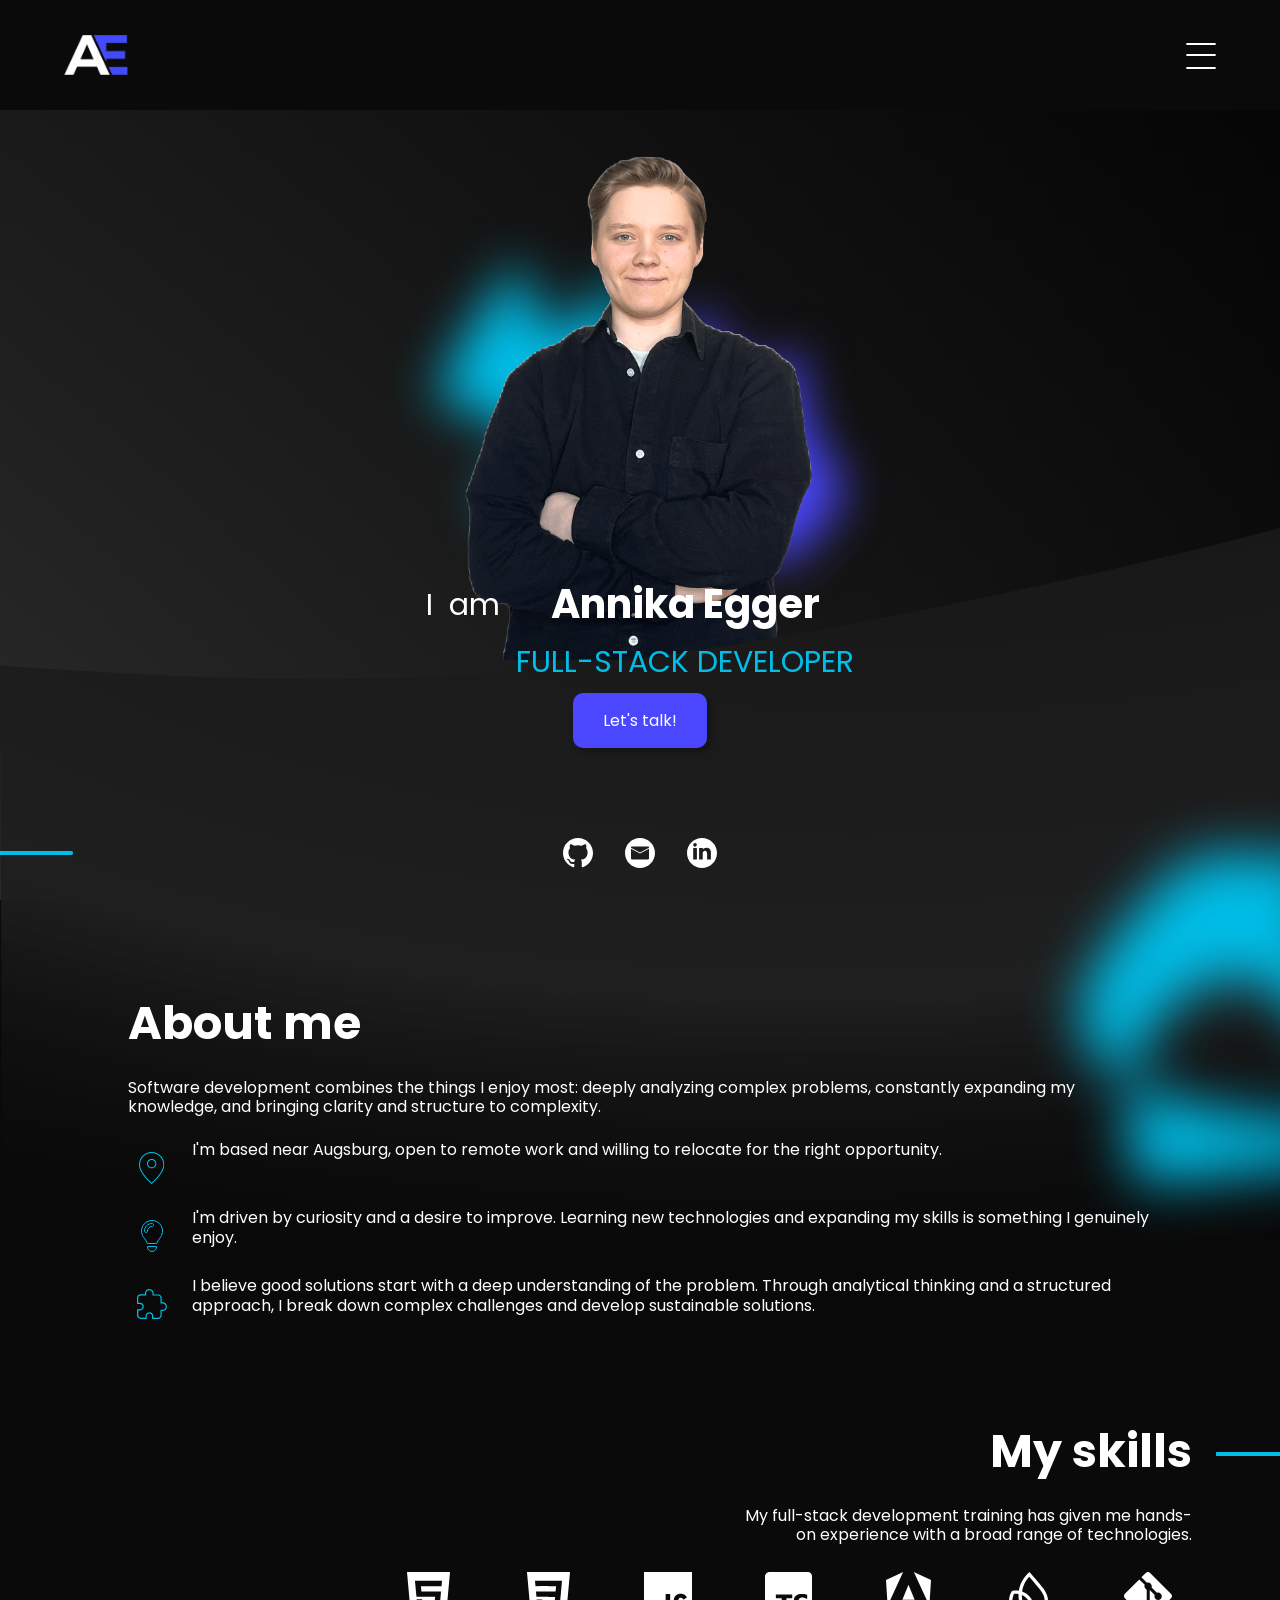
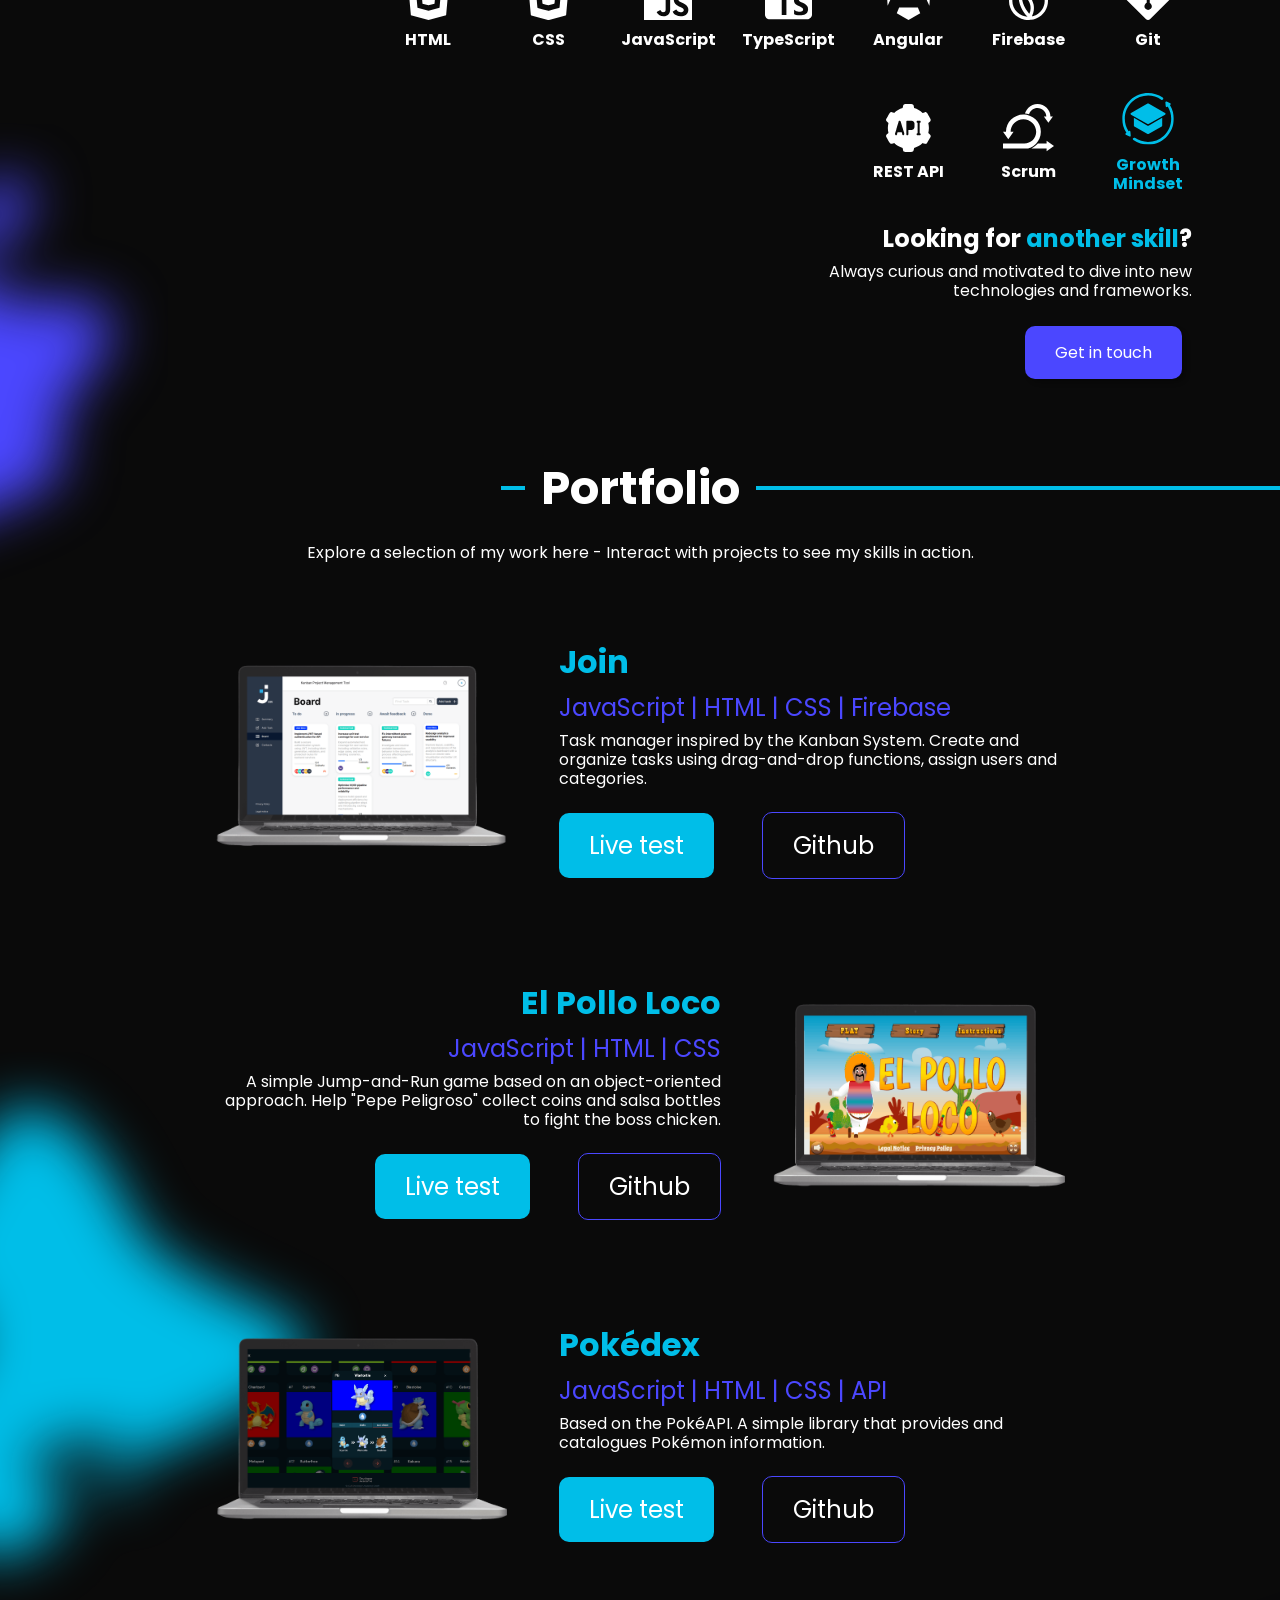
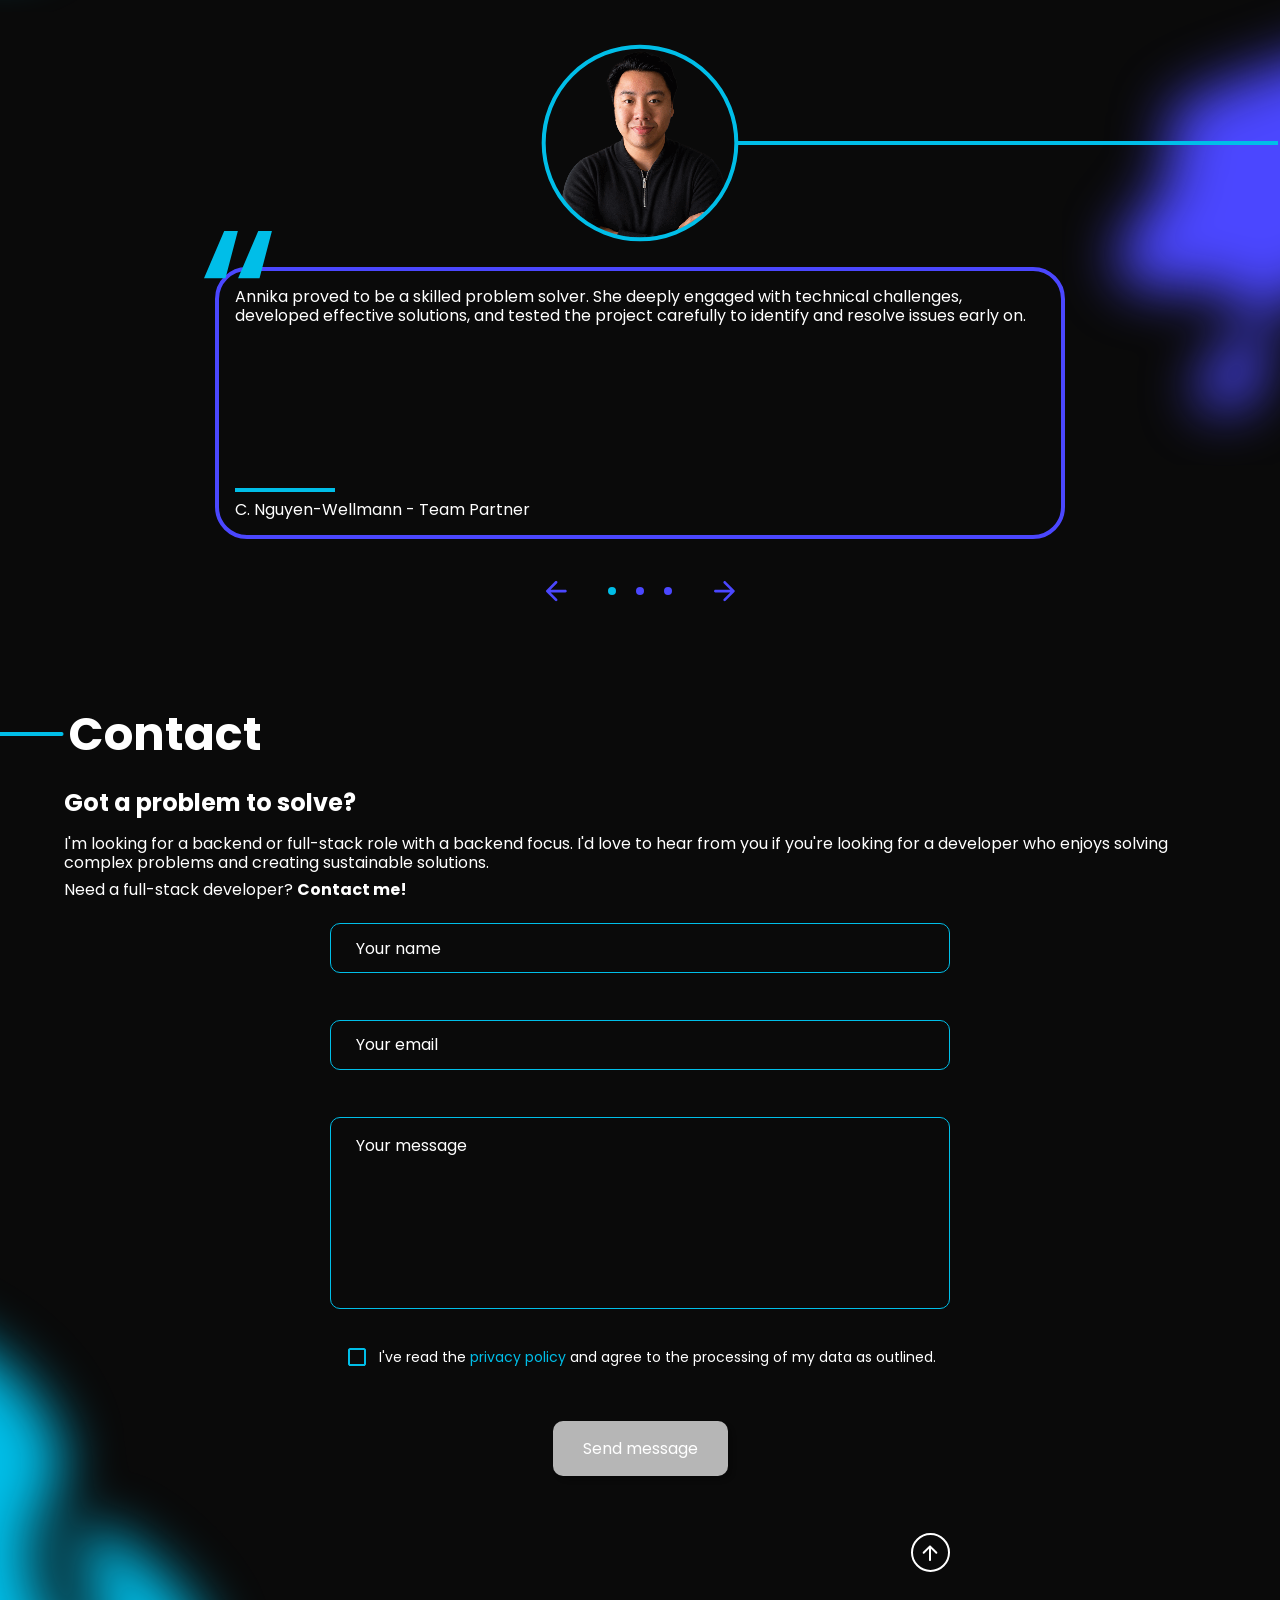
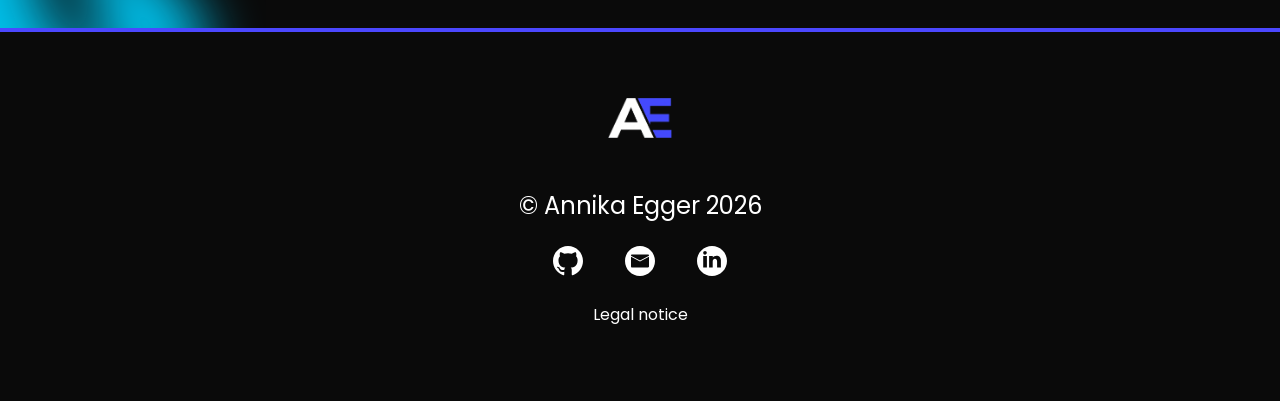
==== commit 1b91944d: "fix: some small fixes to the design, html, logo, favicon" ====
--- a/index.html
+++ b/index.html
@@ -6,7 +6,7 @@
     <title>Annika Egger</title>
     <link
       rel="shortcut icon"
-      href="./assets/img/logo-initials.png"
+      href="./assets/img/logo-initials-square.png"
       type="image/x-icon"
     />
 
@@ -26,6 +26,7 @@
     <link rel="stylesheet" href="./style.css" />
 
     <script src="./scripts/data.js"></script>
+    <script src="./scripts/language.js"></script>
     <script src="./scripts/contact.js" defer></script>
     <script src="./script.js" defer></script>
   </head>
@@ -45,7 +46,6 @@
             <ul>
               <li>
                 <a
-                  onclick="changeActiveHeaderLink(event)"
                   class="header-link"
                   data-section="header"
                   data-key="about"
@@ -56,7 +56,6 @@
               </li>
               <li>
                 <a
-                  onclick="changeActiveHeaderLink(event)"
                   class="header-link"
                   data-section="header"
                   data-key="skills"
@@ -67,7 +66,6 @@
               </li>
               <li>
                 <a
-                  onclick="changeActiveHeaderLink(event)"
                   class="header-link"
                   data-section="header"
                   data-key="portfolio"
@@ -347,7 +345,10 @@
             </a>
           </div>
 
-          <a class="hero-footer-mail" href="mailto:kontakt@annika-egger.de"
+          <a
+            target="_blank"
+            class="hero-footer-mail"
+            href="mailto:kontakt@annika-egger.de"
             >kontakt@annika-egger.de</a
           >
         </footer>
@@ -924,7 +925,8 @@
                 <div class="input-and-error-wrapper">
                   <div class="input-wrapper input-wrapper--input">
                     <input
-                      onblur="validateInputOnBlur(event)"
+                      onblur="validateInput(event)"
+                      oninput="validateInput(event)"
                       placeholder="Your name"
                       type="text"
                       aria-label="Name "
@@ -949,7 +951,8 @@
                 <div class="input-and-error-wrapper">
                   <div class="input-wrapper input-wrapper--input">
                     <input
-                      onblur="validateInputOnBlur(event)"
+                      onblur="validateInput(event)"
+                      oninput="validateInput(event)"
                       placeholder="Your email"
                       type="email"
                       aria-label="Email"
@@ -974,7 +977,8 @@
                 <div class="input-and-error-wrapper">
                   <div class="input-wrapper input-wrapper--textarea">
                     <textarea
-                      onblur="validateInputOnBlur(event)"
+                      onblur="validateInput(event)"
+                      oninput="validateInput(event)"
                       placeholder="Your message"
                       aria-label="Message"
                       id="contact-msg"
@@ -1096,7 +1100,11 @@
           <img src="./assets/icons/github.svg" alt="Github Logo" />
         </a>
 
-        <a href="mailto:kontakt@annika-egger.de" class="social-btn">
+        <a
+          target="_blank"
+          href="mailto:kontakt@annika-egger.de"
+          class="social-btn"
+        >
           <img src="./assets/icons/mail.svg" alt="Email Logo" />
         </a>
 
@@ -1117,5 +1125,12 @@
         >Legal Notice</a
       >
     </footer>
+
+    <div class="rotation-warning visible">
+      <img
+        src="./assets/img/rotation-warning.png"
+        alt="Image of a Phone with the text 'Please rotate your device'"
+      />
+    </div>
   </body>
 </html>
--- a/styles/variables.css
+++ b/styles/variables.css
@@ -64,9 +64,3 @@
     --space-xl: 16px;
   }
 }
-
-@media screen and (max-width: 375px) {
-  :root {
-    --padding-lr: 8px;
-  }
-}
--- a/styles/header.css
+++ b/styles/header.css
@@ -7,7 +7,7 @@
 .site-header {
   position: sticky;
   top: 0;
-  z-index: 999;
+  z-index: 998;
   display: flex;
   justify-content: space-between;
   align-items: center;
--- a/styles/hero.css
+++ b/styles/hero.css
@@ -137,6 +137,9 @@
   align-items: center;
   gap: 32px;
   padding-bottom: 32px;
+  position: absolute;
+  bottom: 0;
+  width: 100%;
 }
 
 .hero-footer-mail {
@@ -153,7 +156,7 @@
 }
 
 .hero-line {
-  width: max(calc(50dvw - 720px + 100px), 100px);
+  width: calc(var(--content-limitation-lr) + 10px);
   height: 4px;
 }
 
--- a/styles/hero-responsive.css
+++ b/styles/hero-responsive.css
@@ -1,5 +1,3 @@
-/* #region responsive */
-
 @media screen and (max-width: 1600px) {
   .hero-introduction-title {
     font-size: 36px;
@@ -129,7 +127,13 @@
     width: 450px;
   }
 
-  .hero-content {
+  .hero-portrait-shadows svg {
+    width: 300px;
+  }
+
+  .hero-content {
+    position: absolute;
+    bottom: 15dvh;
     padding: 0 var(--padding-lr);
   }
 
@@ -140,6 +144,11 @@
   .hero-introduction-right {
     gap: 8px;
   }
+
+  .hero-line {
+    max-width: 100px;
+    width: unset;
+  }
 }
 
 @media screen and (max-width: 480px) {
@@ -159,14 +168,30 @@
     width: 320px;
   }
 
+  .hero-portrait-shadows svg {
+    width: 300px;
+  }
+
   .hero-content-wrapper {
     margin-top: 24px;
   }
+
+  .hero-introduction-title {
+    font-size: 28px;
+  }
+
+  .index-h1 {
+    font-size: 44px;
+  }
+
+  .hero-introduction-i-am.german {
+    font-size: 20px;
+  }
 }
 
 @media screen and (max-width: 400px) {
   .hero-introduction-title {
-    font-size: 24px;
+    font-size: 20px;
   }
 
   .hero-introduction-i-am {
@@ -191,13 +216,21 @@
 
   .hero-portrait-shadows svg {
     margin-top: -50px;
-    width: 250px;
+    width: 230px;
     height: auto;
   }
 
   .hero-footer {
     padding-bottom: 16px;
   }
+
+  .hero-content {
+    bottom: 12dvh;
+  }
+
+  .hero-line {
+    max-width: 70px;
+  }
 }
 
 @media screen and (min-height: 1600px) and (max-width: 1280px) {
@@ -322,10 +355,29 @@
   }
 }
 
+@media screen and (max-height: 780px) and (max-width: 1280px) and (min-width: 768px) {
+  .hero-portrait {
+    width: 320px;
+  }
+
+  .hero-content-wrapper {
+    margin-top: -30px;
+  }
+
+  .hero-content {
+    position: absolute;
+    bottom: 10dvh;
+  }
+}
+
 @media screen and (max-width: 768px) and (max-height: 1000px) and (min-width: 400px) {
   .hero-introduction-title {
     font-size: 26px;
   }
 }
 
-/* #endregion */
+@media screen and (max-width: 400px) and (min-height: 750px) {
+  .hero-content-wrapper {
+    margin-top: 100px;
+  }
+}
--- a/styles/my-skills.css
+++ b/styles/my-skills.css
@@ -257,4 +257,10 @@
   }
 }
 
+@media screen and (max-width: 375px) {
+  .skill-wrapper {
+    width: 75px;
+  }
+}
+
 /* #endregion */
--- a/style.css
+++ b/style.css
@@ -136,6 +136,34 @@
   transform: translateY(0);
 }
 
+.rotation-warning {
+  position: fixed;
+  top: 0;
+  left: 0;
+  width: 100dvw;
+  height: 100dvh;
+  background-color: rgba(18, 18, 18, 1);
+  display: none;
+  align-items: center;
+  justify-content: center;
+  z-index: 999;
+}
+
+.rotation-warning img {
+  max-width: 130px;
+  animation: rotatePhone 3s ease-in-out forwards infinite;
+}
+
+@keyframes rotatePhone {
+  from {
+    rotate: 0deg;
+  }
+
+  to {
+    rotate: 90deg;
+  }
+}
+
 /* #endregion */
 
 /* #region general responsive */
@@ -177,9 +205,18 @@
 }
 
 @media screen and (max-width: 375px) {
-  .index-h1,
   .index-h2 {
     font-size: 36px;
+  }
+}
+
+@media (orientation: landscape) and (max-width: 1000px) {
+  .rotation-warning {
+    display: flex;
+  }
+
+  body {
+    overflow: hidden;
   }
 }
 
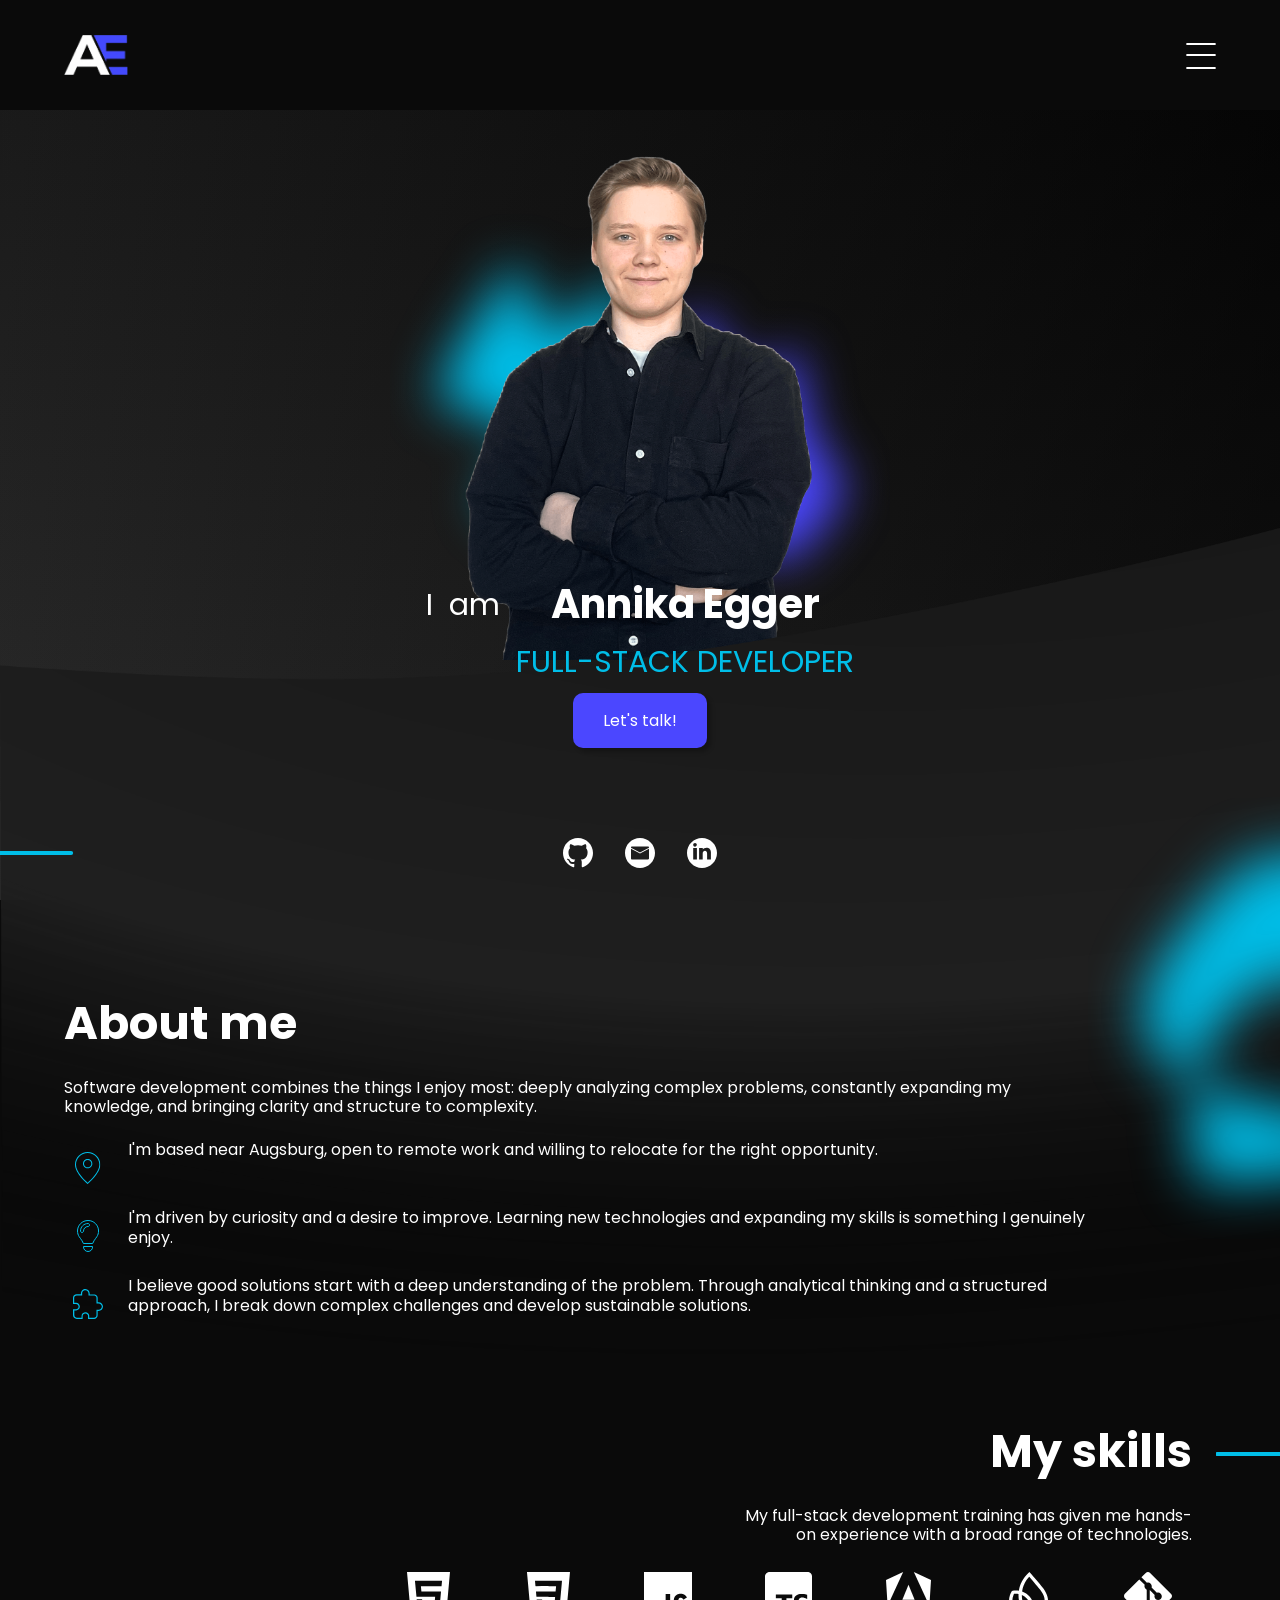
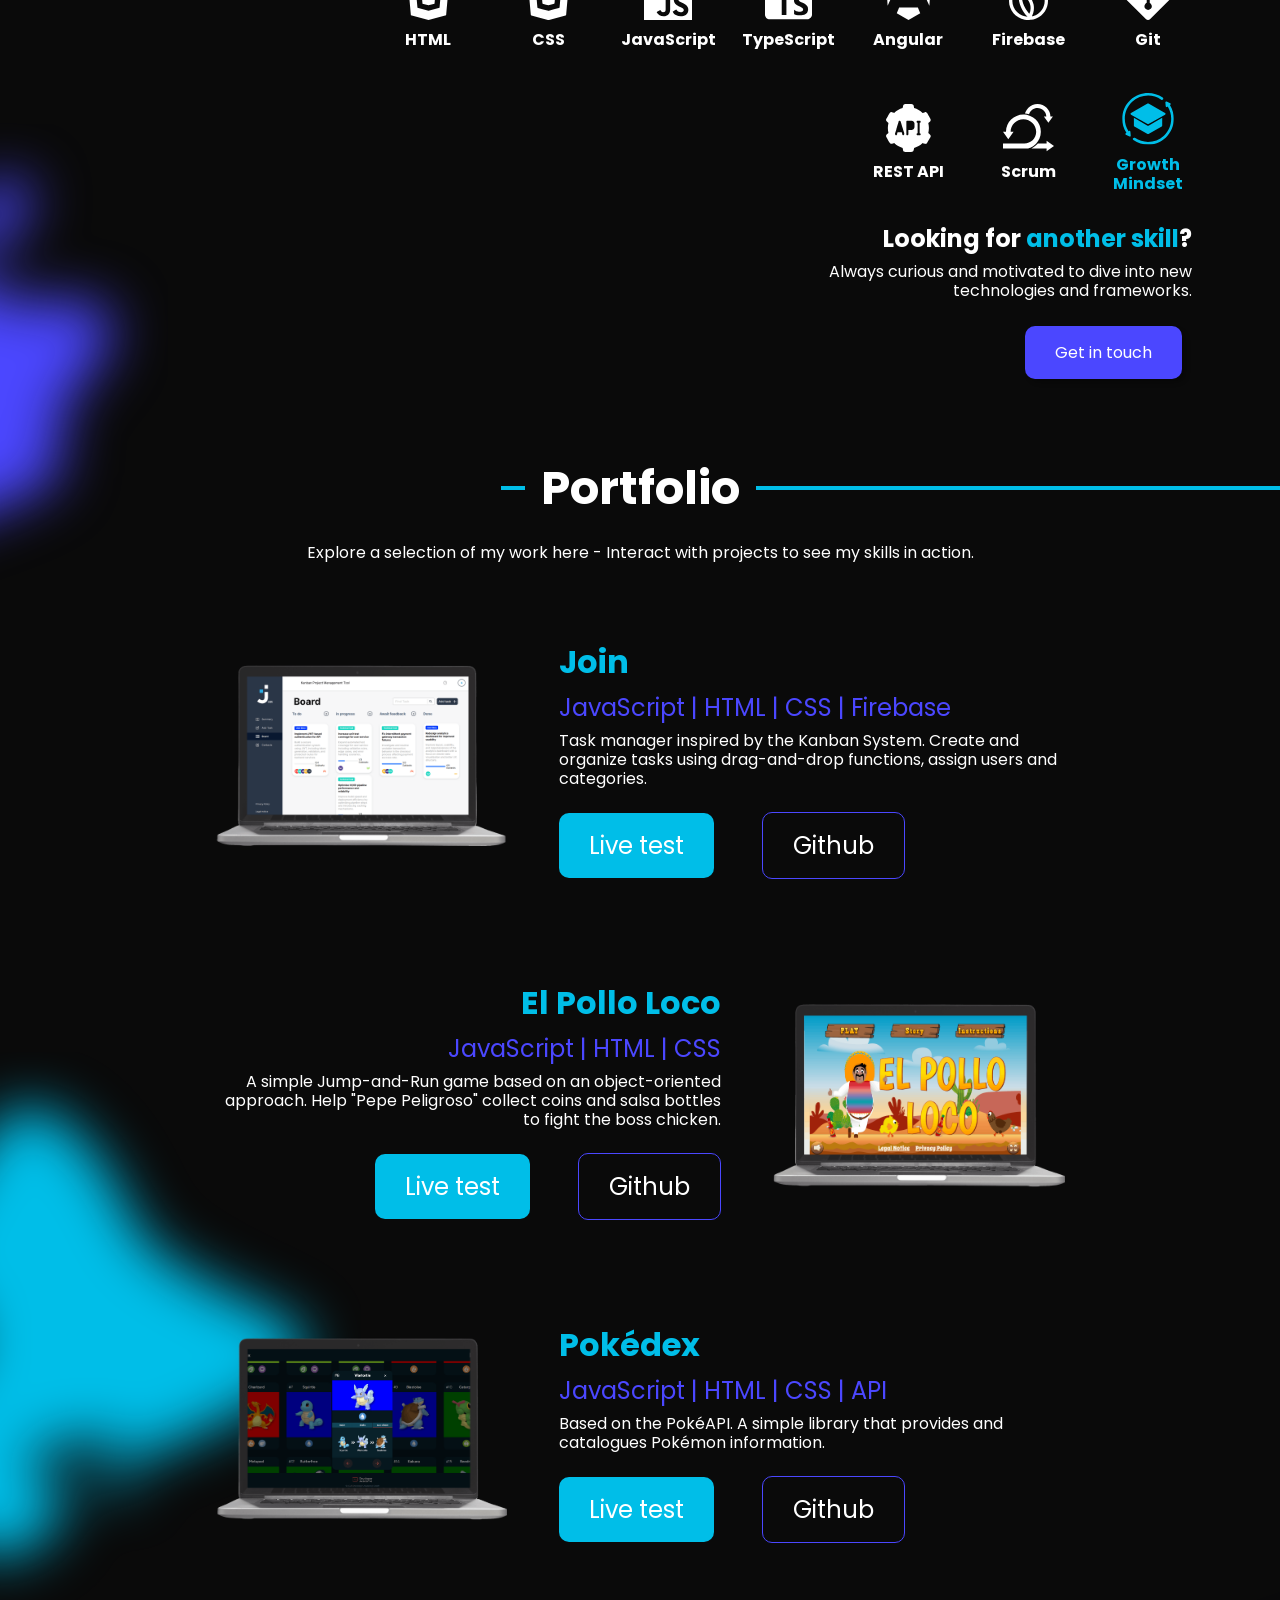
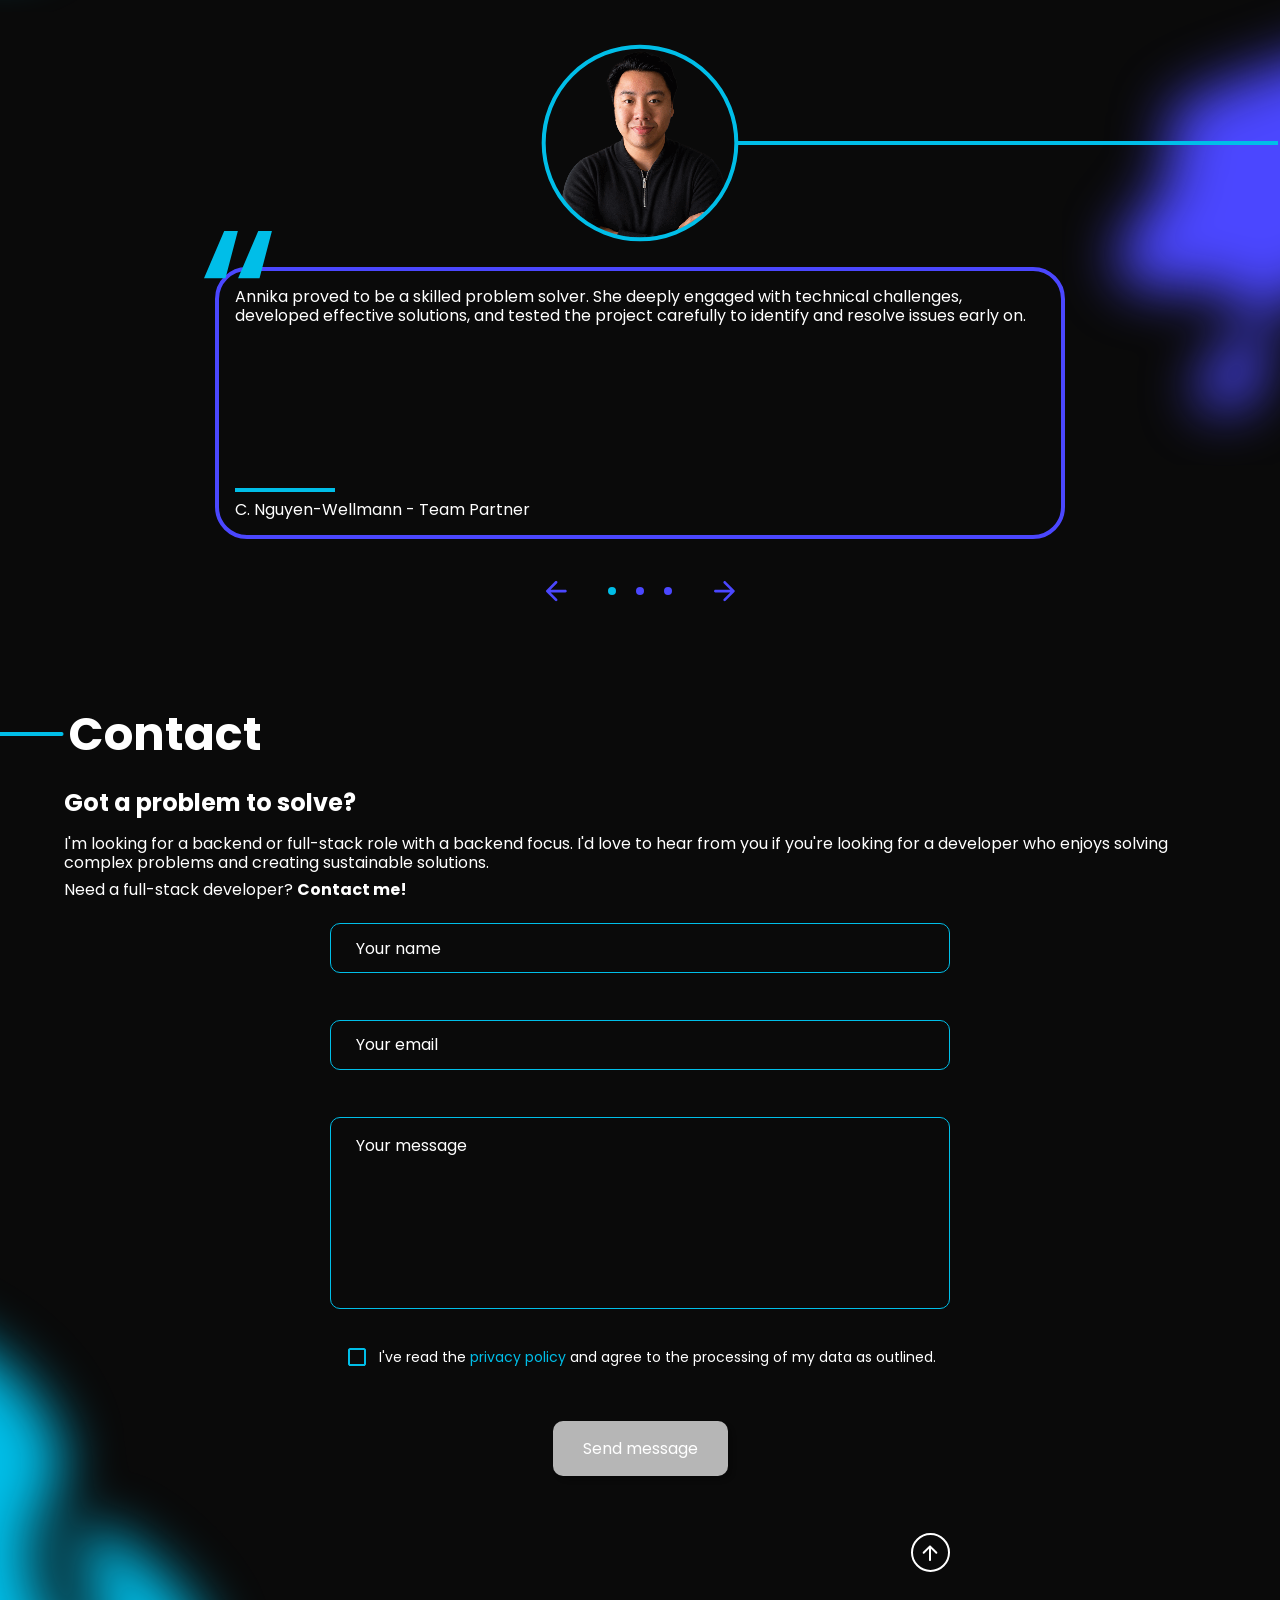
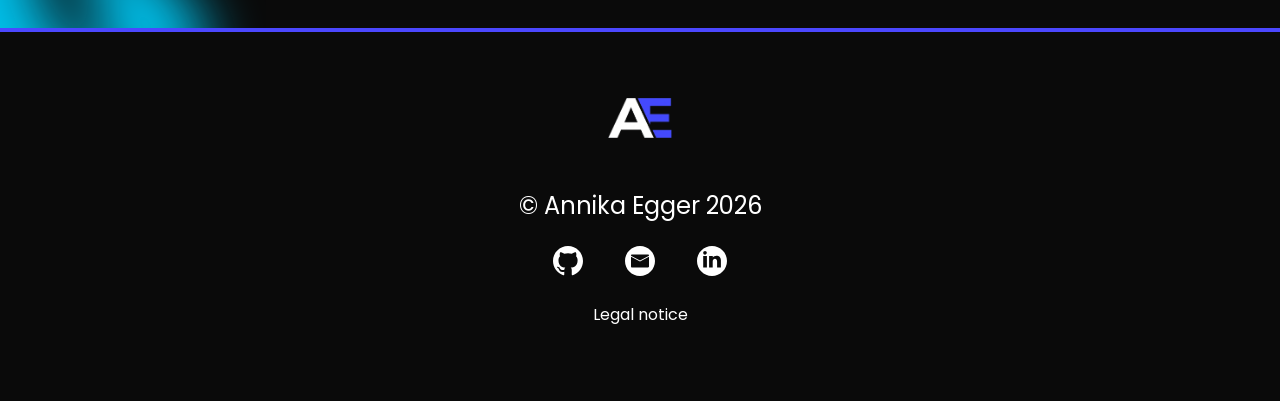
==== commit 73659bd7: "style: removing overflows, wrapping all shadows in divs and clipping the overflow for each; feat: wh" ====
--- a/index.html
+++ b/index.html
@@ -18,6 +18,7 @@
     <link rel="stylesheet" href="./styles/header.css" />
     <link rel="stylesheet" href="./styles/hero.css" />
     <link rel="stylesheet" href="./styles/hero-responsive.css" />
+    <link rel="stylesheet" href="./styles/hero-responsive-height.css" />
     <link rel="stylesheet" href="./styles/about-me.css" />
     <link rel="stylesheet" href="./styles/my-skills.css" />
     <link rel="stylesheet" href="./styles/portfolio.css" />
@@ -27,6 +28,7 @@
 
     <script src="./scripts/data.js"></script>
     <script src="./scripts/language.js"></script>
+    <script src="./scripts/navbars.js"></script>
     <script src="./scripts/contact.js" defer></script>
     <script src="./script.js" defer></script>
   </head>
@@ -431,11 +433,13 @@
           </svg>
         </div>
 
-        <img
-          class="bg-shadow bg-shadow--about-me"
-          src="./assets/img/shadow-about-me.svg"
-          alt="Background Shadow Form"
-        />
+        <div class="bg-shadow-wrapper">
+          <img
+            class="bg-shadow bg-shadow--about-me"
+            src="./assets/img/shadow-about-me.svg"
+            alt="Background Shadow Form"
+          />
+        </div>
       </section>
 
       <section id="my-skills-section" class="my-skills-section">
@@ -580,44 +584,46 @@
           />
         </svg>
 
-        <svg
-          class="bg-shadow bg-shadow--my-skills"
-          width="898"
-          height="976"
-          viewBox="0 0 898 976"
-          fill="none"
-          xmlns="http://www.w3.org/2000/svg"
-        >
-          <g filter="url(#filter0_f_105147_4089)">
-            <path
-              d="M102.697 882.453C33.1645 881.662 360.36 369.36 360.36 369.36C360.36 369.36 479.373 304.189 570.175 236.725C539.361 167.231 580.664 66.8694 652.317 99.2662C702.594 121.998 646.298 180.167 570.175 236.725C586.773 274.158 624.296 302.635 689.271 296.583C874.87 279.294 780.759 398.555 780.759 398.555C780.759 398.555 706.306 465.363 715.439 533.021L715.52 533.623C724.579 600.71 725.304 606.085 460.549 693.452C195.004 781.079 172.23 883.244 102.697 882.453Z"
-              fill="rgb(75, 71, 255)"
-            />
-          </g>
-          <defs>
-            <filter
-              id="filter0_f_105147_4089"
-              x="0"
-              y="0"
-              width="897.618"
-              height="975.457"
-              filterUnits="userSpaceOnUse"
-              color-interpolation-filters="sRGB"
-            >
-              <feFlood flood-opacity="0" result="BackgroundImageFix" />
-              <feBlend
-                mode="normal"
-                in="SourceGraphic"
-                in2="BackgroundImageFix"
-                result="shape"
+        <div class="bg-shadow-wrapper">
+          <svg
+            class="bg-shadow bg-shadow--my-skills"
+            width="898"
+            height="976"
+            viewBox="0 0 898 976"
+            fill="none"
+            xmlns="http://www.w3.org/2000/svg"
+          >
+            <g filter="url(#filter0_f_105147_4089)">
+              <path
+                d="M102.697 882.453C33.1645 881.662 360.36 369.36 360.36 369.36C360.36 369.36 479.373 304.189 570.175 236.725C539.361 167.231 580.664 66.8694 652.317 99.2662C702.594 121.998 646.298 180.167 570.175 236.725C586.773 274.158 624.296 302.635 689.271 296.583C874.87 279.294 780.759 398.555 780.759 398.555C780.759 398.555 706.306 465.363 715.439 533.021L715.52 533.623C724.579 600.71 725.304 606.085 460.549 693.452C195.004 781.079 172.23 883.244 102.697 882.453Z"
+                fill="rgb(75, 71, 255)"
               />
-              <feGaussianBlur
-                stdDeviation="46.5"
-                result="effect1_foregroundBlur_105147_4089"
-              />
-            </filter>
-          </defs>
-        </svg>
+            </g>
+            <defs>
+              <filter
+                id="filter0_f_105147_4089"
+                x="0"
+                y="0"
+                width="897.618"
+                height="975.457"
+                filterUnits="userSpaceOnUse"
+                color-interpolation-filters="sRGB"
+              >
+                <feFlood flood-opacity="0" result="BackgroundImageFix" />
+                <feBlend
+                  mode="normal"
+                  in="SourceGraphic"
+                  in2="BackgroundImageFix"
+                  result="shape"
+                />
+                <feGaussianBlur
+                  stdDeviation="46.5"
+                  result="effect1_foregroundBlur_105147_4089"
+                />
+              </filter>
+            </defs>
+          </svg>
+        </div>
       </section>
 
       <section id="portfolio-section" class="portfolio-section">
@@ -801,83 +807,87 @@
           </div>
         </section>
 
-        <svg
-          class="bg-shadow bg-shadow--portfolio-middle"
-          width="827"
-          height="934"
-          viewBox="0 0 827 934"
-          fill="none"
-          xmlns="http://www.w3.org/2000/svg"
-        >
-          <g filter="url(#filter0_f_97220_3818)">
-            <path
-              d="M437.665 685.123C420.886 691.167 404.697 696.702 389.528 701.634C284.1 718.52 377.551 703.128 417.027 731.494C436.493 745.482 448.432 713.692 437.665 685.123C607.45 623.955 837.652 510.49 682.751 439.211C469.99 341.307 461.751 318.741 429.536 247.294C397.32 175.846 285.578 20.6807 209.247 131.989C132.916 243.298 111.409 294.194 114.44 362.07C117.471 429.945 247.805 458.556 124.219 553.701C0.634186 648.846 161.562 933.605 295.057 810.557C428.551 687.51 166.978 720.951 315.999 660.456C391.537 629.791 426.597 655.755 437.665 685.123Z"
-              fill="rgba(0, 190, 232, 1)"
-            />
-          </g>
-          <defs>
-            <filter
-              id="filter0_f_97220_3818"
-              x="-13"
-              y="0"
-              width="839.942"
-              height="933.896"
-              filterUnits="userSpaceOnUse"
-              color-interpolation-filters="sRGB"
-            >
-              <feFlood flood-opacity="0" result="BackgroundImageFix" />
-              <feBlend
-                mode="normal"
-                in="SourceGraphic"
-                in2="BackgroundImageFix"
-                result="shape"
+        <div class="bg-shadow-wrapper">
+          <svg
+            class="bg-shadow bg-shadow--portfolio-middle"
+            width="827"
+            height="934"
+            viewBox="0 0 827 934"
+            fill="none"
+            xmlns="http://www.w3.org/2000/svg"
+          >
+            <g filter="url(#filter0_f_97220_3818)">
+              <path
+                d="M437.665 685.123C420.886 691.167 404.697 696.702 389.528 701.634C284.1 718.52 377.551 703.128 417.027 731.494C436.493 745.482 448.432 713.692 437.665 685.123C607.45 623.955 837.652 510.49 682.751 439.211C469.99 341.307 461.751 318.741 429.536 247.294C397.32 175.846 285.578 20.6807 209.247 131.989C132.916 243.298 111.409 294.194 114.44 362.07C117.471 429.945 247.805 458.556 124.219 553.701C0.634186 648.846 161.562 933.605 295.057 810.557C428.551 687.51 166.978 720.951 315.999 660.456C391.537 629.791 426.597 655.755 437.665 685.123Z"
+                fill="rgba(0, 190, 232, 1)"
               />
-              <feGaussianBlur
-                stdDeviation="46.5"
-                result="effect1_foregroundBlur_97220_3818"
+            </g>
+            <defs>
+              <filter
+                id="filter0_f_97220_3818"
+                x="-13"
+                y="0"
+                width="839.942"
+                height="933.896"
+                filterUnits="userSpaceOnUse"
+                color-interpolation-filters="sRGB"
+              >
+                <feFlood flood-opacity="0" result="BackgroundImageFix" />
+                <feBlend
+                  mode="normal"
+                  in="SourceGraphic"
+                  in2="BackgroundImageFix"
+                  result="shape"
+                />
+                <feGaussianBlur
+                  stdDeviation="46.5"
+                  result="effect1_foregroundBlur_97220_3818"
+                />
+              </filter>
+            </defs>
+          </svg>
+        </div>
+
+        <div class="bg-shadow-wrapper bg-shadow-wrapper--portfolio-bottom">
+          <svg
+            class="bg-shadow bg-shadow--portfolio-bottom"
+            width="898"
+            height="976"
+            viewBox="0 0 898 976"
+            fill="none"
+            xmlns="http://www.w3.org/2000/svg"
+          >
+            <g filter="url(#filter0_f_105147_4089)">
+              <path
+                d="M102.697 882.453C33.1645 881.662 360.36 369.36 360.36 369.36C360.36 369.36 479.373 304.189 570.175 236.725C539.361 167.231 580.664 66.8694 652.317 99.2662C702.594 121.998 646.298 180.167 570.175 236.725C586.773 274.158 624.296 302.635 689.271 296.583C874.87 279.294 780.759 398.555 780.759 398.555C780.759 398.555 706.306 465.363 715.439 533.021L715.52 533.623C724.579 600.71 725.304 606.085 460.549 693.452C195.004 781.079 172.23 883.244 102.697 882.453Z"
+                fill="rgb(75, 71, 255)"
               />
-            </filter>
-          </defs>
-        </svg>
-
-        <svg
-          class="bg-shadow bg-shadow--portfolio-bottom"
-          width="898"
-          height="976"
-          viewBox="0 0 898 976"
-          fill="none"
-          xmlns="http://www.w3.org/2000/svg"
-        >
-          <g filter="url(#filter0_f_105147_4089)">
-            <path
-              d="M102.697 882.453C33.1645 881.662 360.36 369.36 360.36 369.36C360.36 369.36 479.373 304.189 570.175 236.725C539.361 167.231 580.664 66.8694 652.317 99.2662C702.594 121.998 646.298 180.167 570.175 236.725C586.773 274.158 624.296 302.635 689.271 296.583C874.87 279.294 780.759 398.555 780.759 398.555C780.759 398.555 706.306 465.363 715.439 533.021L715.52 533.623C724.579 600.71 725.304 606.085 460.549 693.452C195.004 781.079 172.23 883.244 102.697 882.453Z"
-              fill="rgb(75, 71, 255)"
-            />
-          </g>
-          <defs>
-            <filter
-              id="filter0_f_105147_4089"
-              x="0"
-              y="0"
-              width="897.618"
-              height="975.457"
-              filterUnits="userSpaceOnUse"
-              color-interpolation-filters="sRGB"
-            >
-              <feFlood flood-opacity="0" result="BackgroundImageFix" />
-              <feBlend
-                mode="normal"
-                in="SourceGraphic"
-                in2="BackgroundImageFix"
-                result="shape"
-              />
-              <feGaussianBlur
-                stdDeviation="46.5"
-                result="effect1_foregroundBlur_105147_4089"
-              />
-            </filter>
-          </defs>
-        </svg>
+            </g>
+            <defs>
+              <filter
+                id="filter0_f_105147_4089"
+                x="0"
+                y="0"
+                width="897.618"
+                height="975.457"
+                filterUnits="userSpaceOnUse"
+                color-interpolation-filters="sRGB"
+              >
+                <feFlood flood-opacity="0" result="BackgroundImageFix" />
+                <feBlend
+                  mode="normal"
+                  in="SourceGraphic"
+                  in2="BackgroundImageFix"
+                  result="shape"
+                />
+                <feGaussianBlur
+                  stdDeviation="46.5"
+                  result="effect1_foregroundBlur_105147_4089"
+                />
+              </filter>
+            </defs>
+          </svg>
+        </div>
       </section>
 
       <section id="contact-section" class="contact-section">
@@ -944,7 +954,7 @@
                     data-key="name_input"
                     class="error-msg"
                   >
-                    Your name is required
+                    Please enter your name.
                   </p>
                 </div>
 
@@ -970,12 +980,15 @@
                     data-key="email_input"
                     class="error-msg"
                   >
-                    Your email is required
+                    Please enter your email.
                   </p>
                 </div>
 
                 <div class="input-and-error-wrapper">
-                  <div class="input-wrapper input-wrapper--textarea">
+                  <div
+                    class="input-wrapper input-wrapper--textarea"
+                    id="input-wrapper-msg"
+                  >
                     <textarea
                       onblur="validateInput(event)"
                       oninput="validateInput(event)"
@@ -990,12 +1003,8 @@
                       alt="Invalid Icon"
                     />
                   </div>
-                  <p
-                    data-section="contact"
-                    data-key="message_input"
-                    class="error-msg"
-                  >
-                    Your message is empty
+                  <p class="error-msg" id="error-msg--message">
+                    Please enter a message.
                   </p>
                 </div>
               </div>
@@ -1068,11 +1077,13 @@
           </div>
         </div>
 
-        <img
-          class="bg-shadow bg-shadow--contact"
-          src="./assets/img/shadow-contact.svg"
-          alt="Blue Shadow"
-        />
+        <div class="bg-shadow-wrapper bg-shadow-wrapper--contact">
+          <img
+            class="bg-shadow bg-shadow--contact"
+            src="./assets/img/shadow-contact.svg"
+            alt="Blue Shadow"
+          />
+        </div>
 
         <div id="contact-form-toast-msg" class="contact-form-toast-msg">
           <p data-section="contact" data-key="form_toast"></p>
--- a/styles/hero.css
+++ b/styles/hero.css
@@ -6,6 +6,7 @@
   width: 100%;
   height: calc(100dvh - var(--header-height));
   box-sizing: content-box;
+  overflow-x: clip;
 }
 
 .hero-content-wrapper {
@@ -108,22 +109,13 @@
   font-size: 58px;
 }
 
-.hero-wave-wrapper {
-  width: 100%;
+.hero-wave-bg {
+  width: 120dvw;
   height: 140%;
   z-index: -1;
   position: absolute;
   left: 0;
   top: 0;
-}
-
-.hero-wave-bg {
-  width: 120dvw;
-  z-index: -1;
-  position: absolute;
-  left: 0;
-  top: 0;
-  height: 140%;
 }
 
 .hero-wave-bg path {
--- a/styles/hero-responsive.css
+++ b/styles/hero-responsive.css
@@ -17,6 +17,12 @@
 
   .hero-introduction {
     gap: 16px;
+  }
+}
+
+@media screen and (min-width: 1500px) {
+  .hero-content {
+    margin-bottom: 200px;
   }
 }
 
@@ -26,6 +32,12 @@
   }
 }
 
+@media screen and (min-width: 1280px) and (max-width: 1500px) {
+  .hero-content {
+    margin-bottom: 150px;
+  }
+}
+
 @media screen and (max-width: 1280px) {
   .scroll-down-wrapper {
     display: none;
@@ -232,152 +244,3 @@
     max-width: 70px;
   }
 }
-
-@media screen and (min-height: 1600px) and (max-width: 1280px) {
-  .hero-content {
-    margin-top: 80px;
-  }
-}
-
-@media screen and (min-height: 1500px) and (min-width: 1280px) {
-  .hero-content-wrapper {
-    margin-top: 150px;
-  }
-}
-
-@media screen and (min-height: 1500px) and (max-width: 1280px) {
-  .hero-content-wrapper {
-    margin-top: 400px;
-  }
-}
-
-@media screen and (max-height: 1500px) and (max-width: 1280px) and (min-width: 480px) {
-  .hero-content-wrapper {
-    margin-top: 300px;
-  }
-}
-
-@media screen and (max-height: 1300px) and (max-width: 1280px) {
-  .hero-wave-bg {
-    height: 130%;
-  }
-}
-
-@media screen and (max-height: 1300px) and (max-width: 1280px) and (min-width: 480px) {
-  .hero-portrait {
-    width: 400px;
-  }
-
-  .hero-content-wrapper {
-    margin-top: 120px;
-  }
-}
-
-@media screen and (max-height: 1080px) and (max-width: 1280px) and (min-width: 480px) {
-  .hero-content {
-    margin-top: -100px;
-  }
-}
-
-@media screen and (max-height: 1000px) and (max-width: 1280px) and (min-width: 480px) {
-  .hero-content {
-    margin-top: -150px;
-    gap: 8px;
-  }
-
-  .index-h1 {
-    font-size: 48px;
-  }
-
-  .hero-introduction-title {
-    font-size: 36px;
-  }
-
-  .hero-introduction-i-am {
-    font-size: 40px;
-  }
-}
-
-@media screen and (max-height: 950px) and (max-width: 1280px) and (min-width: 480px) {
-  .hero-content {
-    margin-top: -100px;
-  }
-
-  .hero-wave-bg {
-    height: 140%;
-  }
-
-  .hero-portrait {
-    width: 350px;
-  }
-
-  .index-h1 {
-    font-size: 40px;
-  }
-
-  .hero-introduction-title {
-    font-size: 30px;
-  }
-
-  .hero-introduction-i-am {
-    font-size: 30px;
-  }
-
-  .hero-introduction-i-am.german {
-    font-size: 24px;
-  }
-
-  .hero-content-wrapper {
-    margin-top: 50px;
-  }
-}
-@media screen and (max-height: 950px) and (max-width: 768px) and (min-width: 400px) {
-  .hero-introduction-i-am.german {
-    font-size: 18px;
-  }
-}
-
-@media screen and (max-height: 850px) and (max-width: 1280px) and (min-width: 480px) {
-  .hero-content {
-    margin-top: -160px;
-  }
-}
-
-@media screen and (max-height: 1300px) and (min-width: 1280px) {
-  .hero-wave-bg {
-    height: 160%;
-  }
-}
-
-@media screen and (max-height: 1080px) and (min-width: 1280px) {
-  .hero-wave-bg {
-    height: 180%;
-  }
-}
-
-@media screen and (max-height: 780px) and (max-width: 1280px) and (min-width: 768px) {
-  .hero-portrait {
-    width: 320px;
-  }
-
-  .hero-content-wrapper {
-    margin-top: -30px;
-  }
-
-  .hero-content {
-    position: absolute;
-    bottom: 10dvh;
-  }
-}
-
-@media screen and (max-width: 768px) and (max-height: 1000px) and (min-width: 400px) {
-  .hero-introduction-title {
-    font-size: 26px;
-  }
-}
-
-@media screen and (max-width: 400px) and (min-height: 750px) {
-  .hero-content-wrapper {
-    margin-top: 100px;
-  }
-}
--- a/styles/hero-responsive-height.css
+++ b/styles/hero-responsive-height.css
@@ -0,0 +1,274 @@
+@media screen and (min-height: 1600px) and (max-width: 1280px) {
+  .hero-content {
+    margin-top: 80px;
+  }
+}
+
+@media screen and (min-height: 1500px) and (min-width: 1280px) {
+  .hero-content-wrapper {
+    margin-top: 150px;
+  }
+}
+
+@media screen and (min-height: 1500px) and (max-width: 1280px) {
+  .hero-content-wrapper {
+    margin-top: 400px;
+  }
+}
+
+@media screen and (max-height: 1500px) and (max-width: 1280px) and (min-width: 480px) {
+  .hero-content-wrapper {
+    margin-top: 300px;
+  }
+}
+
+@media screen and (max-height: 1300px) and (max-width: 1280px) {
+  .hero-wave-bg {
+    height: 130%;
+  }
+}
+
+@media screen and (max-height: 1300px) and (max-width: 1280px) and (min-width: 480px) {
+  .hero-portrait {
+    width: 400px;
+  }
+
+  .hero-content-wrapper {
+    margin-top: 120px;
+  }
+}
+
+@media screen and (max-height: 1080px) and (max-width: 1280px) and (min-width: 480px) {
+  .hero-content {
+    margin-top: -100px;
+  }
+}
+
+@media screen and (max-height: 1000px) and (max-width: 1280px) and (min-width: 480px) {
+  .hero-content {
+    margin-top: -150px;
+    gap: 8px;
+  }
+
+  .index-h1 {
+    font-size: 48px;
+  }
+
+  .hero-introduction-title {
+    font-size: 36px;
+  }
+
+  .hero-introduction-i-am {
+    font-size: 40px;
+  }
+}
+
+@media screen and (max-height: 950px) and (max-width: 1280px) and (min-width: 480px) {
+  .hero-content {
+    margin-top: -100px;
+  }
+
+  .hero-wave-bg {
+    height: 140%;
+  }
+
+  .hero-portrait {
+    width: 350px;
+  }
+
+  .index-h1 {
+    font-size: 40px;
+  }
+
+  .hero-introduction-title {
+    font-size: 30px;
+  }
+
+  .hero-introduction-i-am {
+    font-size: 30px;
+  }
+
+  .hero-introduction-i-am.german {
+    font-size: 24px;
+  }
+
+  .hero-content-wrapper {
+    margin-top: 50px;
+  }
+}
+@media screen and (max-height: 950px) and (max-width: 768px) and (min-width: 400px) {
+  .hero-introduction-i-am.german {
+    font-size: 18px;
+  }
+}
+
+@media screen and (max-height: 850px) and (max-width: 1280px) and (min-width: 480px) {
+  .hero-content {
+    margin-top: -160px;
+  }
+}
+
+@media screen and (max-height: 1300px) and (min-width: 1280px) {
+  .hero-wave-bg {
+    height: 160%;
+  }
+}
+
+@media screen and (max-height: 1080px) and (min-width: 1280px) {
+  .hero-wave-bg {
+    height: 180%;
+  }
+}
+
+@media screen and (max-height: 780px) and (max-width: 1280px) and (min-width: 768px) {
+  .hero-portrait {
+    width: 320px;
+  }
+
+  .hero-content-wrapper {
+    margin-top: -30px;
+  }
+
+  .hero-content {
+    position: absolute;
+    bottom: 10dvh;
+  }
+}
+
+@media screen and (max-width: 768px) and (max-height: 1000px) and (min-width: 400px) {
+  .hero-introduction-title {
+    font-size: 26px;
+  }
+}
+
+@media screen and (max-width: 400px) and (min-height: 750px) {
+  .hero-content-wrapper {
+    margin-top: 100px;
+  }
+}
+
+@media screen and (min-height: 1080px) and (min-width: 1920px) {
+  .hero-wave-bg {
+    height: 180%;
+  }
+
+  .hero-content-wrapper {
+    margin-top: 80px;
+  }
+}
+
+@media screen and (min-height: 1200px) and (min-width: 1920px) {
+  .hero-footer {
+    padding-bottom: 100px;
+  }
+
+  .scroll-down-wrapper {
+    bottom: 250px;
+  }
+
+  .hero-content-wrapper {
+    margin-top: 120px;
+  }
+}
+
+@media screen and (min-height: 1300px) and (min-width: 1920px) {
+  .hero-content-wrapper {
+    margin-top: 150px;
+    gap: 64px;
+  }
+
+  .hero-content {
+    margin-bottom: 400px;
+  }
+
+  .hero-footer {
+    padding-bottom: 200px;
+  }
+
+  .scroll-down-wrapper {
+    bottom: 450px;
+  }
+
+  .hero-portrait {
+    height: 850px;
+  }
+
+  .hero-portrait-shadows svg {
+    width: 600px;
+    height: auto;
+  }
+
+  .hero-wave-bg {
+    height: 170%;
+  }
+}
+
+@media screen and (min-height: 1550px) and (min-width: 1920px) {
+  .hero-portrait {
+    height: 950px;
+  }
+
+  .hero-content {
+    margin-bottom: 550px;
+  }
+}
+
+@media screen and (min-height: 1750px) and (min-width: 1920px) {
+  .hero-portrait {
+    height: 1200px;
+  }
+
+  .hero-content-wrapper {
+    margin-top: 400px;
+  }
+
+  .hero-content {
+    margin-bottom: 0px;
+    margin-top: -800px;
+  }
+
+  .hero-footer {
+    padding-bottom: 250px;
+  }
+
+  .hero-portrait-shadows svg {
+    width: 700px;
+  }
+}
+
+@media screen and (min-height: 2000px) and (min-width: 1920px) {
+}
+
+@media screen and (min-height: 2200px) and (min-width: 1920px) {
+  .hero-content-wrapper {
+    margin-top: 500px;
+  }
+
+  .hero-footer {
+    padding-bottom: 350px;
+  }
+
+  .scroll-down-wrapper {
+    bottom: 650px;
+  }
+}
+
+@media screen and (min-height: 2400px) and (min-width: 1920px) {
+  .hero-content-wrapper {
+    margin-top: 600px;
+  }
+}
+
+@media screen and (min-height: 2600px) and (min-width: 1920px) {
+  .hero-content-wrapper {
+    margin-top: 750px;
+  }
+
+  .hero-footer {
+    padding-bottom: 400px;
+  }
+
+  .scroll-down-wrapper {
+    bottom: 850px;
+  }
+}
--- a/styles/portfolio.css
+++ b/styles/portfolio.css
@@ -213,6 +213,13 @@
   left: -250px;
 }
 
+.bg-shadow-wrapper--portfolio-bottom {
+  top: unset;
+  left: unset;
+  right: 0;
+  bottom: 0;
+}
+
 .bg-shadow--portfolio-bottom {
   bottom: -50px;
   right: -550px;
--- a/styles/contact.css
+++ b/styles/contact.css
@@ -84,9 +84,10 @@
 }
 
 .input-icon {
-  display: none;
+  opacity: 0;
   width: 25px;
   height: 25px;
+  transition: opacity 150ms ease-in;
 }
 
 .input-wrapper--input {
@@ -205,6 +206,11 @@
 .go-up-btn:active rect {
   stroke: var(--color-primary1);
   transition: var(--transition-hover-default);
+}
+
+.bg-shadow-wrapper--contact {
+  height: 100%;
+  overflow-y: clip;
 }
 
 .bg-shadow--contact {
--- a/style.css
+++ b/style.css
@@ -1,4 +1,8 @@
 /* #region general */
+
+html {
+  overflow-anchor: none;
+}
 
 body {
   color: var(--color-text-primary);
@@ -23,12 +27,16 @@
 main {
   display: flex;
   flex-direction: column;
-  overflow: clip;
+  /* overflow: clip; */
 }
 
 main svg line {
   stroke: var(--color-primary2);
   stroke-width: 4px;
+}
+
+main > section {
+  width: 100%;
 }
 
 section {
@@ -40,6 +48,11 @@
 input,
 textarea {
   font: inherit;
+}
+
+.visible {
+  opacity: 1;
+  transition: opacity 150ms ease-in;
 }
 
 .social-btn img {
@@ -82,8 +95,16 @@
 
 .bg-shadow {
   position: absolute;
+  animation: moveGradient 10s infinite alternate ease-in-out;
+}
+
+.bg-shadow-wrapper {
+  width: 100%;
+  position: absolute;
   z-index: -1;
-  animation: moveGradient 10s infinite alternate ease-in-out;
+  overflow-x: clip;
+  left: 0;
+  top: 0;
 }
 
 @keyframes moveGradient {
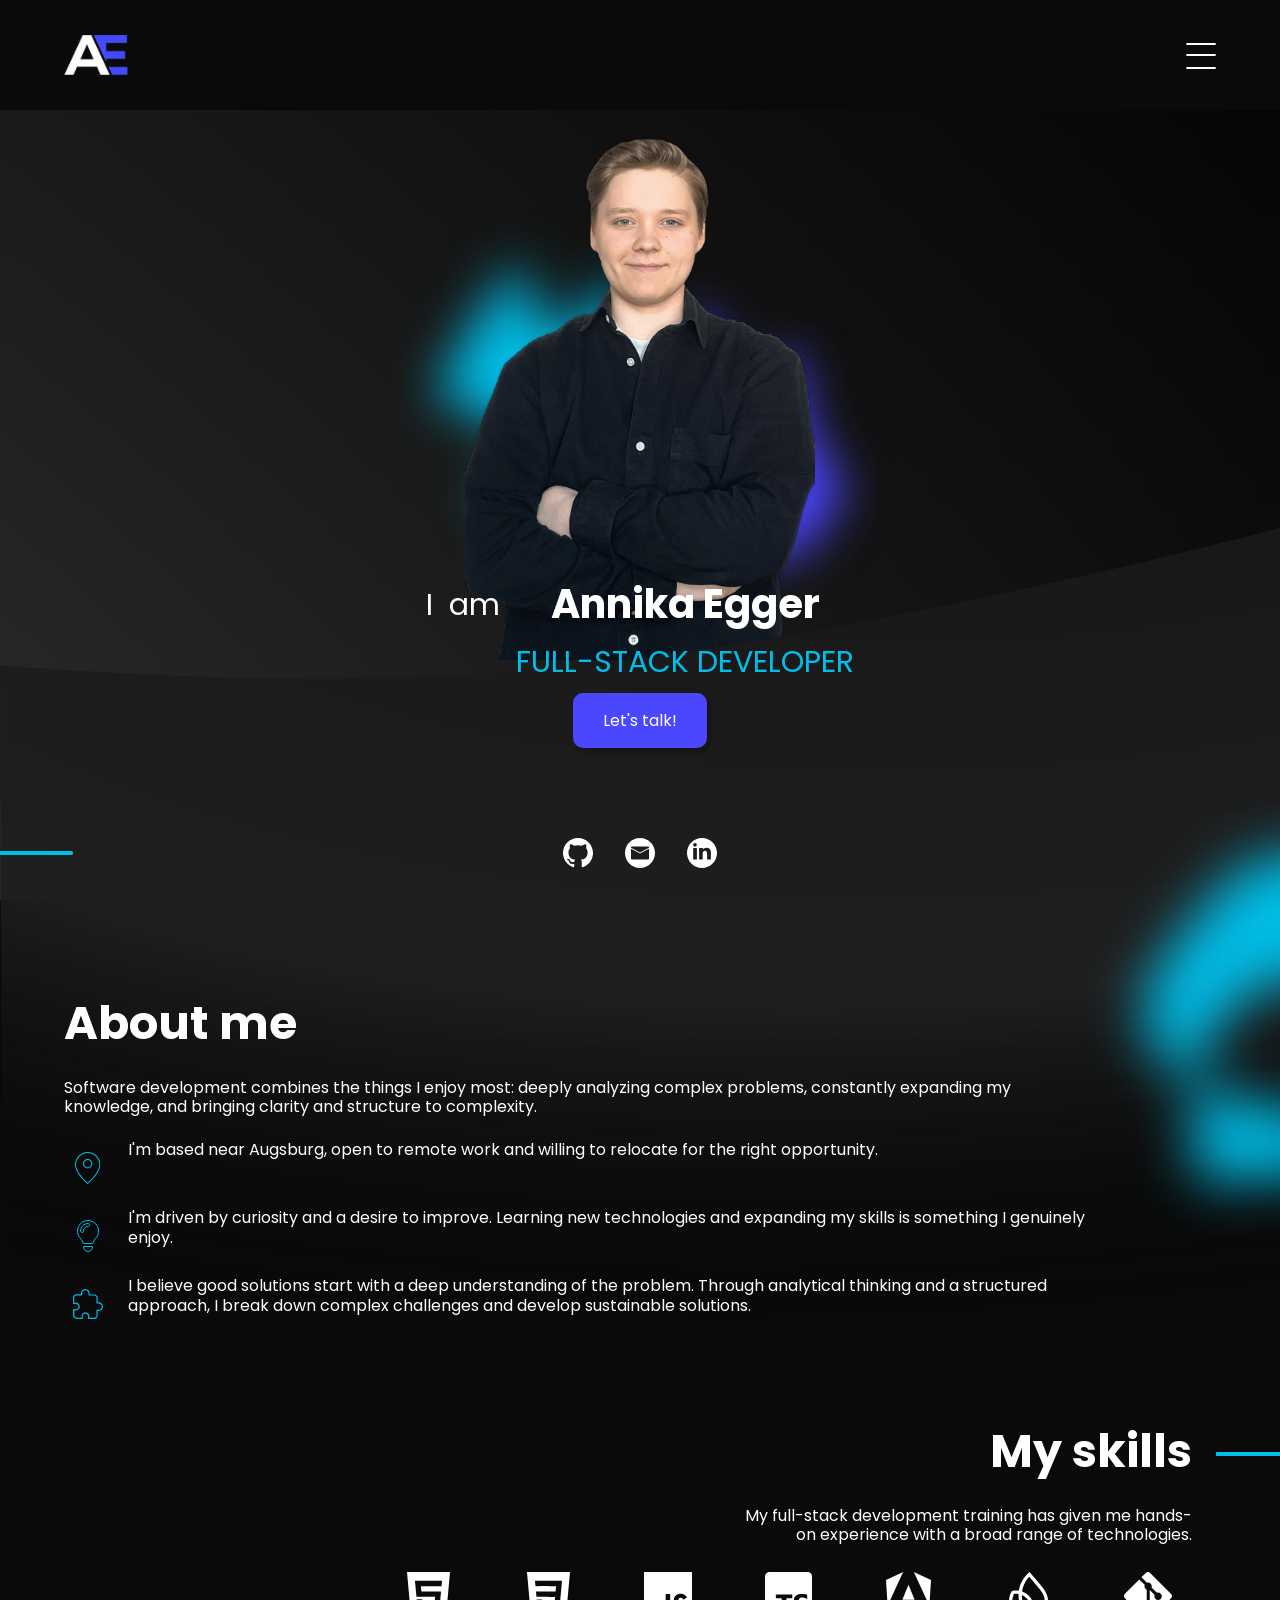
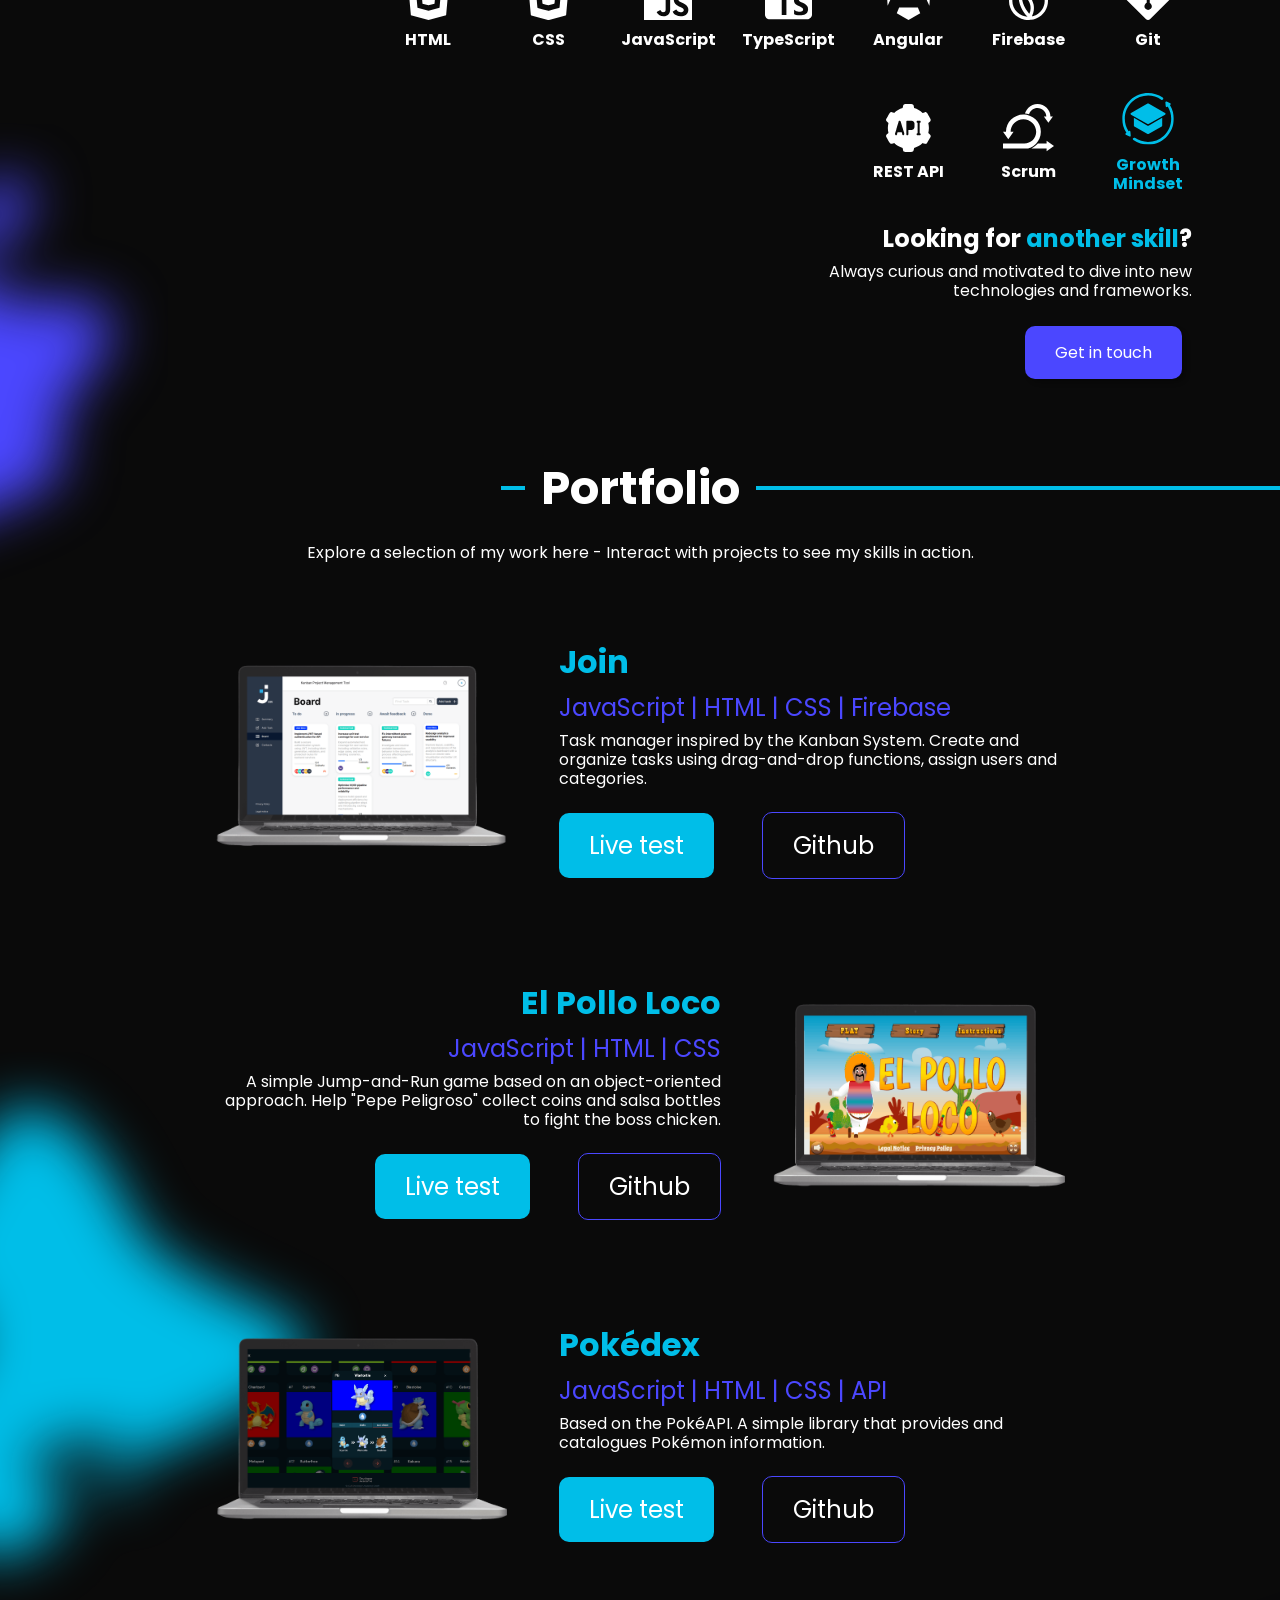
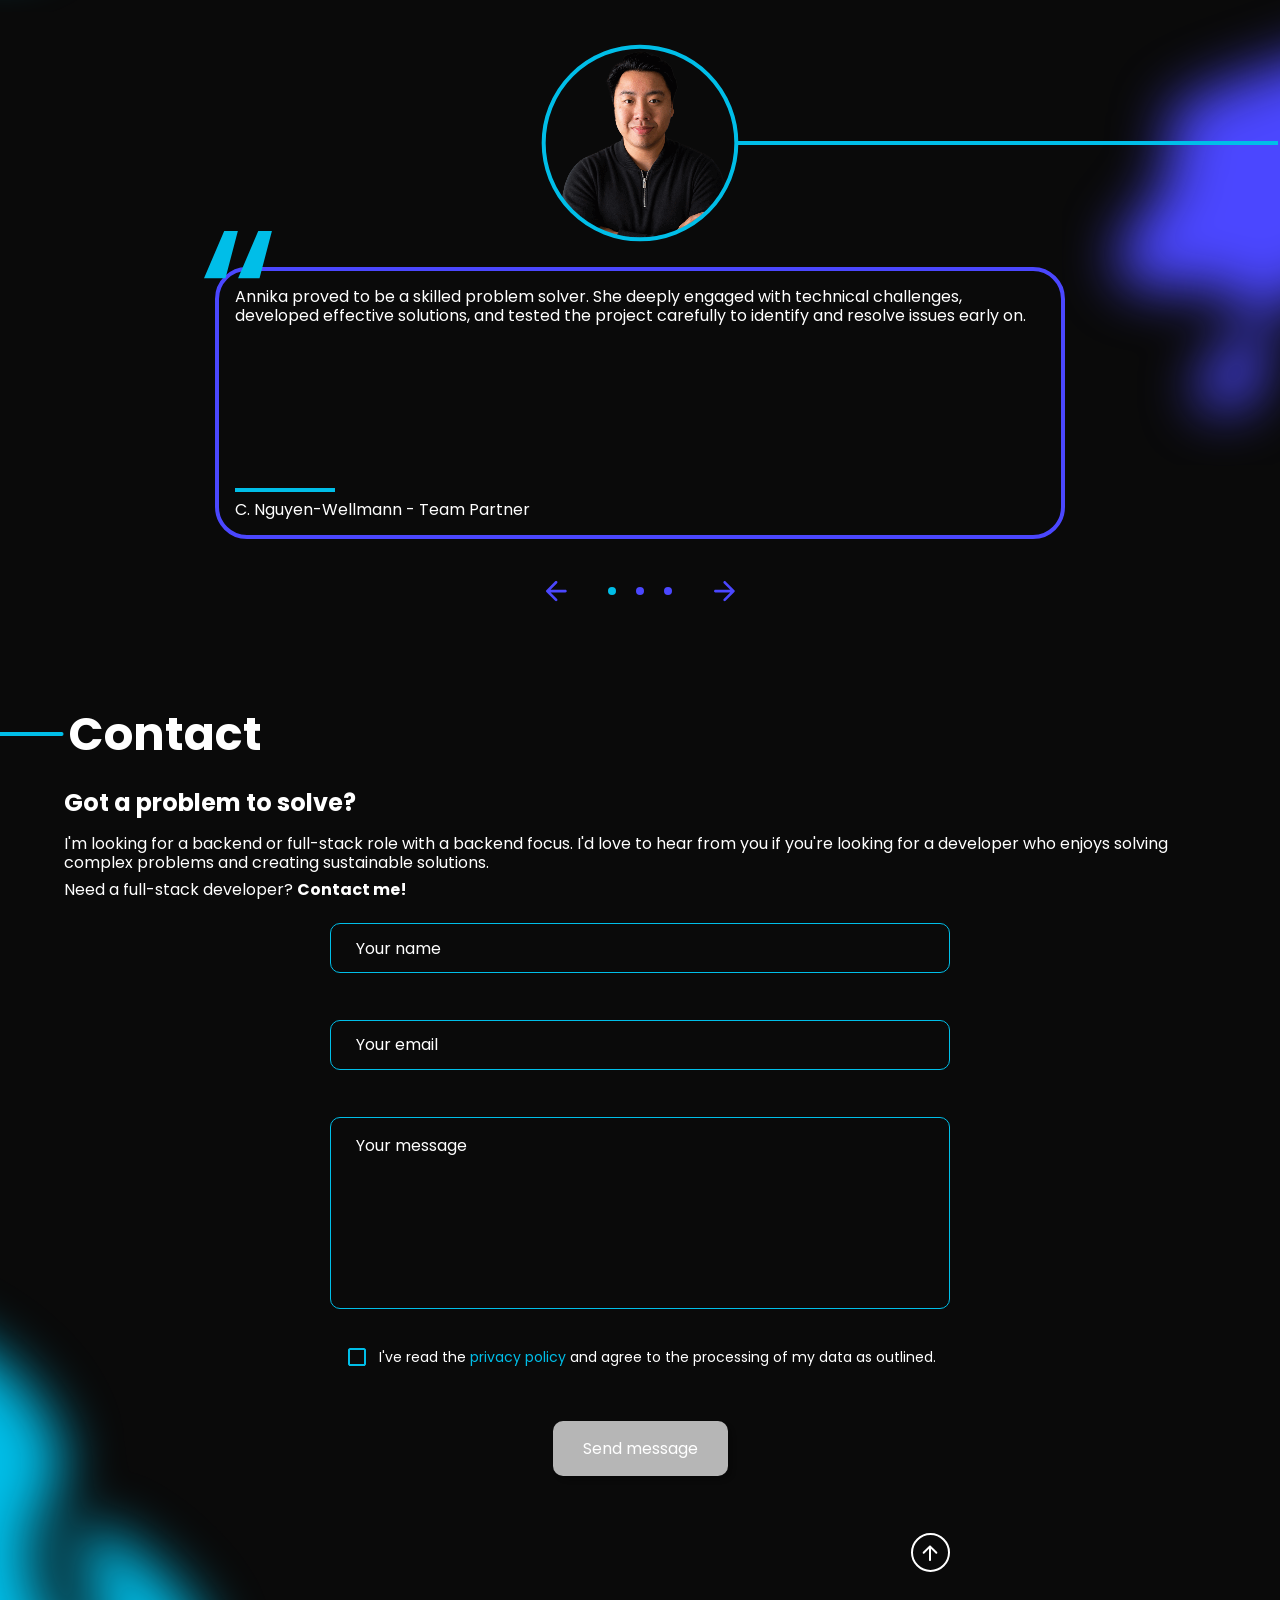
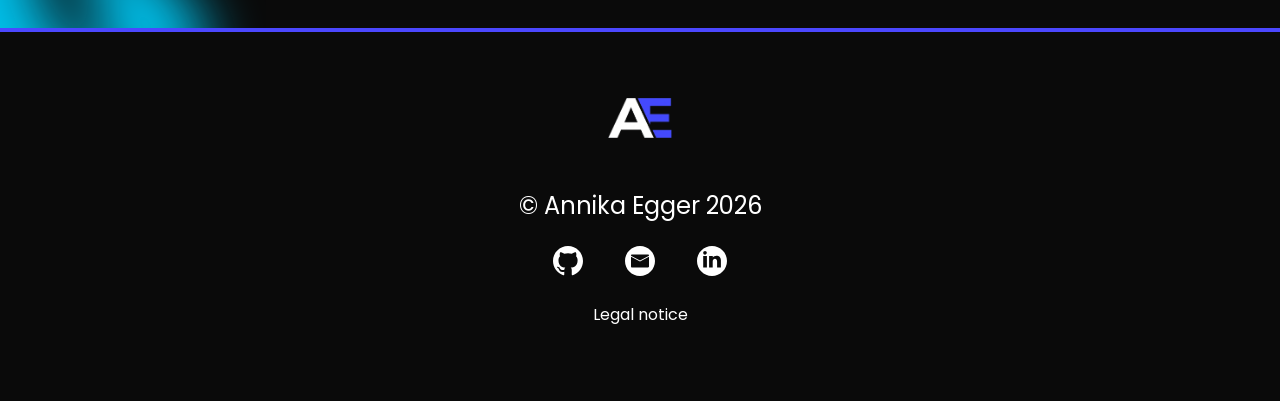
==== commit 79a1e856: "feat: form validation is now being triggered when pressing on the send button, send button is enable" ====
--- a/index.html
+++ b/index.html
@@ -22,13 +22,14 @@
     <link rel="stylesheet" href="./styles/about-me.css" />
     <link rel="stylesheet" href="./styles/my-skills.css" />
     <link rel="stylesheet" href="./styles/portfolio.css" />
+    <link rel="stylesheet" href="./styles/portfolio-responsive.css" />
     <link rel="stylesheet" href="./styles/contact.css" />
 
     <link rel="stylesheet" href="./style.css" />
 
     <script src="./scripts/data.js"></script>
     <script src="./scripts/language.js"></script>
-    <script src="./scripts/navbars.js"></script>
+    <script src="./scripts/navbars.js" defer></script>
     <script src="./scripts/contact.js" defer></script>
     <script src="./script.js" defer></script>
   </head>
@@ -270,14 +271,9 @@
               </svg>
             </div>
             <img
-              src="./assets/img/hero-portrait.png"
+              src="./assets/img/hero-portrait_edited.png"
               alt="Portrait of Annika Egger"
-              class="hero-portrait hero-portrait--full"
-            />
-            <img
-              src="./assets/img/hero-portrait.png"
-              alt="Portrait of Annika Egger"
-              class="hero-portrait hero-portrait--ellbow"
+              class="hero-portrait"
             />
           </div>
 
@@ -925,12 +921,7 @@
           </div>
 
           <div class="contact-content-second fade-in-element">
-            <form
-              id="contact-form"
-              class="contact-form"
-              onsubmit="submitForm()"
-              method="post"
-            >
+            <form id="contact-form" class="contact-form">
               <div class="contact-form-inputs">
                 <div class="input-and-error-wrapper">
                   <div class="input-wrapper input-wrapper--input">
@@ -1042,10 +1033,9 @@
                 </p>
               </div>
               <button
-                type="submit"
+                onclick="validateForm()"
                 id="send-msg-btn"
-                disabled
-                class="btn btn-main send-msg-btn btn-primary1--filled"
+                class="btn btn-main send-msg-btn btn-primary1--filled disabled"
                 data-section="contact"
                 data-key="submit_form"
               ></button>
--- a/styles/assets.css
+++ b/styles/assets.css
@@ -40,14 +40,14 @@
   margin: 5px 10px;
 }
 
-.btn-main.btn-primary1--filled:not(:disabled):hover {
+.btn-main.btn-primary1--filled:not(.disabled):hover {
   background-color: var(--color-primary2);
 
   padding: 20px 40px 20px 40px;
   margin: 0;
 }
 
-.btn-main.btn-primary1--filled:not(:disabled):active {
+.btn-main.btn-primary1--filled:not(.disabled):active {
   background-color: white;
   color: black;
   padding: 15px 30px;
@@ -176,7 +176,7 @@
     padding: 8px 16px;
   }
 
-  .btn-main.btn-primary1--filled:not(:disabled):hover {
+  .btn-main.btn-primary1--filled:not(.disabled):hover {
     padding: 12px 24px;
   }
 
--- a/styles/hero.css
+++ b/styles/hero.css
@@ -28,16 +28,8 @@
 .hero-portrait {
   position: absolute;
   bottom: 0;
+  z-index: -2;
   height: 700px;
-}
-
-.hero-portrait--full {
-  z-index: -2;
-}
-
-.hero-portrait--ellbow {
-  z-index: -2;
-  pointer-events: none;
 }
 
 .hero-portrait-shadows {
--- a/styles/portfolio.css
+++ b/styles/portfolio.css
@@ -227,183 +227,3 @@
 }
 
 /* #endregion */
-
-/* #region responsive */
-@media screen and (max-width: 1280px) {
-  .headline-wrapper--portfolio {
-    gap: 16px;
-  }
-
-  .portfolio-line-left {
-    width: 24px;
-  }
-
-  .portfolio-line-right {
-    width: 100%;
-  }
-
-  .portfolio-subtitle {
-    margin-bottom: 76px;
-    padding: 0 var(--content-limitation-lr);
-  }
-
-  .project-section {
-    gap: 100px;
-    padding: 0 var(--content-limitation-lr);
-  }
-
-  .project-article {
-    gap: 48px;
-  }
-
-  .project-preview img {
-    width: 300px;
-  }
-
-  .feedback-section {
-    flex-direction: column-reverse;
-    align-items: center;
-    gap: 24px;
-  }
-
-  .feedback-content {
-    width: 100%;
-    padding: 0 var(--content-limitation-lr);
-    align-items: center;
-  }
-
-  .feedback-quotes {
-    top: -40px;
-    left: -15px;
-    width: 68px;
-  }
-
-  .feedback-slider {
-    transform: unset;
-    align-self: center;
-  }
-
-  .feedback-box {
-    margin-left: 0;
-    padding: 16px;
-  }
-
-  .feedback-text {
-    font-size: 16px;
-  }
-
-  .author-wrapper {
-    flex-direction: column;
-    align-items: start;
-    gap: 8px;
-  }
-
-  .author-wrapper p {
-    font-size: 16px;
-  }
-
-  .line-wrapper--feedback-box {
-    width: 100px;
-  }
-
-  .svg-wrapper--feedback {
-    width: 100%;
-    display: grid;
-    grid-template-columns: 1fr max-content 1fr;
-    grid-template-areas: ". circle-svg line-svg";
-  }
-
-  .svg-wrapper--feedback--line-svg {
-    grid-area: line-svg;
-    width: 100%;
-    margin-left: -2px;
-  }
-
-  .svg-wrapper--feedback--circle-svg {
-    grid-area: circle-svg;
-    width: 200px;
-    height: 200px;
-  }
-
-  .svg-wrapper--feedback circle,
-  .svg-wrapper--feedback line {
-    stroke: var(--color-primary2);
-    stroke-width: 4px;
-  }
-
-  .project-btns {
-    gap: 48px;
-  }
-
-  .bg-shadow--portfolio-middle {
-    top: 400px;
-    left: -300px;
-  }
-
-  .bg-shadow--portfolio-bottom {
-    right: -500px;
-  }
-}
-
-@media screen and (max-width: 900px) {
-  .project-section article:nth-child(2) {
-    flex-direction: column;
-  }
-
-  .project-section article:nth-child(2) .project-information {
-    align-items: center;
-    text-align: center;
-  }
-
-  .project-article {
-    flex-direction: column;
-    align-items: center;
-    text-align: center;
-  }
-
-  .project-information {
-    align-items: center;
-  }
-}
-
-@media screen and (max-width: 768px) {
-  .svg-wrapper--feedback--circle-svg {
-    width: 175px;
-    height: 175px;
-  }
-
-  .project-section {
-    gap: 64px;
-  }
-
-  .bg-shadow--portfolio-middle {
-    left: -350px;
-  }
-}
-
-@media screen and (max-width: 480px) {
-  .project-preview img {
-    width: 200px;
-  }
-
-  .svg-wrapper--feedback--circle-svg {
-    width: 144px;
-    height: 144px;
-  }
-
-  .project-btns {
-    gap: 24px;
-  }
-
-  .portfolio-subtitle {
-    margin-bottom: 48px;
-  }
-
-  .feedback-quotes {
-    top: -36px;
-    left: -5px;
-    width: 64px;
-  }
-}
-
-/* #endregion */
--- a/styles/portfolio-responsive.css
+++ b/styles/portfolio-responsive.css
@@ -0,0 +1,180 @@
+@media screen and (max-width: 1280px) {
+  .headline-wrapper--portfolio {
+    gap: 16px;
+  }
+
+  .portfolio-line-left {
+    width: 24px;
+  }
+
+  .portfolio-line-right {
+    width: 100%;
+  }
+
+  .portfolio-subtitle {
+    margin-bottom: 76px;
+    padding: 0 var(--content-limitation-lr);
+  }
+
+  .project-section {
+    gap: 100px;
+    padding: 0 var(--content-limitation-lr);
+  }
+
+  .project-article {
+    gap: 48px;
+  }
+
+  .project-preview img {
+    width: 300px;
+  }
+
+  .feedback-section {
+    flex-direction: column-reverse;
+    align-items: center;
+    gap: 24px;
+  }
+
+  .feedback-content {
+    width: 100%;
+    padding: 0 var(--content-limitation-lr);
+    align-items: center;
+  }
+
+  .feedback-quotes {
+    top: -40px;
+    left: -15px;
+    width: 68px;
+  }
+
+  .feedback-slider {
+    transform: unset;
+    align-self: center;
+  }
+
+  .feedback-box {
+    margin-left: 0;
+    padding: 16px;
+  }
+
+  .feedback-text {
+    font-size: 16px;
+  }
+
+  .author-wrapper {
+    flex-direction: column;
+    align-items: start;
+    gap: 8px;
+  }
+
+  .author-wrapper p {
+    font-size: 16px;
+  }
+
+  .line-wrapper--feedback-box {
+    width: 100px;
+  }
+
+  .svg-wrapper--feedback {
+    width: 100%;
+    display: grid;
+    grid-template-columns: 1fr max-content 1fr;
+    grid-template-areas: ". circle-svg line-svg";
+  }
+
+  .svg-wrapper--feedback--line-svg {
+    grid-area: line-svg;
+    width: 100%;
+    margin-left: -2px;
+  }
+
+  .svg-wrapper--feedback--circle-svg {
+    grid-area: circle-svg;
+    width: 200px;
+    height: 200px;
+  }
+
+  .svg-wrapper--feedback circle,
+  .svg-wrapper--feedback line {
+    stroke: var(--color-primary2);
+    stroke-width: 4px;
+  }
+
+  .project-btns {
+    gap: 48px;
+  }
+
+  .bg-shadow--portfolio-middle {
+    top: 400px;
+    left: -300px;
+  }
+
+  .bg-shadow--portfolio-bottom {
+    right: -500px;
+  }
+}
+
+@media screen and (max-width: 900px) {
+  .project-section article:nth-child(2) {
+    flex-direction: column;
+  }
+
+  .project-section article:nth-child(2) .project-information {
+    align-items: center;
+    text-align: center;
+  }
+
+  .project-article {
+    flex-direction: column;
+    align-items: center;
+    text-align: center;
+  }
+
+  .project-information {
+    align-items: center;
+  }
+}
+
+@media screen and (max-width: 768px) {
+  .svg-wrapper--feedback--circle-svg {
+    width: 175px;
+    height: 175px;
+  }
+
+  .project-section {
+    gap: 64px;
+  }
+
+  .bg-shadow--portfolio-middle {
+    left: -350px;
+  }
+}
+
+@media screen and (max-width: 480px) {
+  .project-preview img {
+    width: 200px;
+  }
+
+  .svg-wrapper--feedback--circle-svg {
+    width: 144px;
+    height: 144px;
+  }
+
+  .project-btns {
+    gap: 24px;
+  }
+
+  .portfolio-subtitle {
+    margin-bottom: 48px;
+  }
+
+  .feedback-quotes {
+    top: -36px;
+    left: -5px;
+    width: 64px;
+  }
+
+  .bg-shadow--portfolio-middle {
+    top: 250px;
+  }
+}
--- a/styles/contact.css
+++ b/styles/contact.css
@@ -178,12 +178,11 @@
   box-shadow: var(--box-shadow-btn);
 }
 
-.send-msg-btn:disabled {
+.send-msg-btn.disabled {
   background-color: rgba(182, 182, 182, 1);
-  cursor: not-allowed;
-}
-
-.send-msg-btn:disabled.waiting-for-response {
+}
+
+.send-msg-btn.disabled.waiting-for-response {
   cursor: wait;
 }
 
--- a/style.css
+++ b/style.css
@@ -27,7 +27,6 @@
 main {
   display: flex;
   flex-direction: column;
-  /* overflow: clip; */
 }
 
 main svg line {
